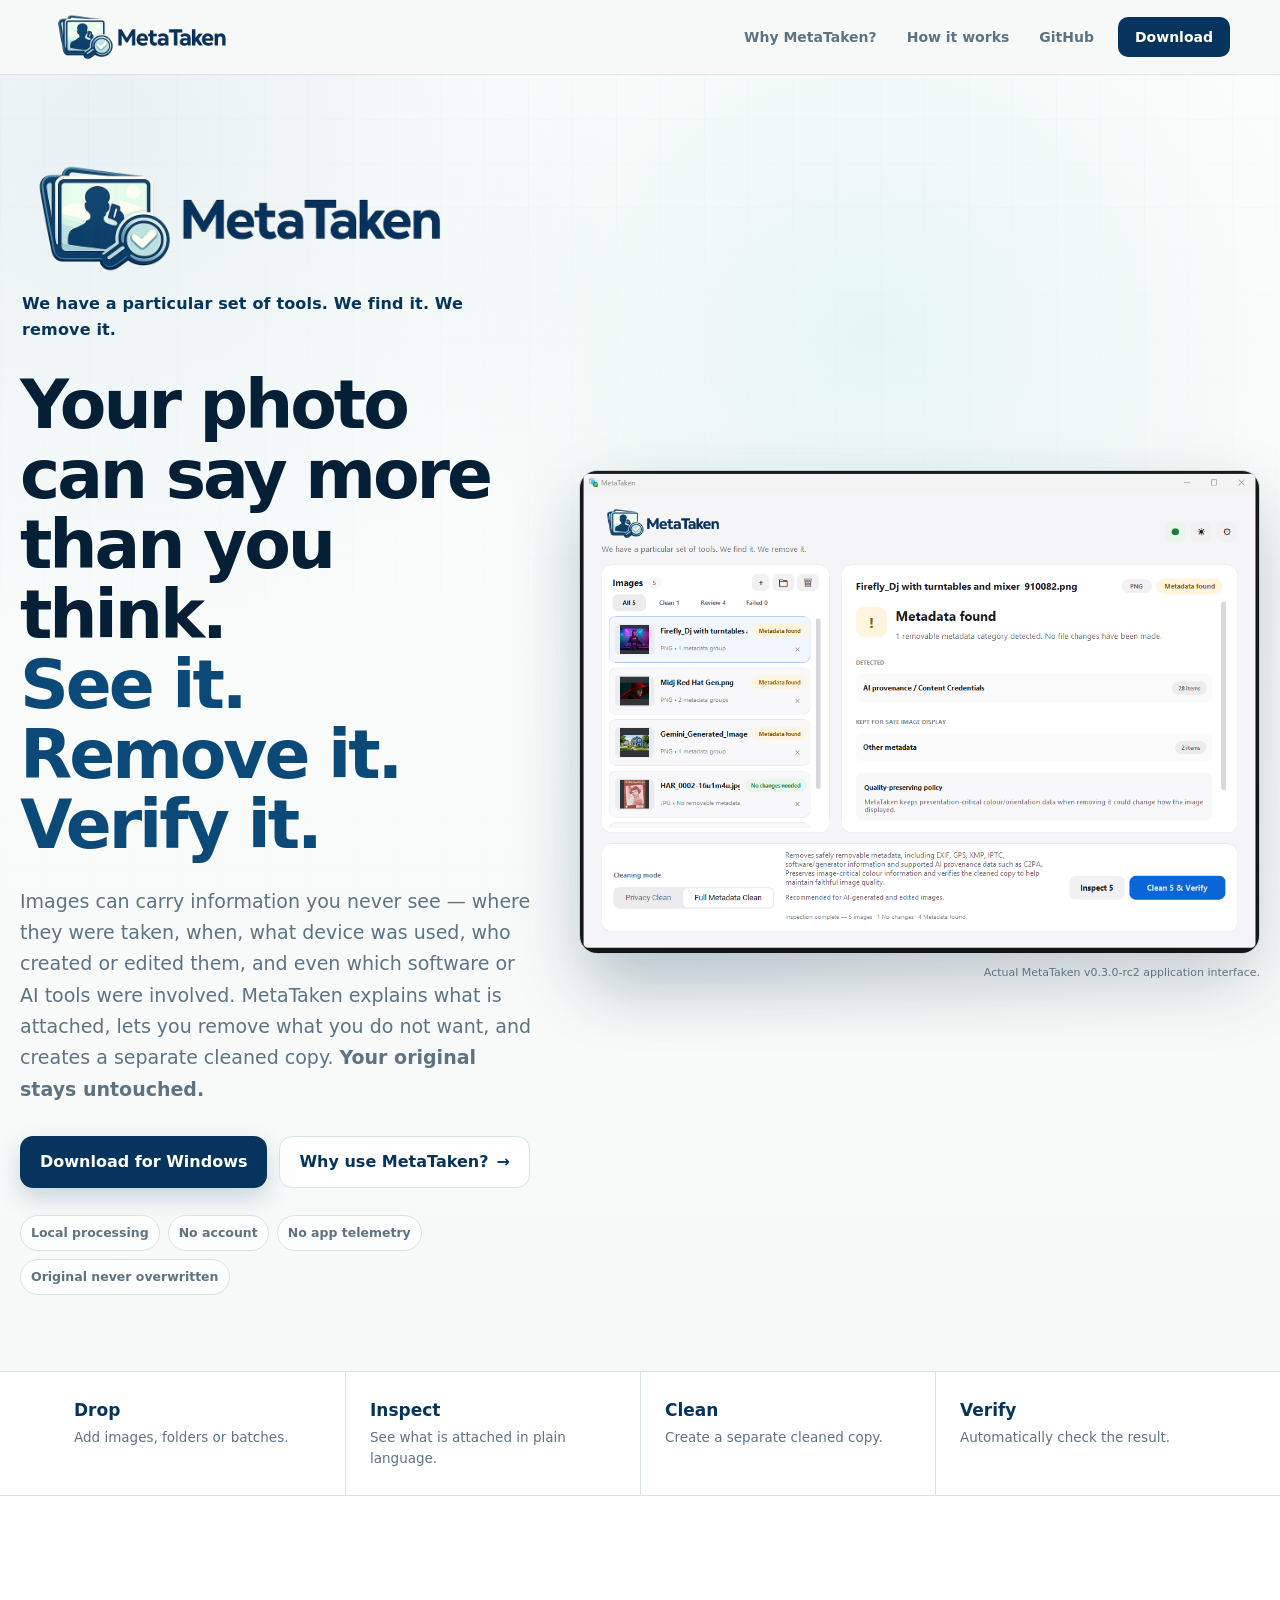
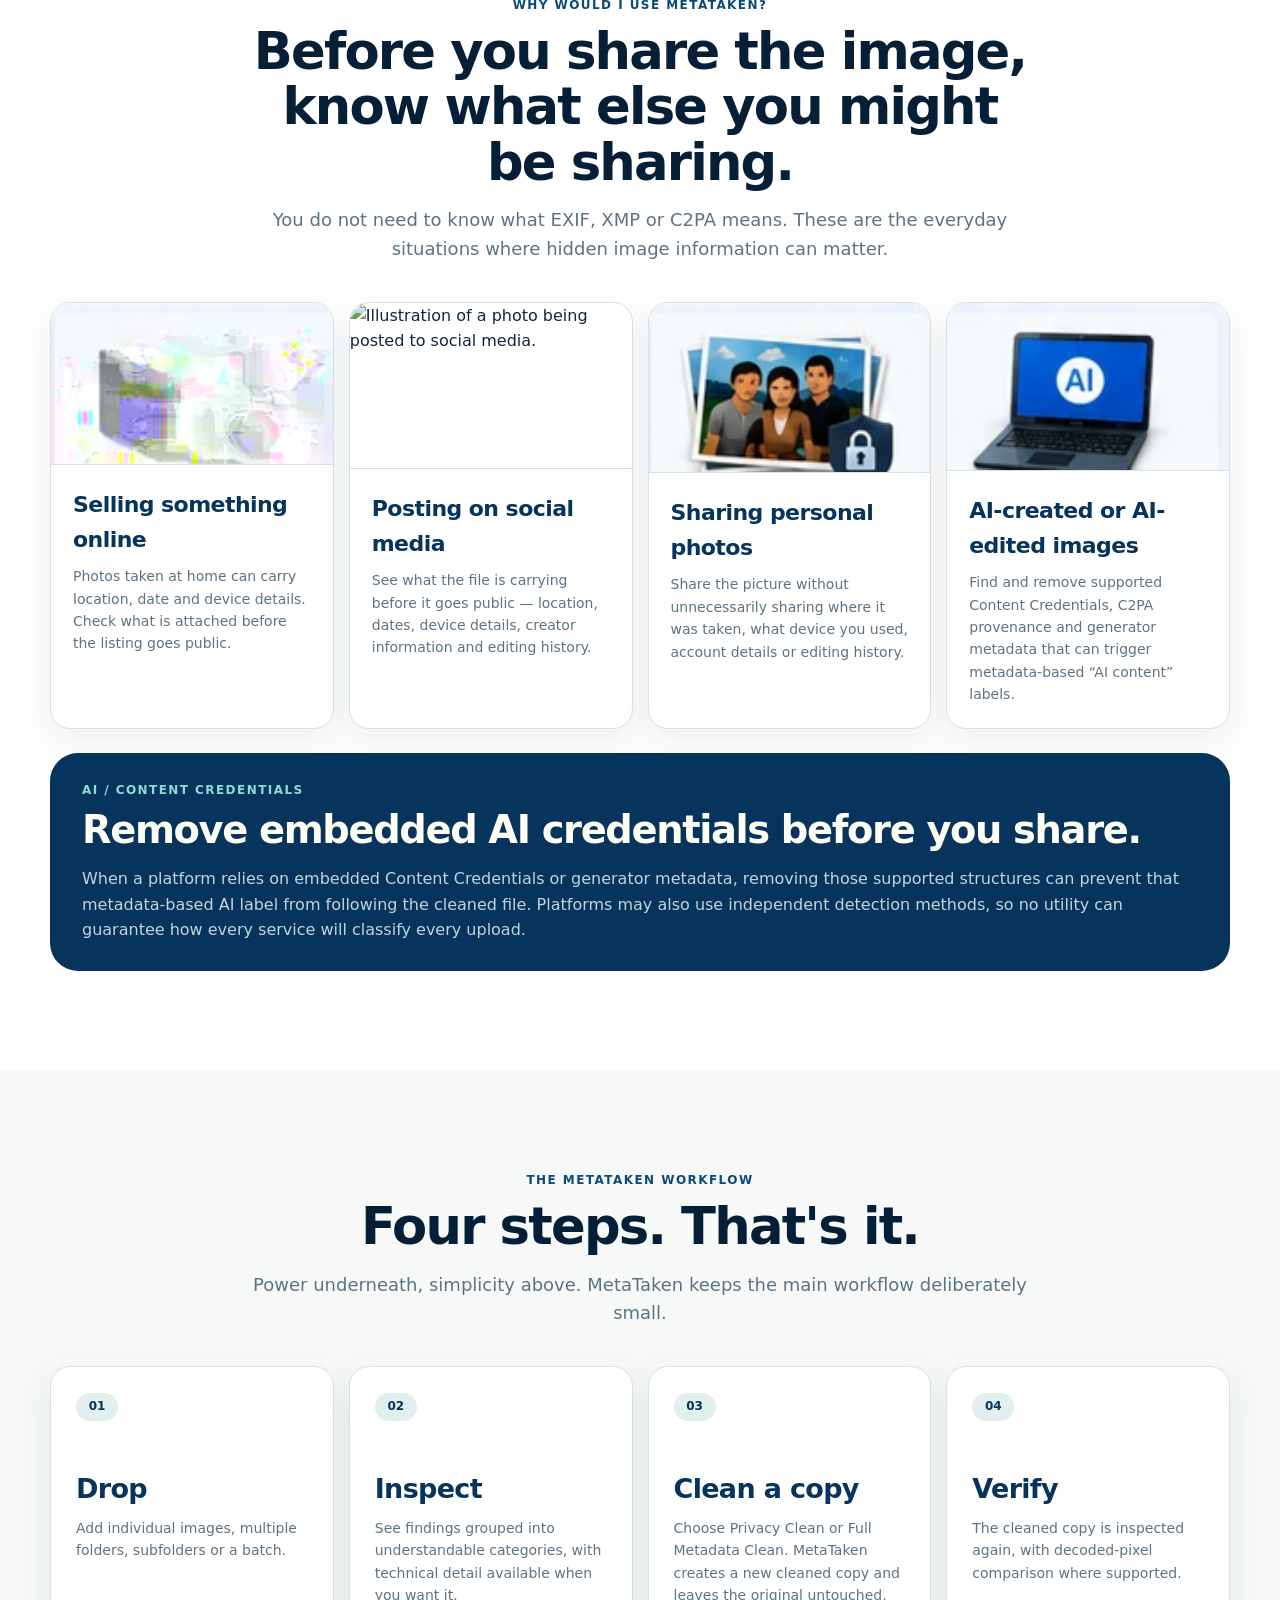
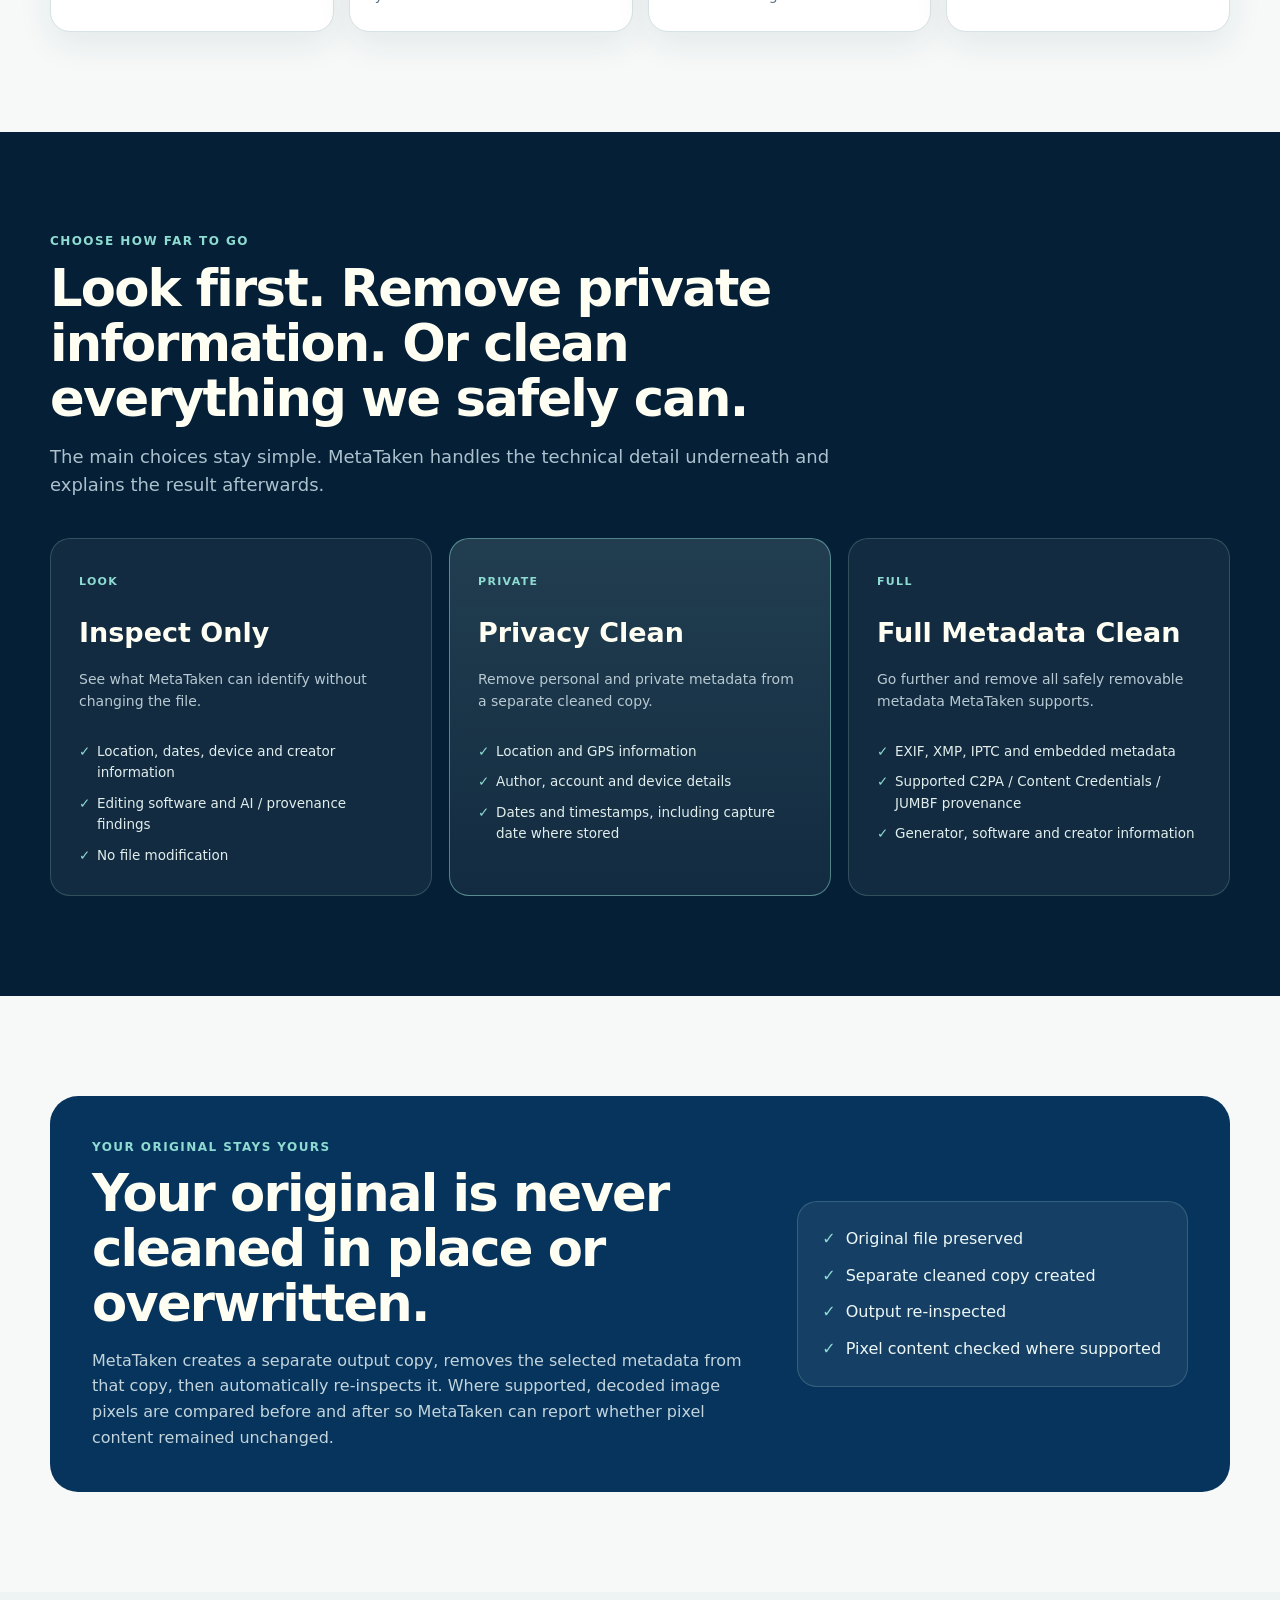
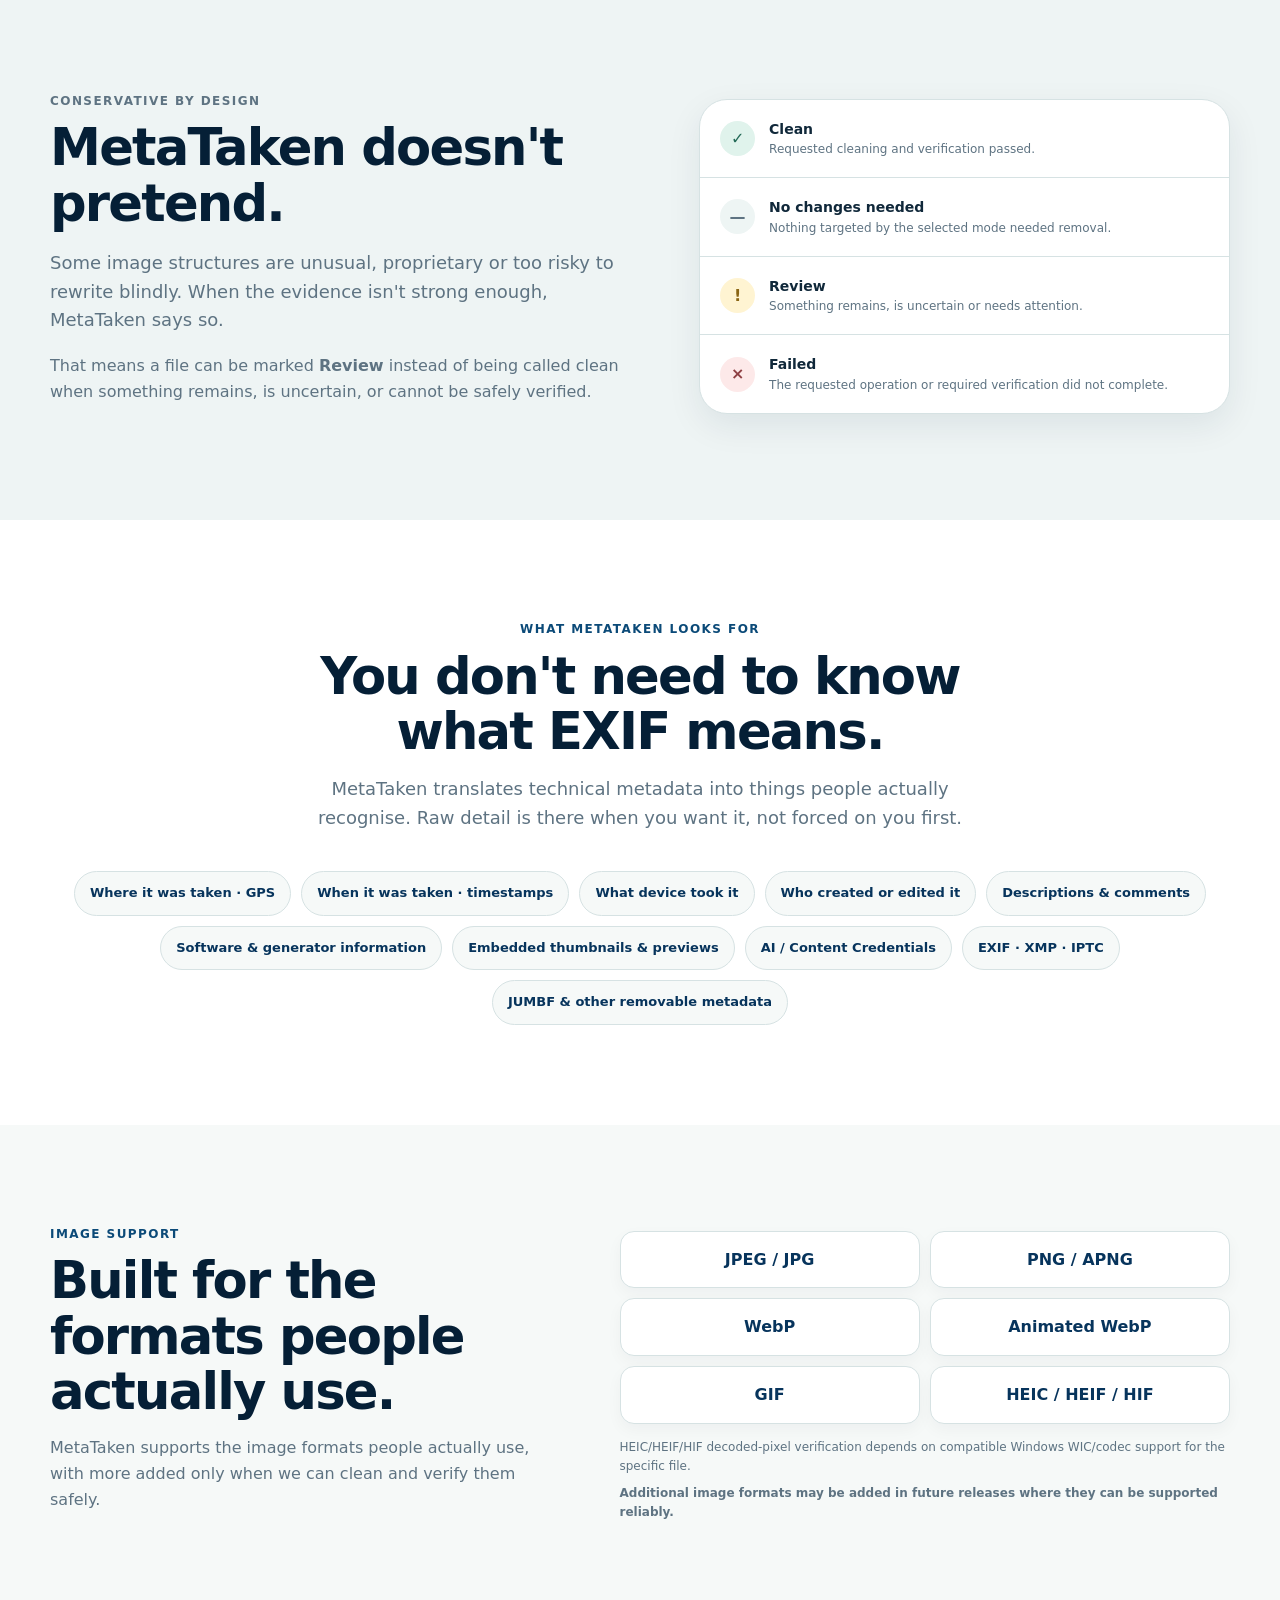
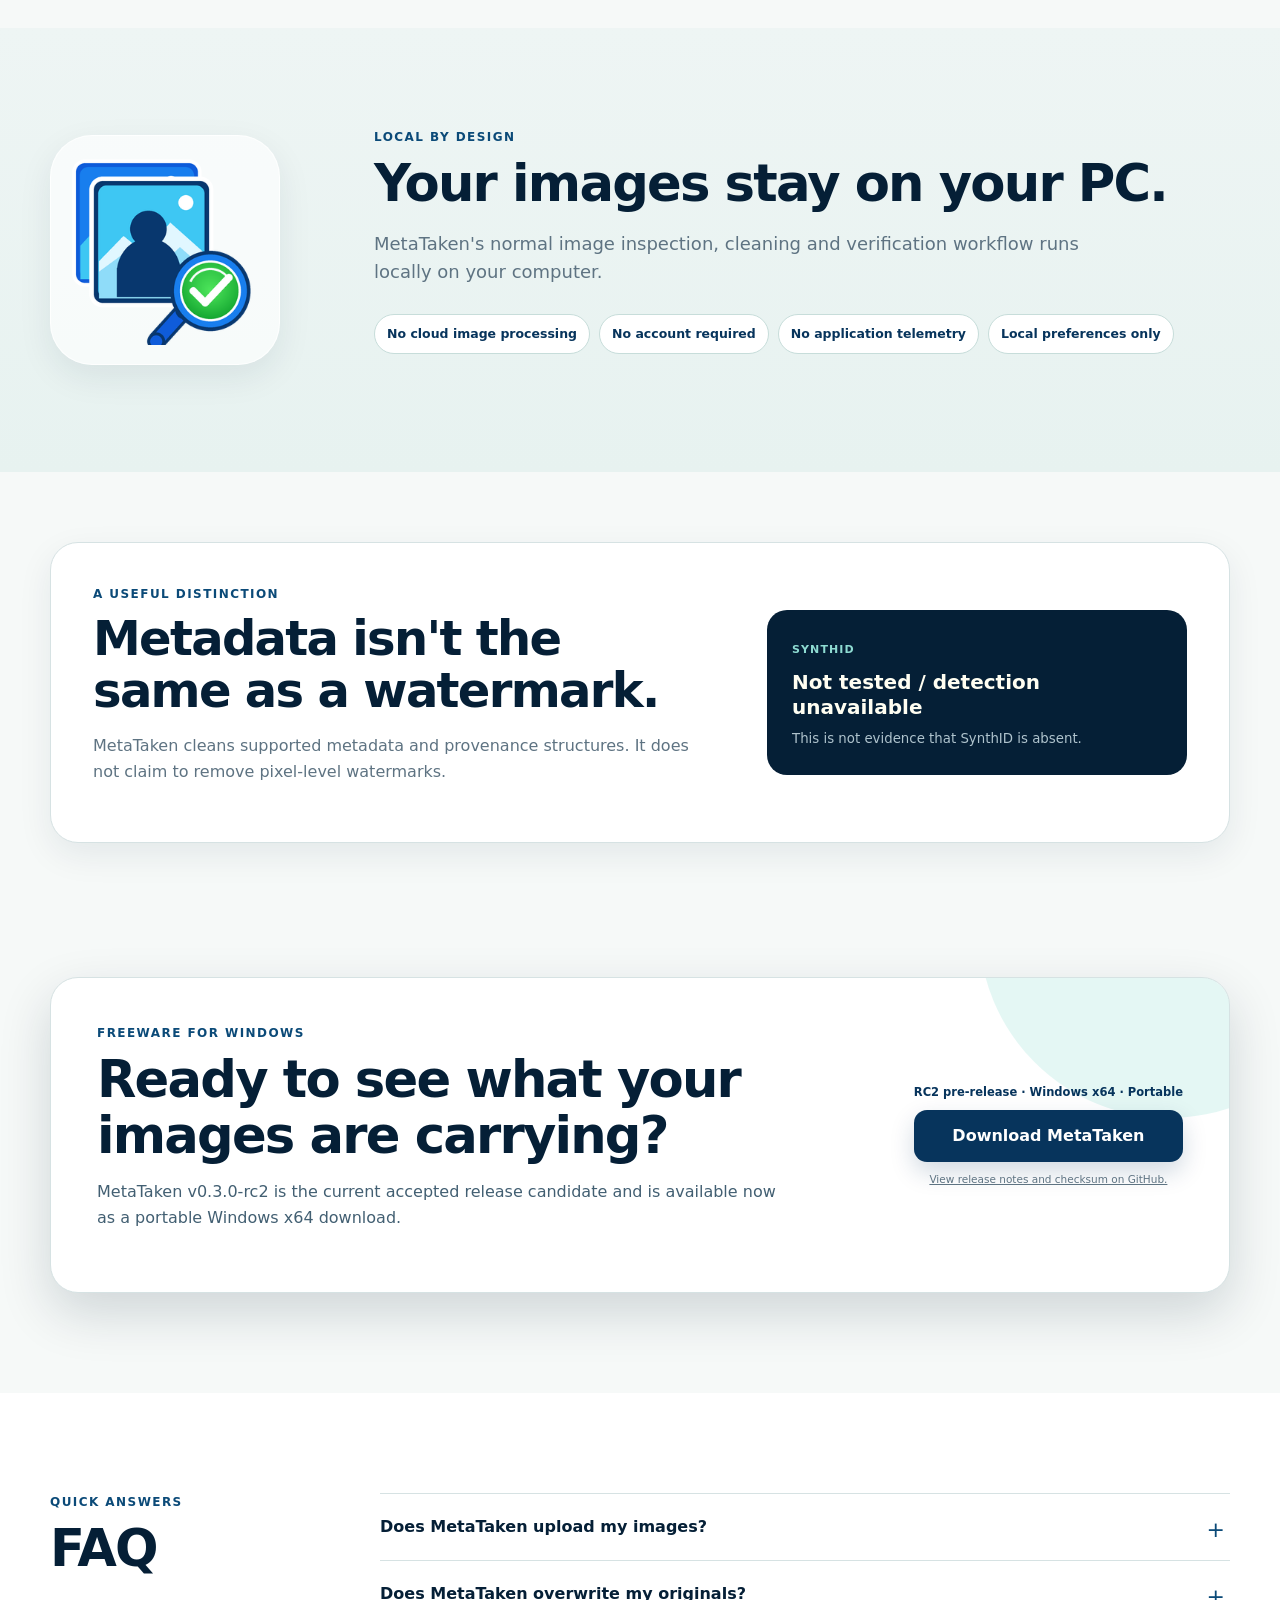
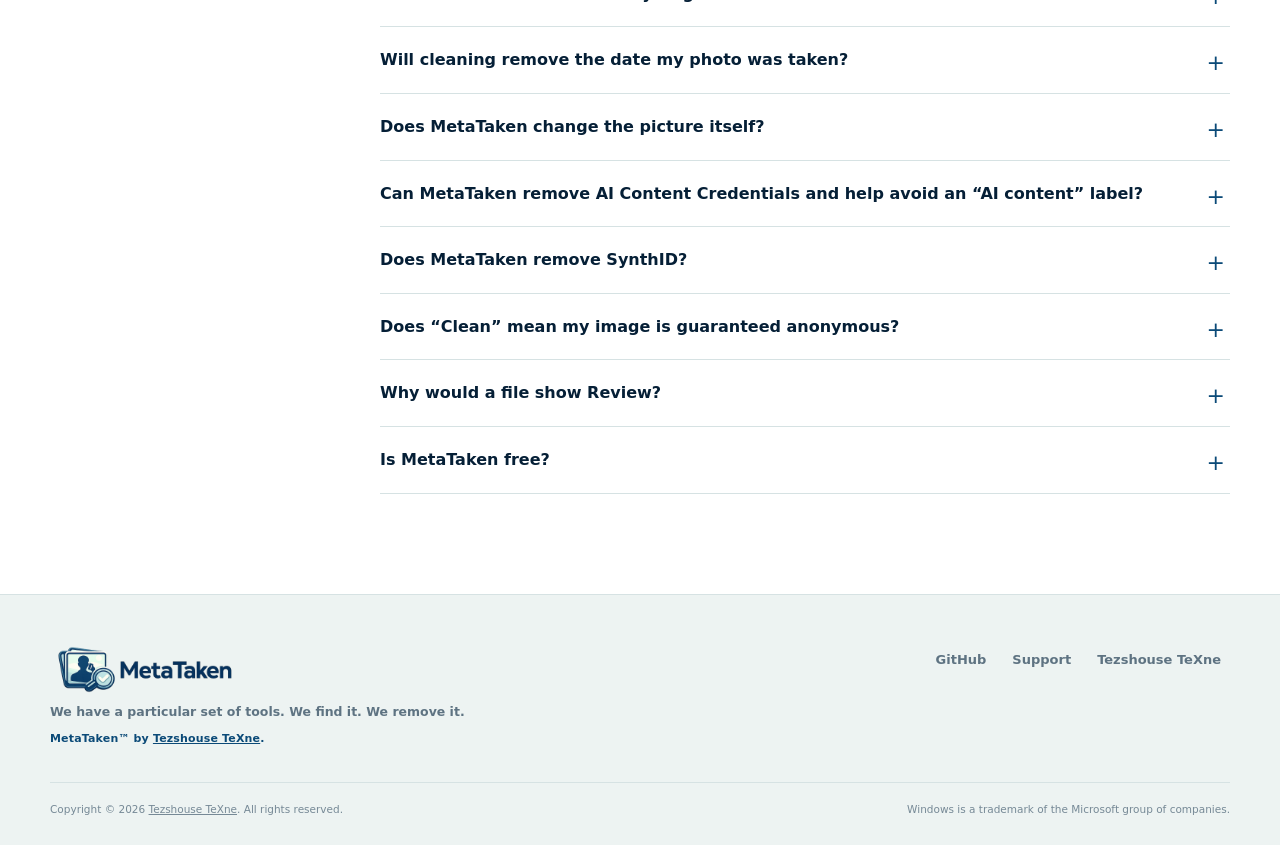
==== index.html @ fc0f4730 "Improve homepage messaging and real-world examples" ====
<!doctype html>
<html lang="en-AU">
<head>
  <meta charset="utf-8">
  <meta name="viewport" content="width=device-width, initial-scale=1">
  <meta name="color-scheme" content="light dark">
  <meta name="theme-color" media="(prefers-color-scheme: light)" content="#f7faf9">
  <meta name="theme-color" media="(prefers-color-scheme: dark)" content="#071827">
  <meta name="description" content="MetaTaken is a free local Windows utility that shows you what information is attached to an image, removes supported metadata from a separate cleaned copy, and verifies the result.">
  <meta name="robots" content="index,follow,max-image-preview:large">
  <meta name="application-name" content="MetaTaken">
  <meta name="author" content="Tezshouse TeXne">
  <title>MetaTaken™ — Image Metadata Cleaner &amp; Inspector for Windows</title>

  <link rel="canonical" href="https://metataken.com/">
  <link rel="icon" type="image/png" href="assets/metataken-icon.png">
  <link rel="apple-touch-icon" href="assets/metataken-icon.png">

  <meta property="og:type" content="website">
  <meta property="og:site_name" content="MetaTaken">
  <meta property="og:locale" content="en_AU">
  <meta property="og:url" content="https://metataken.com/">
  <meta property="og:title" content="MetaTaken™ — Image Metadata Cleaner for Windows">
  <meta property="og:description" content="Before you share an image, see what else you might be sharing. Inspect, clean and verify metadata locally on Windows while keeping your original untouched.">
  <meta property="og:image" content="https://metataken.com/assets/metataken-app-light.png">
  <meta property="og:image:width" content="1140">
  <meta property="og:image:height" content="810">
  <meta property="og:image:alt" content="MetaTaken for Windows showing image inspection results and metadata cleaning controls.">

  <meta name="twitter:card" content="summary_large_image">
  <meta name="twitter:title" content="MetaTaken™ — Image Metadata Cleaner for Windows">
  <meta name="twitter:description" content="Before you share an image, see what else you might be sharing. MetaTaken explains hidden metadata, creates a separate cleaned copy and verifies the result.">
  <meta name="twitter:image" content="https://metataken.com/assets/metataken-app-light.png">
  <meta name="twitter:image:alt" content="MetaTaken for Windows showing image inspection results and metadata cleaning controls.">

  <script type="application/ld+json">
  {
    "@context": "https://schema.org",
    "@graph": [
      {
        "@type": "WebSite",
        "@id": "https://metataken.com/#website",
        "url": "https://metataken.com/",
        "name": "MetaTaken",
        "alternateName": "MetaTaken Image Metadata Cleaner",
        "publisher": {
          "@type": "Organization",
          "name": "Tezshouse TeXne",
          "url": "https://tezshousetexne.com/",
          "sameAs": "https://github.com/Tezshouse-TeXne"
        }
      },
      {
        "@type": "SoftwareApplication",
        "@id": "https://metataken.com/#software",
        "name": "MetaTaken",
        "url": "https://metataken.com/",
        "sameAs": "https://github.com/Tezshouse-TeXne/MetaTaken",
        "downloadUrl": "https://github.com/Tezshouse-TeXne/MetaTaken/releases/download/v0.3.0-rc2/MetaTaken-v0.3.0-rc2-portable.zip",
        "softwareVersion": "0.3.0-rc2",
        "operatingSystem": "Windows x64",
        "applicationCategory": "UtilitiesApplication",
        "description": "A local Windows utility that inspects image metadata, removes supported metadata from a separate cleaned copy and verifies the result without intentionally altering image pixels.",
        "image": "https://metataken.com/assets/metataken-icon.png",
        "screenshot": "https://metataken.com/assets/metataken-app-light.png",
        "isAccessibleForFree": true,
        "offers": {
          "@type": "Offer",
          "price": 0,
          "priceCurrency": "AUD"
        },
        "publisher": {
          "@type": "Organization",
          "name": "Tezshouse TeXne",
          "url": "https://tezshousetexne.com/",
          "sameAs": "https://github.com/Tezshouse-TeXne"
        }
      }
    ]
  }
  </script>

  <link rel="stylesheet" href="styles.css">
</head>
<body>
  <a class="skip-link" href="#main">Skip to content</a>

  <header class="site-header">
    <div class="shell header-inner">
      <a class="brand" href="#top" aria-label="MetaTaken home">
        <picture>
          <source media="(prefers-color-scheme: dark)" srcset="assets/metataken-wordmark-dark.png">
          <img src="assets/metataken-wordmark-light.png" alt="MetaTaken" width="1000" height="280">
        </picture>
      </a>
      <nav class="nav" aria-label="Main navigation">
        <a href="#why">Why MetaTaken?</a>
        <a href="#how-it-works">How it works</a>
        <a class="github-link" href="https://github.com/Tezshouse-TeXne/MetaTaken/releases/tag/v0.3.0-rc2">GitHub</a>
        <a class="nav-cta" href="https://github.com/Tezshouse-TeXne/MetaTaken/releases/download/v0.3.0-rc2/MetaTaken-v0.3.0-rc2-portable.zip">Download</a>
      </nav>
    </div>
  </header>

  <main id="main">
    <section class="hero" id="top">
      <div class="shell hero-grid">
        <div class="hero-copy">
          <div class="hero-brand-lockup">
            <picture>
              <source media="(prefers-color-scheme: dark)" srcset="assets/metataken-wordmark-dark.png">
              <img class="hero-logo" src="assets/metataken-wordmark-light.png" alt="MetaTaken" width="1000" height="280">
            </picture>
            <p class="tagline">We have a particular set of tools. We find it. We remove it.</p>
          </div>

          <h1>Your photo can say more than you think.<br><span>See it. Remove it. Verify it.</span></h1>
          <p class="hero-intro">Images can carry information you never see — where they were taken, when, what device was used, who created or edited them, and even which software or AI tools were involved. MetaTaken explains what is attached, lets you remove what you do not want, and creates a separate cleaned copy. <strong>Your original stays untouched.</strong></p>

          <div class="hero-actions">
            <a class="button button-primary" href="https://github.com/Tezshouse-TeXne/MetaTaken/releases/download/v0.3.0-rc2/MetaTaken-v0.3.0-rc2-portable.zip">Download for Windows</a>
            <a class="button button-secondary" href="#why">Why use MetaTaken? <span aria-hidden="true">→</span></a>
          </div>

          <div class="trust-row" aria-label="MetaTaken privacy and workflow highlights">
            <span>Local processing</span>
            <span>No account</span>
            <span>No app telemetry</span>
            <span>Original never overwritten</span>
          </div>
        </div>

        <figure class="app-screenshot">
          <picture>
            <source media="(prefers-color-scheme: dark)" srcset="assets/metataken-app-dark.png">
            <img src="assets/metataken-app-light.png" alt="MetaTaken application showing image inspection results and Full Metadata Clean controls." width="1140" height="810" fetchpriority="high" decoding="async">
          </picture>
          <figcaption>Actual MetaTaken v0.3.0-rc2 application interface.</figcaption>
        </figure>
      </div>
    </section>

    <section class="quick-proof" aria-label="Core product principles">
      <div class="shell proof-grid">
        <div><strong>Drop</strong><span>Add images, folders or batches.</span></div>
        <div><strong>Inspect</strong><span>See what is attached in plain language.</span></div>
        <div><strong>Clean</strong><span>Create a separate cleaned copy.</span></div>
        <div><strong>Verify</strong><span>Automatically check the result.</span></div>
      </div>
    </section>

    <section class="section metadata-section" id="why">
      <div class="shell">
        <div class="section-heading centered">
          <p class="eyebrow">Why would I use MetaTaken?</p>
          <h2>Before you share the image, know what else you might be sharing.</h2>
          <p>You do not need to know what EXIF, XMP or C2PA means. These are the everyday situations where hidden image information can matter.</p>
        </div>

        <div class="steps">
          <article class="step-card" style="padding:0; overflow:hidden; min-height:0;">
            <img src="[data-uri]" alt="Illustration of an online-sale product photo with a location marker." width="165" height="95" loading="lazy" decoding="async" style="width:100%; height:auto; aspect-ratio:165/95; object-fit:cover; border-bottom:1px solid var(--line);">
            <div style="padding:22px;">
              <h3 style="margin:0 0 8px; font-size:22px;">Selling something online</h3>
              <p>Photos taken at home can carry location, date and device details. Check what is attached before the listing goes public.</p>
            </div>
          </article>
          <article class="step-card" style="padding:0; overflow:hidden; min-height:0;">
            <img src="[data-uri]" alt="Illustration of a photo being posted to social media." width="161" height="95" loading="lazy" decoding="async" style="width:100%; height:auto; aspect-ratio:161/95; object-fit:cover; border-bottom:1px solid var(--line);">
            <div style="padding:22px;">
              <h3 style="margin:0 0 8px; font-size:22px;">Posting on social media</h3>
              <p>See what the file is carrying before it goes public — location, dates, device details, creator information and editing history.</p>
            </div>
          </article>
          <article class="step-card" style="padding:0; overflow:hidden; min-height:0;">
            <img src="[data-uri]" alt="Illustration representing personal and family photo sharing." width="157" height="95" loading="lazy" decoding="async" style="width:100%; height:auto; aspect-ratio:157/95; object-fit:cover; border-bottom:1px solid var(--line);">
            <div style="padding:22px;">
              <h3 style="margin:0 0 8px; font-size:22px;">Sharing personal photos</h3>
              <p>Share the picture without unnecessarily sharing where it was taken, what device you used, account details or editing history.</p>
            </div>
          </article>
          <article class="step-card" style="padding:0; overflow:hidden; min-height:0;">
            <img src="[data-uri]" alt="Illustration of an AI-created image on a computer." width="159" height="95" loading="lazy" decoding="async" style="width:100%; height:auto; aspect-ratio:159/95; object-fit:cover; border-bottom:1px solid var(--line);">
            <div style="padding:22px;">
              <h3 style="margin:0 0 8px; font-size:22px;">AI-created or AI-edited images</h3>
              <p>Find and remove supported Content Credentials, C2PA provenance and generator metadata that can trigger metadata-based “AI content” labels.</p>
            </div>
          </article>
        </div>

        <div class="verification-card" style="margin-top:24px; padding:28px 32px;">
          <div class="verification-copy">
            <p class="eyebrow">AI / Content Credentials</p>
            <h2 style="font-size:clamp(28px, 3vw, 40px);">Remove embedded AI credentials before you share.</h2>
            <p>When a platform relies on embedded Content Credentials or generator metadata, removing those supported structures can prevent that metadata-based AI label from following the cleaned file. Platforms may also use independent detection methods, so no utility can guarantee how every service will classify every upload.</p>
          </div>
        </div>
      </div>
    </section>

    <section class="section" id="how-it-works">
      <div class="shell">
        <div class="section-heading centered">
          <p class="eyebrow">The MetaTaken workflow</p>
          <h2>Four steps. That's it.</h2>
          <p>Power underneath, simplicity above. MetaTaken keeps the main workflow deliberately small.</p>
        </div>

        <div class="steps">
          <article class="step-card">
            <span class="step-number">01</span>
            <h3>Drop</h3>
            <p>Add individual images, multiple folders, subfolders or a batch.</p>
          </article>
          <article class="step-card">
            <span class="step-number">02</span>
            <h3>Inspect</h3>
            <p>See findings grouped into understandable categories, with technical detail available when you want it.</p>
          </article>
          <article class="step-card">
            <span class="step-number">03</span>
            <h3>Clean a copy</h3>
            <p>Choose Privacy Clean or Full Metadata Clean. MetaTaken creates a new cleaned copy and leaves the original untouched.</p>
          </article>
          <article class="step-card">
            <span class="step-number">04</span>
            <h3>Verify</h3>
            <p>The cleaned copy is inspected again, with decoded-pixel comparison where supported.</p>
          </article>
        </div>
      </div>
    </section>

    <section class="section modes-section">
      <div class="shell">
        <div class="section-heading">
          <p class="eyebrow">Choose how far to go</p>
          <h2>Look first. Remove private information. Or clean everything we safely can.</h2>
          <p>The main choices stay simple. MetaTaken handles the technical detail underneath and explains the result afterwards.</p>
        </div>

        <div class="mode-cards">
          <article class="mode-card">
            <span class="mode-kicker">LOOK</span>
            <h3>Inspect Only</h3>
            <p>See what MetaTaken can identify without changing the file.</p>
            <ul>
              <li>Location, dates, device and creator information</li>
              <li>Editing software and AI / provenance findings</li>
              <li>No file modification</li>
            </ul>
          </article>
          <article class="mode-card featured">
            <span class="mode-kicker">PRIVATE</span>
            <h3>Privacy Clean</h3>
            <p>Remove personal and private metadata from a separate cleaned copy.</p>
            <ul>
              <li>Location and GPS information</li>
              <li>Author, account and device details</li>
              <li>Dates and timestamps, including capture date where stored</li>
            </ul>
          </article>
          <article class="mode-card">
            <span class="mode-kicker">FULL</span>
            <h3>Full Metadata Clean</h3>
            <p>Go further and remove all safely removable metadata MetaTaken supports.</p>
            <ul>
              <li>EXIF, XMP, IPTC and embedded metadata</li>
              <li>Supported C2PA / Content Credentials / JUMBF provenance</li>
              <li>Generator, software and creator information</li>
            </ul>
          </article>
        </div>
      </div>
    </section>

    <section class="section verification-section">
      <div class="shell">
        <div class="verification-card verification-card-wide">
          <div class="verification-copy">
            <p class="eyebrow">Your original stays yours</p>
            <h2>Your original is never cleaned in place or overwritten.</h2>
            <p>MetaTaken creates a separate output copy, removes the selected metadata from that copy, then automatically re-inspects it. Where supported, decoded image pixels are compared before and after so MetaTaken can report whether pixel content remained unchanged.</p>
          </div>
          <div class="verify-points" aria-label="Cleaning and verification guarantees">
            <span><b>✓</b> Original file preserved</span>
            <span><b>✓</b> Separate cleaned copy created</span>
            <span><b>✓</b> Output re-inspected</span>
            <span><b>✓</b> Pixel content checked where supported</span>
          </div>
        </div>
      </div>
    </section>

    <section class="section honesty-section">
      <div class="shell honesty-grid">
        <div>
          <p class="eyebrow">Conservative by design</p>
          <h2>MetaTaken doesn't pretend.</h2>
          <p class="lead">Some image structures are unusual, proprietary or too risky to rewrite blindly. When the evidence isn't strong enough, MetaTaken says so.</p>
          <p>That means a file can be marked <strong>Review</strong> instead of being called clean when something remains, is uncertain, or cannot be safely verified.</p>
        </div>
        <div class="status-board">
          <div class="status-line status-clean"><span>✓</span><div><strong>Clean</strong><small>Requested cleaning and verification passed.</small></div></div>
          <div class="status-line status-none"><span>—</span><div><strong>No changes needed</strong><small>Nothing targeted by the selected mode needed removal.</small></div></div>
          <div class="status-line status-review-line"><span>!</span><div><strong>Review</strong><small>Something remains, is uncertain or needs attention.</small></div></div>
          <div class="status-line status-failed"><span>×</span><div><strong>Failed</strong><small>The requested operation or required verification did not complete.</small></div></div>
        </div>
      </div>
    </section>

    <section class="section metadata-section">
      <div class="shell">
        <div class="section-heading centered narrow">
          <p class="eyebrow">What MetaTaken looks for</p>
          <h2>You don't need to know what EXIF means.</h2>
          <p>MetaTaken translates technical metadata into things people actually recognise. Raw detail is there when you want it, not forced on you first.</p>
        </div>
        <div class="chip-grid" aria-label="Metadata categories">
          <span>Where it was taken · GPS</span>
          <span>When it was taken · timestamps</span>
          <span>What device took it</span>
          <span>Who created or edited it</span>
          <span>Descriptions & comments</span>
          <span>Software & generator information</span>
          <span>Embedded thumbnails & previews</span>
          <span>AI / Content Credentials</span>
          <span>EXIF · XMP · IPTC</span>
          <span>JUMBF & other removable metadata</span>
        </div>
      </div>
    </section>

    <section class="section formats-section">
      <div class="shell formats-grid">
        <div>
          <p class="eyebrow">Image support</p>
          <h2>Built for the formats people actually use.</h2>
          <p>MetaTaken supports the image formats people actually use, with more added only when we can clean and verify them safely.</p>
        </div>
        <div>
          <div class="format-chips">
            <span>JPEG / JPG</span>
            <span>PNG / APNG</span>
            <span>WebP</span>
            <span>Animated WebP</span>
            <span>GIF</span>
            <span>HEIC / HEIF / HIF</span>
          </div>
          <p class="format-note">HEIC/HEIF/HIF decoded-pixel verification depends on compatible Windows WIC/codec support for the specific file.</p>
          <p class="format-note format-note-future">Additional image formats may be added in future releases where they can be supported reliably.</p>
        </div>
      </div>
    </section>

    <section class="section privacy-section" id="privacy">
      <div class="shell privacy-grid">
        <div class="privacy-icon" aria-hidden="true">
          <img src="assets/metataken-icon.png" alt="" width="256" height="256" loading="lazy" decoding="async">
        </div>
        <div>
          <p class="eyebrow">Local by design</p>
          <h2>Your images stay on your PC.</h2>
          <p class="lead">MetaTaken's normal image inspection, cleaning and verification workflow runs locally on your computer.</p>
          <div class="privacy-points">
            <span>No cloud image processing</span>
            <span>No account required</span>
            <span>No application telemetry</span>
            <span>Local preferences only</span>
          </div>
        </div>
      </div>
    </section>

    <section class="section watermark-section">
      <div class="shell watermark-card">
        <div>
          <p class="eyebrow">A useful distinction</p>
          <h2>Metadata isn't the same as a watermark.</h2>
          <p>MetaTaken cleans supported metadata and provenance structures. It does not claim to remove pixel-level watermarks.</p>
        </div>
        <div class="synthid-card">
          <span>SynthID</span>
          <strong>Not tested / detection unavailable</strong>
          <small>This is not evidence that SynthID is absent.</small>
        </div>
      </div>
    </section>

    <section class="section download-section" id="download">
      <div class="shell download-card">
        <div>
          <p class="eyebrow">Freeware for Windows</p>
          <h2>Ready to see what your images are carrying?</h2>
          <p>MetaTaken v0.3.0-rc2 is the current accepted release candidate and is available now as a portable Windows x64 download.</p>
        </div>
        <div class="download-actions">
          <span class="release-badge">RC2 pre-release · Windows x64 · Portable</span>
          <a class="button button-primary" href="https://github.com/Tezshouse-TeXne/MetaTaken/releases/download/v0.3.0-rc2/MetaTaken-v0.3.0-rc2-portable.zip">Download MetaTaken</a>
          <small><a href="https://github.com/Tezshouse-TeXne/MetaTaken/releases/tag/v0.3.0-rc2">View release notes and checksum on GitHub.</a></small>
        </div>
      </div>
    </section>

    <section class="section faq-section">
      <div class="shell faq-grid">
        <div class="section-heading">
          <p class="eyebrow">Quick answers</p>
          <h2>FAQ</h2>
        </div>
        <div class="faq-list">
          <details>
            <summary>Does MetaTaken upload my images?</summary>
            <p>No. The desktop image-processing workflow is designed to inspect, clean and verify supported images locally on your computer, with no cloud image-processing path.</p>
          </details>
          <details>
            <summary>Does MetaTaken overwrite my originals?</summary>
            <p>No. MetaTaken never cleans an image in place or overwrites your original. Cleaning creates a separate output copy, and an existing cleaned output is not silently overwritten.</p>
          </details>
          <details>
            <summary>Will cleaning remove the date my photo was taken?</summary>
            <p>It can. Privacy Clean targets timestamps, and Full Metadata Clean removes supported metadata more broadly. That can include the photo's capture date where it is stored as removable metadata. Your original is never overwritten, so the original file keeps its original metadata.</p>
          </details>
          <details>
            <summary>Does MetaTaken change the picture itself?</summary>
            <p>MetaTaken changes metadata structures in the cleaned copy, but it does not intentionally alter image pixels. After cleaning, decoded pixel content is compared where supported and the result is reported rather than assumed.</p>
          </details>
          <details>
            <summary>Can MetaTaken remove AI Content Credentials and help avoid an “AI content” label?</summary>
            <p>Yes, Full Metadata Clean targets supported C2PA / Content Credentials / JUMBF provenance and generator metadata. When a platform applies a label from those embedded credentials, removing them can prevent that metadata-based label from following the cleaned file. Platforms may also use independent detection methods, so MetaTaken cannot guarantee how every service will classify every upload.</p>
          </details>
          <details>
            <summary>Does MetaTaken remove SynthID?</summary>
            <p>No claim is made about removing pixel-level watermarking such as SynthID. Current SynthID status is: Not tested / detection unavailable.</p>
          </details>
          <details>
            <summary>Does “Clean” mean my image is guaranteed anonymous?</summary>
            <p>No. MetaTaken reports what it can detect, remove and verify. It deliberately uses Review, Failed, Unsupported or uncertain outcomes when stronger claims are not justified.</p>
          </details>
          <details>
            <summary>Why would a file show Review?</summary>
            <p>Review means something remains, is uncertain, is structurally protected, or could not be safely handled or verified. MetaTaken prefers that over a false Clean result.</p>
          </details>
          <details>
            <summary>Is MetaTaken free?</summary>
            <p>Yes. MetaTaken for Windows is proprietary freeware: free to download and use.</p>
          </details>
        </div>
      </div>
    </section>
  </main>

  <footer class="site-footer">
    <div class="shell footer-main">
      <div class="footer-brand">
        <picture>
          <source media="(prefers-color-scheme: dark)" srcset="assets/metataken-wordmark-dark.png">
          <img src="assets/metataken-wordmark-light.png" alt="MetaTaken" width="1000" height="280" loading="lazy" decoding="async">
        </picture>
        <p>We have a particular set of tools. We find it. We remove it.</p>
        <p class="footer-parent-brand">MetaTaken™ by <a href="https://tezshousetexne.com/">Tezshouse TeXne</a>.</p>
      </div>
      <div class="footer-links">
        <a href="https://github.com/Tezshouse-TeXne/MetaTaken/releases/tag/v0.3.0-rc2">GitHub</a>
        <a href="mailto:support@metataken.com">Support</a>
        <a href="https://tezshousetexne.com/">Tezshouse TeXne</a>
      </div>
    </div>
    <div class="shell footer-legal">
      <p>Copyright © 2026 <a href="https://tezshousetexne.com/">Tezshouse TeXne</a>. All rights reserved.</p>
      <p>Windows is a trademark of the Microsoft group of companies.</p>
    </div>
    <span id="github" class="anchor-target" aria-hidden="true"></span>
  </footer>
</body>
</html>
---- styles.css ----
:root {
  --bg: #f6f9f8;
  --surface: #ffffff;
  --surface-soft: #eef5f4;
  --surface-strong: #e1efed;
  --navy: #07345c;
  --navy-deep: #051f36;
  --navy-mid: #0b4a78;
  --mint: #c9f0e9;
  --mint-strong: #8edbd2;
  --cream: #fffef2;
  --text: #10283a;
  --muted: #5e7382;
  --line: #d6e2e3;
  --success: #236a57;
  --success-soft: #e0f3ec;
  --warning: #8a6515;
  --warning-soft: #fff4d2;
  --danger: #8e3f43;
  --danger-soft: #fde9e9;
  --shadow: 0 28px 70px rgba(8, 38, 60, 0.12);
  --shadow-soft: 0 12px 34px rgba(8, 38, 60, 0.08);
  --radius-xl: 28px;
  --radius-lg: 20px;
  --radius-md: 14px;
  --shell: 1180px;
}

* { box-sizing: border-box; }
html { scroll-behavior: smooth; }
body {
  margin: 0;
  background: var(--bg);
  color: var(--text);
  font-family: Inter, ui-sans-serif, system-ui, -apple-system, BlinkMacSystemFont, "Segoe UI", sans-serif;
  font-size: 16px;
  line-height: 1.6;
  -webkit-font-smoothing: antialiased;
}
img { max-width: 100%; display: block; }
a { color: inherit; }
button, input, summary { font: inherit; }

.skip-link {
  position: fixed;
  left: 16px;
  top: -80px;
  z-index: 100;
  background: var(--navy);
  color: white;
  padding: 10px 14px;
  border-radius: 10px;
  text-decoration: none;
}
.skip-link:focus { top: 16px; }

.shell {
  width: min(calc(100% - 40px), var(--shell));
  margin: 0 auto;
}

.site-header {
  position: sticky;
  top: 0;
  z-index: 50;
  border-bottom: 1px solid rgba(214, 226, 227, 0.82);
  background: color-mix(in srgb, var(--bg) 88%, transparent);
  backdrop-filter: blur(18px);
}
.header-inner {
  min-height: 74px;
  display: flex;
  align-items: center;
  justify-content: space-between;
  gap: 28px;
}
.brand { display: inline-flex; align-items: center; flex: 0 0 auto; }
.brand img { width: 184px; height: auto; }
.nav { display: flex; align-items: center; gap: 6px; }
.nav a {
  padding: 9px 12px;
  border-radius: 10px;
  text-decoration: none;
  color: var(--muted);
  font-weight: 650;
  font-size: 14px;
}
.nav a:hover { color: var(--navy); background: var(--surface-soft); }
.nav .nav-cta {
  margin-left: 6px;
  color: var(--cream);
  background: var(--navy);
  padding-inline: 17px;
}
.nav .nav-cta:hover { color: white; background: var(--navy-mid); }
.hero {
  position: relative;
  overflow: hidden;
  padding: 82px 0 76px;
  background:
    radial-gradient(circle at 68% 20%, rgba(142, 219, 210, .18), transparent 34%),
    radial-gradient(circle at 8% 4%, rgba(71, 139, 178, .10), transparent 31%),
    linear-gradient(180deg, #fbfdfc 0%, var(--bg) 100%);
}
.hero::after {
  content: "";
  position: absolute;
  inset: 0;
  pointer-events: none;
  background-image:
    linear-gradient(rgba(7, 52, 92, .027) 1px, transparent 1px),
    linear-gradient(90deg, rgba(7, 52, 92, .027) 1px, transparent 1px);
  background-size: 44px 44px;
  mask-image: linear-gradient(to bottom, rgba(0,0,0,.42), transparent 82%);
}
.hero .shell { width: min(calc(100% - 40px), 1320px); }
.hero-grid {
  position: relative;
  z-index: 2;
  display: grid;
  grid-template-columns: minmax(0, .86fr) minmax(0, 1.14fr);
  gap: 46px;
  align-items: center;
}
.hero-brand-lockup { margin-bottom: 28px; }
.hero-logo { width: min(440px, 90%); height: auto; margin-bottom: 11px; }
.tagline {
  margin: 0 0 0 2px;
  font-weight: 700;
  color: var(--navy);
  letter-spacing: .01em;
}
.hero h1 {
  margin: 0;
  max-width: 760px;
  color: var(--navy-deep);
  font-size: clamp(46px, 5.3vw, 74px);
  line-height: 1.03;
  letter-spacing: -.045em;
  font-weight: 830;
}
.hero h1 span { color: var(--navy-mid); }
.hero-intro {
  margin: 26px 0 0;
  max-width: 690px;
  color: var(--muted);
  font-size: 19px;
  line-height: 1.65;
}
.hero-actions { display: flex; flex-wrap: wrap; gap: 12px; margin-top: 31px; }
.button {
  min-height: 48px;
  display: inline-flex;
  align-items: center;
  justify-content: center;
  gap: 8px;
  padding: 12px 19px;
  border: 1px solid transparent;
  border-radius: 13px;
  font-weight: 750;
  text-decoration: none;
  transition: transform .18s ease, box-shadow .18s ease, background .18s ease;
}
.button:hover { transform: translateY(-1px); }
.button-primary { background: var(--navy); color: white; box-shadow: 0 10px 25px rgba(7, 52, 92, .18); }
.button-primary:hover { background: var(--navy-mid); box-shadow: 0 14px 32px rgba(7, 52, 92, .23); }
.button-secondary { border-color: var(--line); background: rgba(255,255,255,.78); color: var(--navy); }
.button-secondary:hover { border-color: #b9ced0; background: var(--surface); }
.trust-row {
  margin-top: 27px;
  display: flex;
  flex-wrap: wrap;
  gap: 8px;
}
.trust-row span {
  color: var(--muted);
  background: rgba(255,255,255,.72);
  border: 1px solid var(--line);
  border-radius: 999px;
  padding: 7px 10px;
  font-size: 12.5px;
  font-weight: 700;
}

.app-screenshot {
  position: relative;
  margin: 0;
  min-width: 0;
}
.app-screenshot::before {
  content: "";
  position: absolute;
  inset: 7% 2% -2%;
  z-index: -1;
  border-radius: 34px;
  background: linear-gradient(145deg, rgba(142,219,210,.45), rgba(7,52,92,.14) 58%, transparent);
  filter: blur(30px);
  opacity: .72;
}
.app-screenshot picture { display: block; }
.app-screenshot img {
  width: 100%;
  height: auto;
  border: 1px solid rgba(122, 153, 166, .38);
  border-radius: 18px;
  box-shadow: 0 30px 70px rgba(8, 38, 60, .18);
}
.app-screenshot figcaption {
  margin-top: 10px;
  color: var(--muted);
  font-size: 11px;
  text-align: right;
}

.quick-proof { border-block: 1px solid var(--line); background: var(--surface); }
.proof-grid { display: grid; grid-template-columns: repeat(4, 1fr); }
.proof-grid div { position: relative; padding: 25px 24px; }
.proof-grid div + div { border-left: 1px solid var(--line); }
.proof-grid strong { display: block; color: var(--navy); font-size: 17px; }
.proof-grid span { display: block; margin-top: 3px; color: var(--muted); font-size: 13.5px; }

.section { padding: 100px 0; }
.section-heading { max-width: 780px; margin-bottom: 38px; }
.section-heading.centered { text-align: center; margin-inline: auto; }
.section-heading.narrow { max-width: 700px; }
.eyebrow { margin: 0 0 9px; color: var(--navy-mid); font-size: 12px; font-weight: 850; text-transform: uppercase; letter-spacing: .12em; }
h2 { margin: 0; color: var(--navy-deep); font-size: clamp(36px, 4vw, 54px); line-height: 1.08; letter-spacing: -.035em; }
.section-heading > p:last-child, .lead { color: var(--muted); font-size: 18px; }
.section-heading > p:last-child { margin: 16px 0 0; }

.steps { display: grid; grid-template-columns: repeat(4, 1fr); gap: 15px; }
.step-card { min-height: 250px; padding: 25px; border: 1px solid var(--line); border-radius: var(--radius-lg); background: var(--surface); box-shadow: var(--shadow-soft); }
.step-number { display: inline-flex; align-items: center; justify-content: center; min-width: 42px; height: 28px; border-radius: 999px; background: var(--surface-strong); color: var(--navy); font-weight: 850; font-size: 12px; }
.step-card h3 { margin: 46px 0 7px; color: var(--navy); font-size: 27px; letter-spacing: -.025em; }
.step-card p { margin: 0; color: var(--muted); font-size: 14px; }

.modes-section { background: var(--navy-deep); color: #eaf6f3; }
.modes-section .eyebrow { color: var(--mint-strong); }
.modes-section h2 { color: var(--cream); }
.modes-section .section-heading > p:last-child { color: #adc1cd; }
.mode-cards { display: grid; grid-template-columns: repeat(3, 1fr); gap: 17px; }
.mode-card { position: relative; min-height: 330px; padding: 28px; border: 1px solid rgba(201, 240, 233, .18); border-radius: var(--radius-lg); background: rgba(255,255,255,.055); }
.mode-card.featured { background: linear-gradient(180deg, rgba(201,240,233,.15), rgba(255,255,255,.055)); border-color: rgba(142,219,210,.5); }
.mode-kicker { color: var(--mint-strong); font-size: 11px; font-weight: 850; letter-spacing: .12em; }
.mode-card h3 { margin: 18px 0 8px; color: var(--cream); font-size: 27px; }
.mode-card p { color: #b7c9d2; font-size: 14px; }
.mode-card ul { margin: 28px 0 0; padding: 0; list-style: none; display: grid; gap: 9px; }
.mode-card li { position: relative; padding-left: 18px; color: #e1eeec; font-size: 13.5px; }
.mode-card li::before { content: "✓"; position: absolute; left: 0; color: var(--mint-strong); font-weight: 850; }

.honesty-section { background: #eef4f4; }
.honesty-grid { display: grid; grid-template-columns: 1fr .92fr; gap: 72px; align-items: center; }
.honesty-grid h2 { margin-bottom: 18px; }
.honesty-grid p { color: var(--muted); }
.status-board { overflow: hidden; border: 1px solid var(--line); border-radius: var(--radius-xl); background: var(--surface); box-shadow: var(--shadow-soft); }
.status-line { display: flex; align-items: center; gap: 14px; padding: 18px 20px; }
.status-line + .status-line { border-top: 1px solid var(--line); }
.status-line > span { width: 35px; height: 35px; display: grid; place-items: center; border-radius: 50%; font-weight: 900; }
.status-line div { display: flex; flex-direction: column; }
.status-line strong { font-size: 14px; }
.status-line small { color: var(--muted); font-size: 12px; }
.status-clean > span { background: var(--success-soft); color: var(--success); }
.status-none > span { background: var(--surface-soft); color: var(--muted); }
.status-review-line > span { background: var(--warning-soft); color: var(--warning); }
.status-failed > span { background: var(--danger-soft); color: var(--danger); }

.verification-card { padding: 42px; border-radius: var(--radius-xl); background: var(--navy); color: white; }
.verification-card-wide { display: grid; grid-template-columns: minmax(0, 1.25fr) minmax(300px, .75fr); gap: 54px; align-items: center; }
.verification-card .eyebrow { color: var(--mint-strong); }
.verification-card h2 { color: var(--cream); }
.verification-copy > p:not(.eyebrow) { margin-bottom: 0; color: #c2d4dc; }
.verify-points { margin: 0; display: grid; gap: 11px; padding: 24px; border: 1px solid rgba(201,240,233,.18); border-radius: var(--radius-lg); background: rgba(255,255,255,.06); }
.verify-points span { display: flex; gap: 10px; align-items: center; color: #edf7f5; }
.verify-points b { color: var(--mint-strong); }

.metadata-section { background: var(--surface); }
.chip-grid { display: flex; flex-wrap: wrap; justify-content: center; gap: 10px; }
.chip-grid span { padding: 11px 15px; border: 1px solid var(--line); border-radius: 999px; background: var(--bg); color: var(--navy); font-weight: 700; font-size: 13px; }

.formats-grid { display: grid; grid-template-columns: .9fr 1.1fr; gap: 70px; align-items: center; }
.formats-grid h2 { margin-top: 6px; }
.formats-grid > div:first-child > p:last-child { color: var(--muted); }
.format-chips { display: grid; grid-template-columns: repeat(2, 1fr); gap: 10px; }
.format-chips span { padding: 15px 17px; border: 1px solid var(--line); border-radius: 14px; background: var(--surface); color: var(--navy); font-weight: 800; text-align: center; box-shadow: 0 6px 16px rgba(8,38,60,.04); }
.format-note { margin: 14px 0 0; color: var(--muted); font-size: 12px; }
.format-note-future { margin-top: 8px; font-weight: 650; }

.privacy-section { background: linear-gradient(180deg, var(--surface-soft), #e7f2f0); }
.privacy-grid { display: grid; grid-template-columns: 260px 1fr; gap: 64px; align-items: center; }
.privacy-icon { width: 230px; height: 230px; display: grid; place-items: center; overflow: hidden; border-radius: 42px; background: rgba(255,255,255,.65); border: 1px solid rgba(255,255,255,.8); box-shadow: var(--shadow-soft); }
.privacy-icon img { width: 190px; height: auto; object-fit: contain; }
.privacy-grid h2 { margin-bottom: 17px; }
.privacy-grid .lead { max-width: 750px; }
.privacy-points { display: flex; flex-wrap: wrap; gap: 9px; margin: 27px 0 18px; }
.privacy-points span { padding: 9px 12px; border-radius: 999px; background: var(--surface); border: 1px solid #c7ddda; color: var(--navy); font-weight: 750; font-size: 12.5px; }
.privacy-note { max-width: 780px; color: var(--muted); font-size: 12.5px; }

.watermark-section { padding-top: 70px; }
.watermark-card { display: grid; grid-template-columns: 1fr 420px; gap: 55px; align-items: center; padding: 42px; border: 1px solid var(--line); border-radius: var(--radius-xl); background: var(--surface); box-shadow: var(--shadow-soft); }
.watermark-card h2 { font-size: clamp(34px, 3.8vw, 48px); }
.watermark-card p:not(.eyebrow) { color: var(--muted); }
.synthid-card { padding: 25px; border-radius: var(--radius-lg); background: var(--navy-deep); color: white; }
.synthid-card span { color: var(--mint-strong); font-size: 11px; font-weight: 850; text-transform: uppercase; letter-spacing: .1em; }
.synthid-card strong { display: block; margin: 9px 0 5px; color: var(--cream); font-size: 20px; line-height: 1.25; }
.synthid-card small { color: #afc3cd; }

.download-section { padding-top: 34px; }
.download-card { position: relative; overflow: hidden; display: grid; grid-template-columns: 1fr auto; gap: 40px; align-items: center; padding: 46px; border: 1px solid #d6e2e3; border-radius: var(--radius-xl); background: #ffffff; color: #10283a; box-shadow: 0 20px 52px rgba(4, 28, 47, .16); }
.download-card::before { content: ""; position: absolute; width: 380px; height: 380px; right: -130px; top: -240px; border-radius: 50%; background: rgba(142,219,210,.24); }
.download-card h2 { color: #051f36; }
.download-card p:not(.eyebrow) { max-width: 690px; color: #425f72; }
.download-card .eyebrow { color: #0b4a78; }
.download-actions { position: relative; min-width: 240px; display: flex; flex-direction: column; align-items: stretch; gap: 9px; text-align: center; }
.release-badge { color: #07345c; font-size: 11.5px; font-weight: 850; }
.download-actions small { color: #5e7382; font-size: 10.5px; }
.download-card .button-primary,
.download-card .button-primary:hover { background: #07345c; color: #ffffff; box-shadow: 0 10px 25px rgba(7, 52, 92, .18); }
.faq-section { background: var(--surface); }
.faq-grid { display: grid; grid-template-columns: 260px 1fr; gap: 70px; align-items: start; }
.faq-list { border-top: 1px solid var(--line); }
details { border-bottom: 1px solid var(--line); }
summary { position: relative; cursor: pointer; list-style: none; padding: 20px 42px 20px 0; color: var(--navy-deep); font-weight: 780; }
summary::-webkit-details-marker { display: none; }
summary::after { content: "+"; position: absolute; right: 5px; top: 18px; color: var(--navy-mid); font-size: 22px; font-weight: 500; }
details[open] summary::after { content: "–"; }
details p { margin: -3px 42px 20px 0; color: var(--muted); font-size: 14px; }

.site-footer { padding: 48px 0 26px; border-top: 1px solid var(--line); background: #edf3f2; }
.footer-main { display: flex; justify-content: space-between; gap: 42px; align-items: flex-start; }
.footer-brand img { width: 190px; height: auto; }
.footer-brand p { margin: 6px 0 0; color: var(--muted); font-size: 12.5px; font-weight: 650; }
.footer-brand .footer-parent-brand { margin-top: 8px; color: var(--navy-mid); font-size: 11px; font-weight: 750; letter-spacing: .015em; }
.footer-links { display: flex; flex-wrap: wrap; gap: 8px; }
.footer-links a { padding: 7px 9px; color: var(--muted); text-decoration: none; font-size: 13px; font-weight: 700; }
.footer-links a:hover { color: var(--navy); }
.footer-legal { margin-top: 35px; padding-top: 18px; border-top: 1px solid var(--line); display: flex; justify-content: space-between; gap: 24px; color: #768996; font-size: 10.5px; }
.footer-legal p { margin: 0; }
.anchor-target { display: block; height: 1px; }

@media (prefers-color-scheme: dark) {
  :root {
    --bg: #071827;
    --surface: #0b2234;
    --surface-soft: #0e293d;
    --surface-strong: #12364d;
    --navy: #dff7f0;
    --navy-deep: #fffef2;
    --navy-mid: #9de0d7;
    --text: #e9f2f3;
    --muted: #a7bac5;
    --line: #1f3d50;
    --success: #8ed9bf;
    --success-soft: #113c34;
    --warning: #f0ca6d;
    --warning-soft: #473815;
    --danger: #f0a5a8;
    --danger-soft: #4a252b;
    --shadow: 0 30px 80px rgba(0,0,0,.28);
    --shadow-soft: 0 12px 34px rgba(0,0,0,.20);
  }
  .site-header { background: color-mix(in srgb, #071827 88%, transparent); border-color: var(--line); }
  .nav a:hover { color: var(--cream); }
  .nav .nav-cta { color: #06253a; background: var(--mint-strong); }
  .nav .nav-cta:hover { color: #06253a; background: var(--mint); }
  .hero { background: radial-gradient(circle at 70% 20%, rgba(142,219,210,.12), transparent 33%), linear-gradient(180deg, #071827 0%, #081b2b 100%); }
  .hero::after { background-image: linear-gradient(rgba(201,240,233,.03) 1px, transparent 1px), linear-gradient(90deg, rgba(201,240,233,.03) 1px, transparent 1px); }
  .tagline { color: var(--mint); }
  .hero-intro { color: #afc3ce; }
  .button-primary { background: var(--mint-strong); color: #06253a; }
  .button-primary:hover { background: var(--mint); }
  .button-secondary { background: rgba(255,255,255,.035); border-color: var(--line); color: var(--cream); }
  .button-secondary:hover { background: rgba(255,255,255,.07); }
  .trust-row span { background: rgba(255,255,255,.035); border-color: var(--line); }
  .app-screenshot img { border-color: rgba(142,219,210,.20); box-shadow: 0 30px 76px rgba(0,0,0,.34); }
  .quick-proof { background: #091e2f; }
  .modes-section { background: #041421; }
  .honesty-section { background: #091e2f; }
  .verification-card { background: #0a3554; }
  .metadata-section { background: #081b2b; }
  .format-chips span { box-shadow: none; }
  .privacy-section { background: linear-gradient(180deg, #0b2435, #0b2937); }
  .privacy-icon { background: rgba(255,255,255,.035); border-color: #214356; }
  .chip-grid span { background: #0b2234; }
  .watermark-card { background: #0b2234; }
  .synthid-card { background: #041421; }
  .faq-section { background: #081b2b; }
  .site-footer { background: #061522; }
}

@media (max-width: 980px) {
  .nav a:not(.nav-cta) { display: none; }
  .hero { padding-top: 66px; }
  .hero-grid { grid-template-columns: 1fr; gap: 48px; }
  .app-screenshot { max-width: 820px; margin-inline: auto; }
  .proof-grid { grid-template-columns: repeat(2, 1fr); }
  .proof-grid div:nth-child(3) { border-left: 0; border-top: 1px solid var(--line); }
  .proof-grid div:nth-child(4) { border-top: 1px solid var(--line); }
  .steps { grid-template-columns: repeat(2, 1fr); }
  .mode-cards { grid-template-columns: 1fr; }
  .mode-card { min-height: 0; }
  .honesty-grid, .formats-grid { grid-template-columns: 1fr; gap: 36px; }
  .verification-card-wide { grid-template-columns: 1fr; gap: 30px; }
  .privacy-grid { grid-template-columns: 190px 1fr; gap: 38px; }
  .privacy-icon { width: 180px; height: 180px; border-radius: 32px; }
  .privacy-icon img { width: 150px; }
  .watermark-card { grid-template-columns: 1fr; }
  .download-card { grid-template-columns: 1fr; }
  .download-actions { align-items: flex-start; text-align: left; }
  .faq-grid { grid-template-columns: 1fr; gap: 14px; }
  .faq-grid .section-heading { margin-bottom: 10px; }
}

@media (max-width: 680px) {
  .shell { width: min(calc(100% - 28px), var(--shell)); }
  .hero .shell { width: min(calc(100% - 28px), 1320px); }
  .site-header { position: relative; }
  .header-inner { min-height: 68px; }
  .brand img { width: 158px; }
  .nav .nav-cta { padding: 8px 13px; font-size: 12px; }
  .hero { padding: 48px 0 50px; }
  .hero-logo { width: 325px; }
  .tagline { font-size: 13px; line-height: 1.45; }
  .hero h1 { margin-top: 28px; font-size: clamp(40px, 12vw, 58px); }
  .hero-intro { font-size: 16.5px; }
  .hero-actions { display: grid; grid-template-columns: 1fr; }
  .button { width: 100%; }
  .trust-row { gap: 6px; }
  .trust-row span { font-size: 11px; }
  .app-screenshot img { border-radius: 12px; }
  .app-screenshot figcaption { font-size: 10px; text-align: left; }
  .proof-grid { grid-template-columns: 1fr; }
  .proof-grid div + div { border-left: 0; border-top: 1px solid var(--line); }
  .section { padding: 72px 0; }
  .steps { grid-template-columns: 1fr; }
  .step-card { min-height: 210px; }
  .step-card h3 { margin-top: 34px; }
  .verification-card, .watermark-card, .download-card { padding: 28px; border-radius: 22px; }
  .format-chips { grid-template-columns: 1fr; }
  .privacy-grid { grid-template-columns: 1fr; gap: 28px; }
  .privacy-icon { width: 132px; height: 132px; margin-inline: auto; border-radius: 28px; }
  .privacy-icon img { width: 108px; height: 108px; object-fit: contain; position: static; transform: none; margin: 0; }
  .privacy-grid > div:last-child { min-width: 0; }
  .footer-main { flex-direction: column; }
  .footer-legal { flex-direction: column; gap: 6px; }
}

@media (prefers-reduced-motion: reduce) {
  html { scroll-behavior: auto; }
  *, *::before, *::after { transition-duration: .001ms !important; animation-duration: .001ms !important; animation-iteration-count: 1 !important; }
}
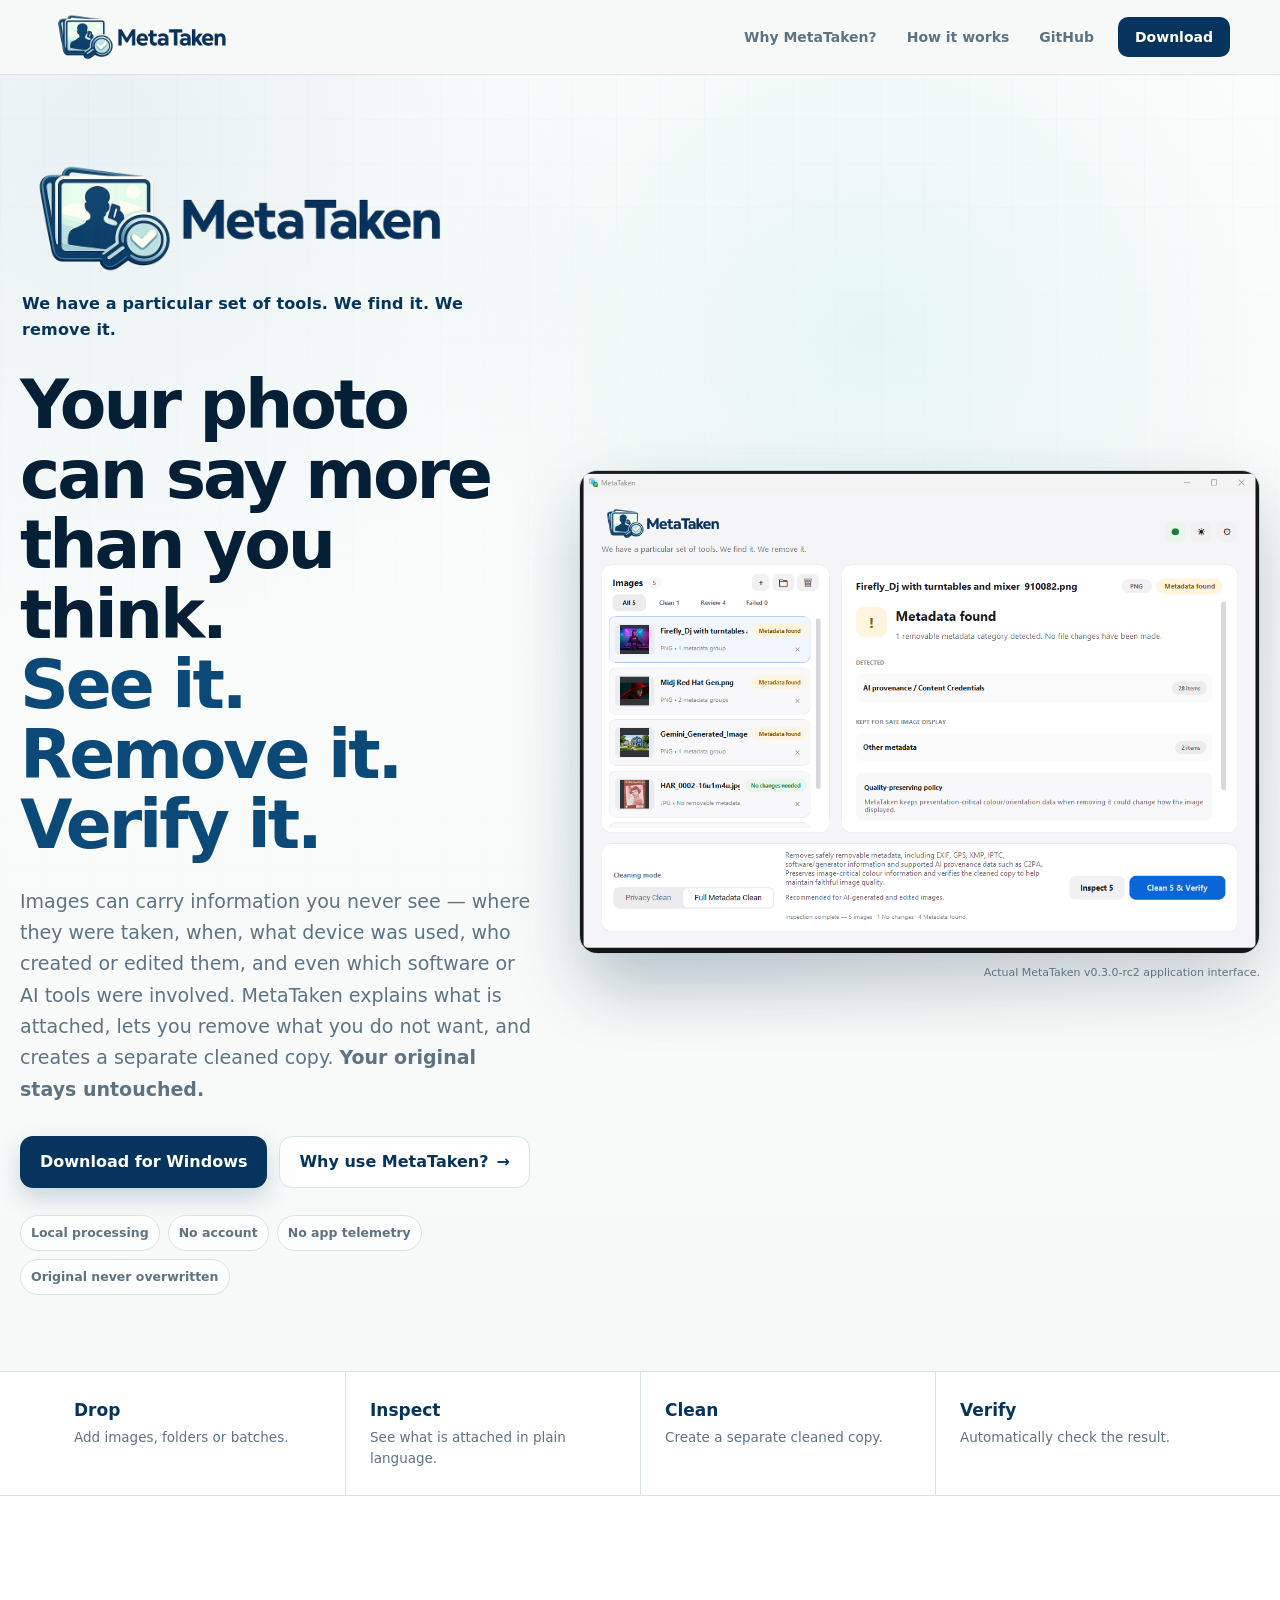
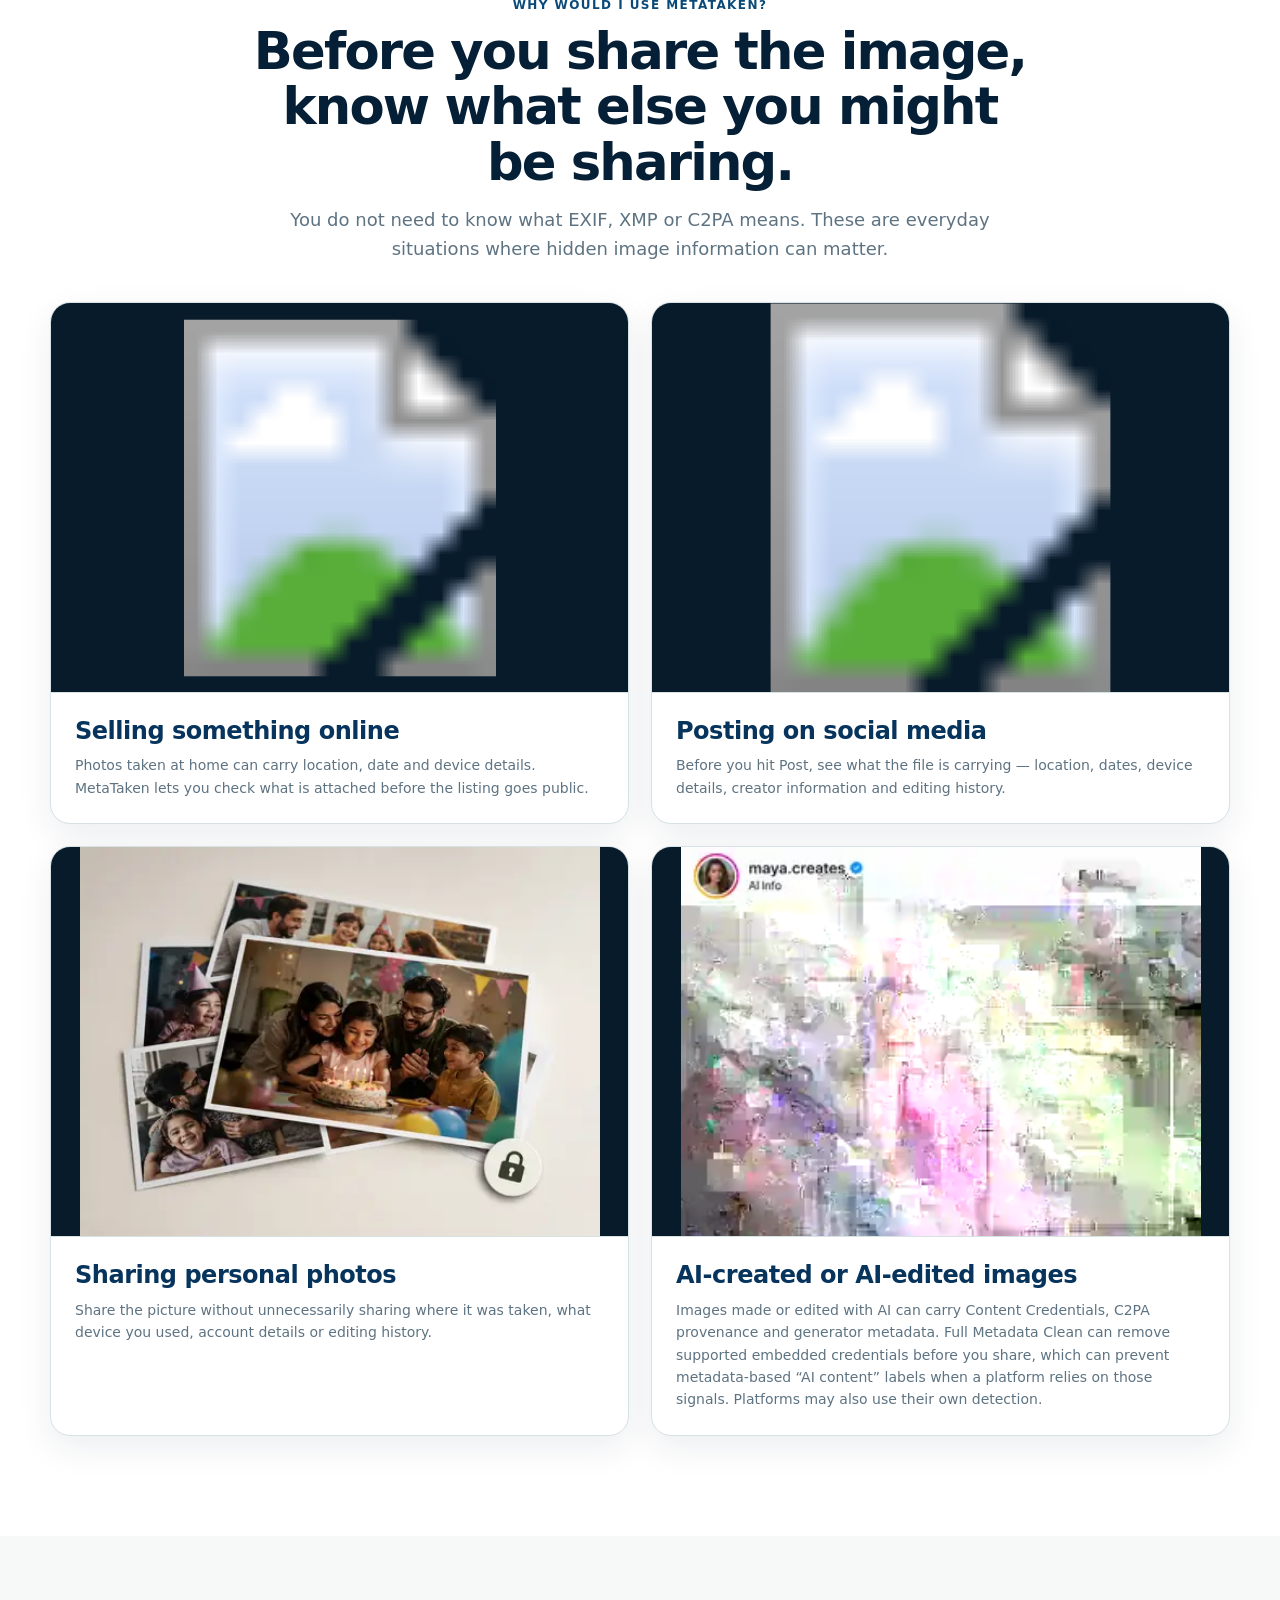
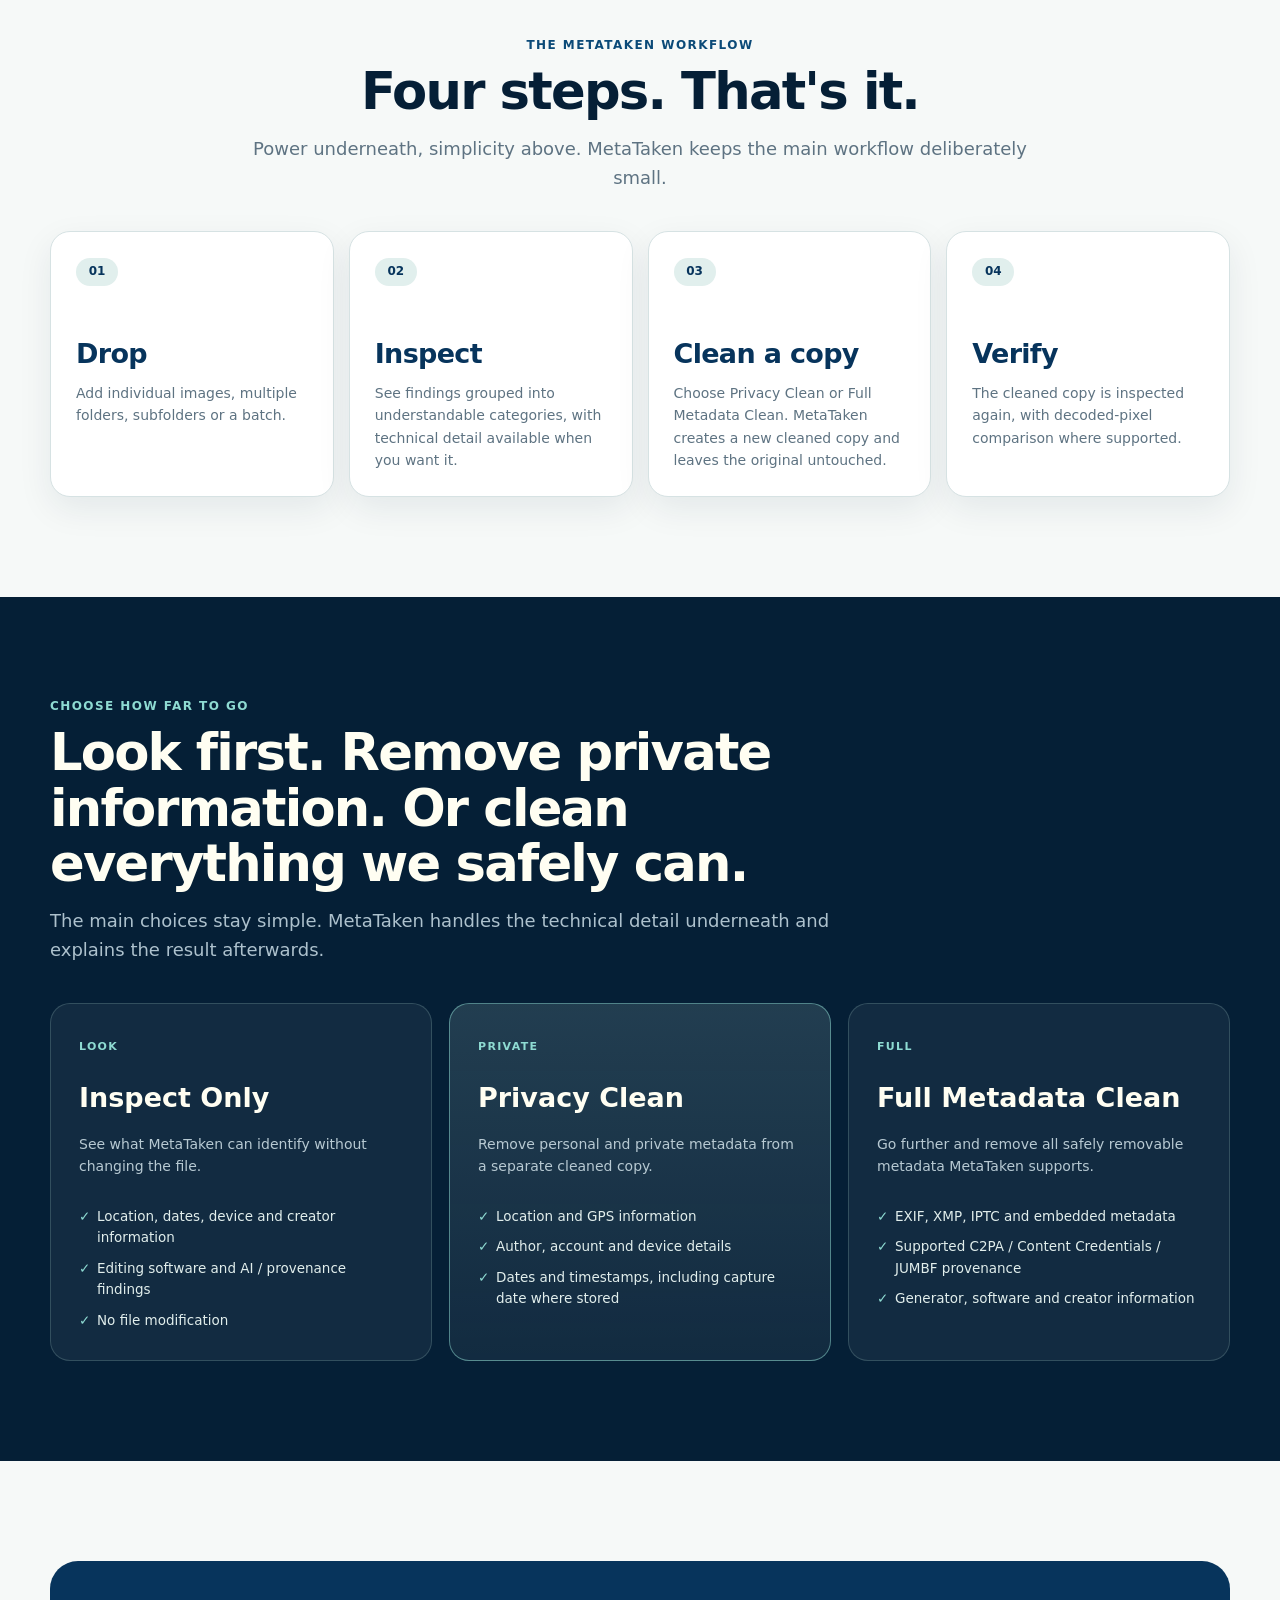
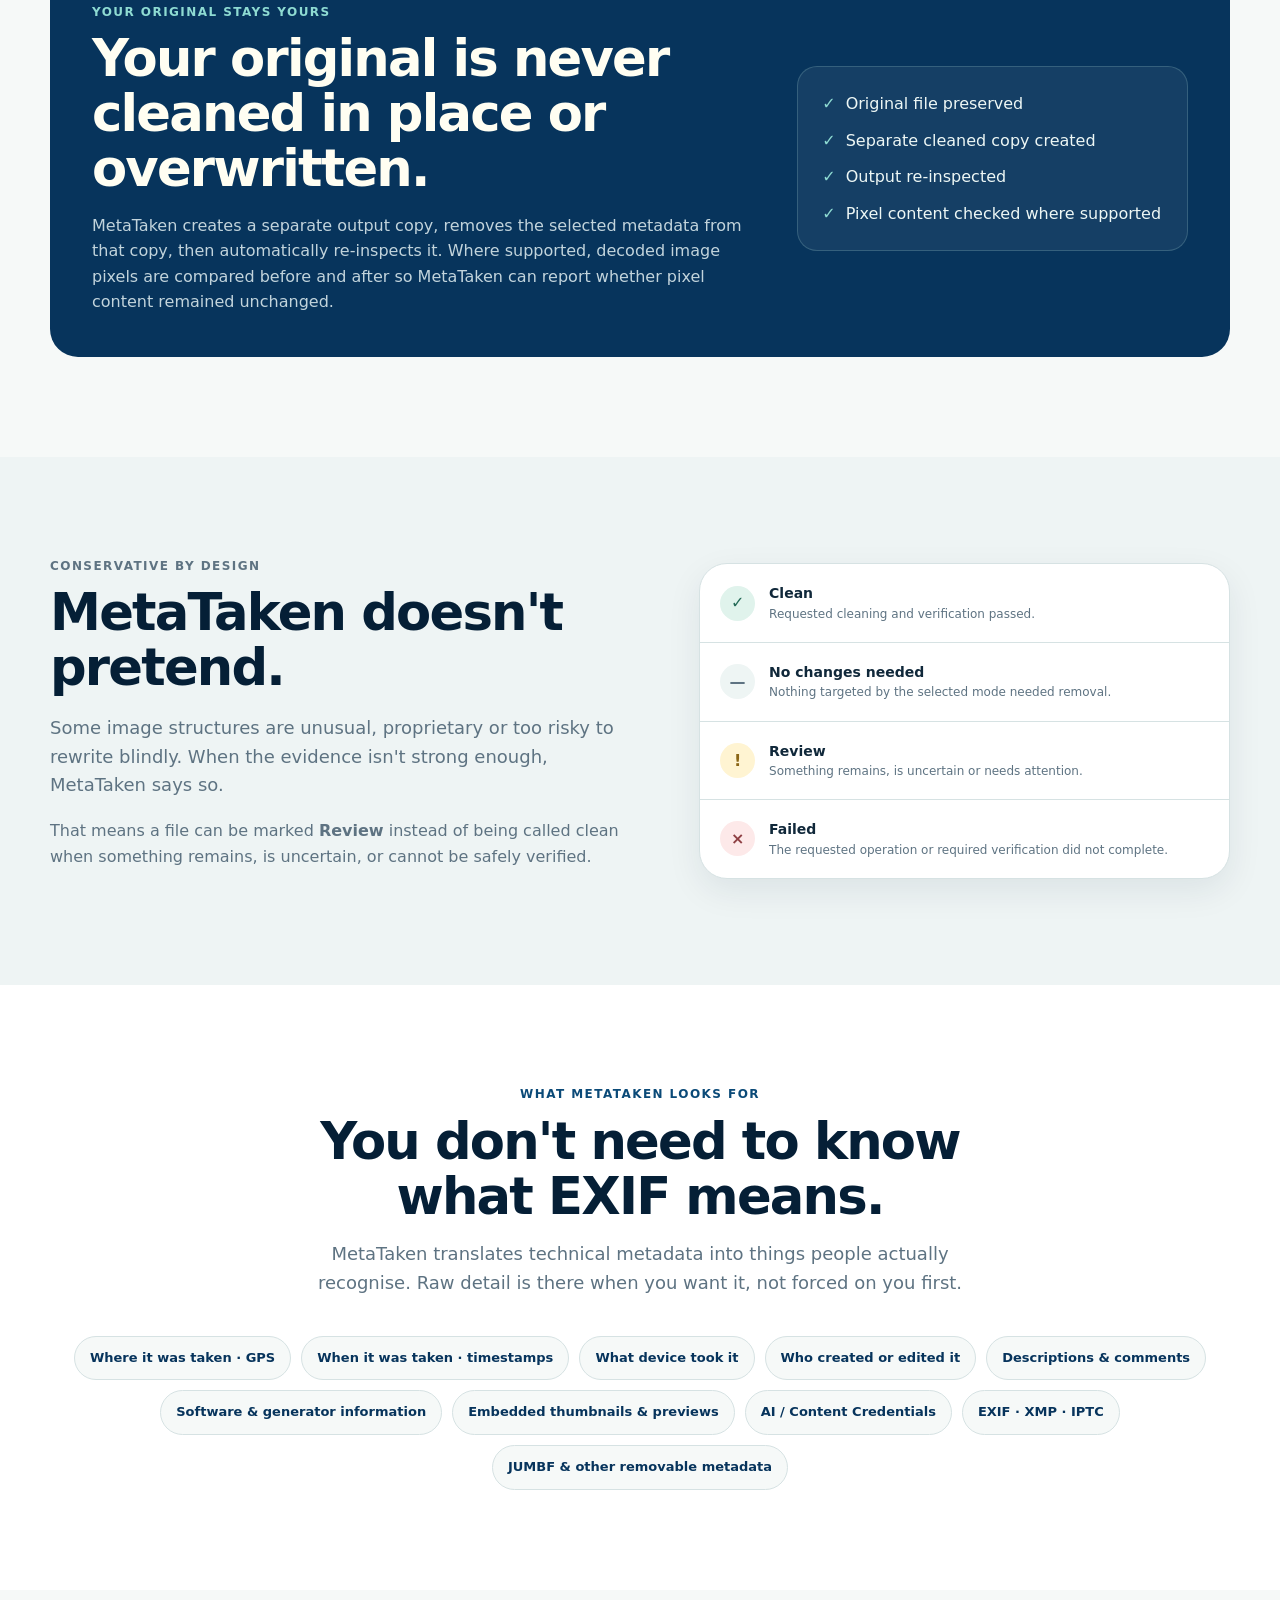
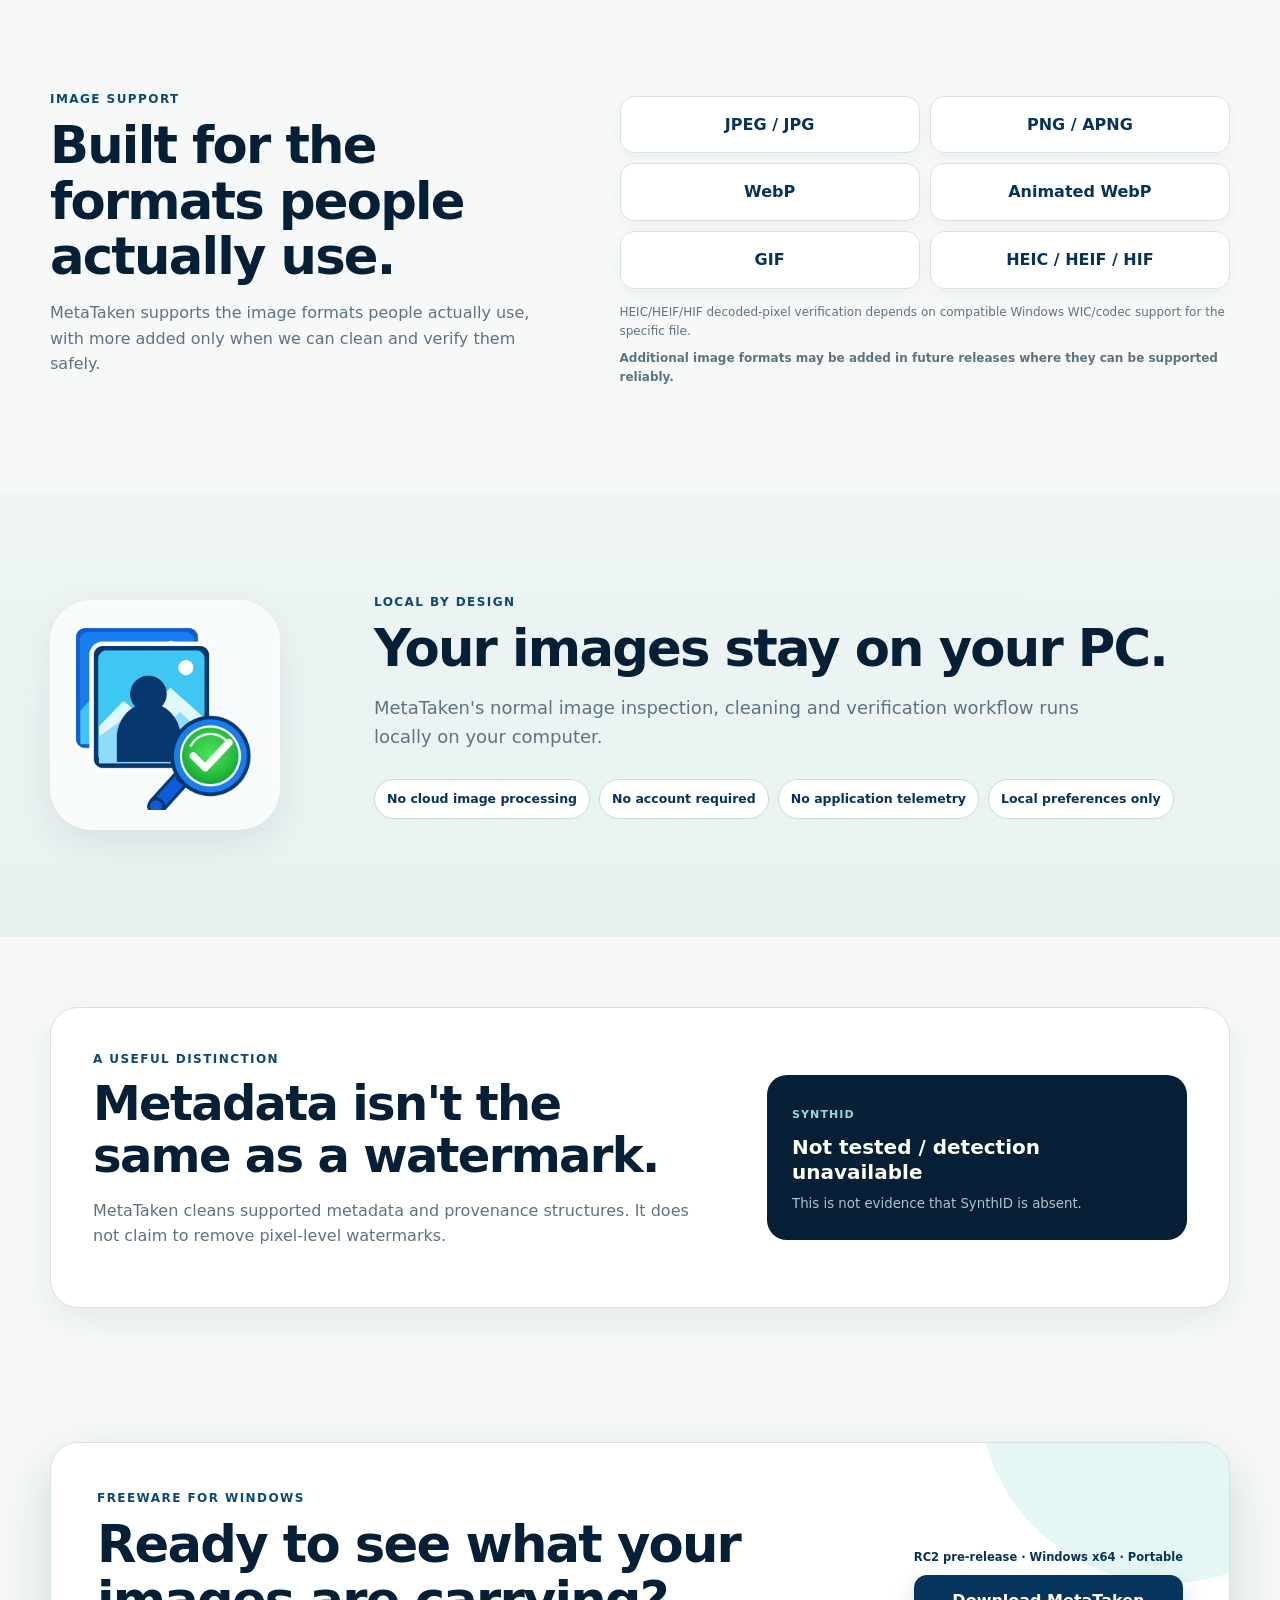
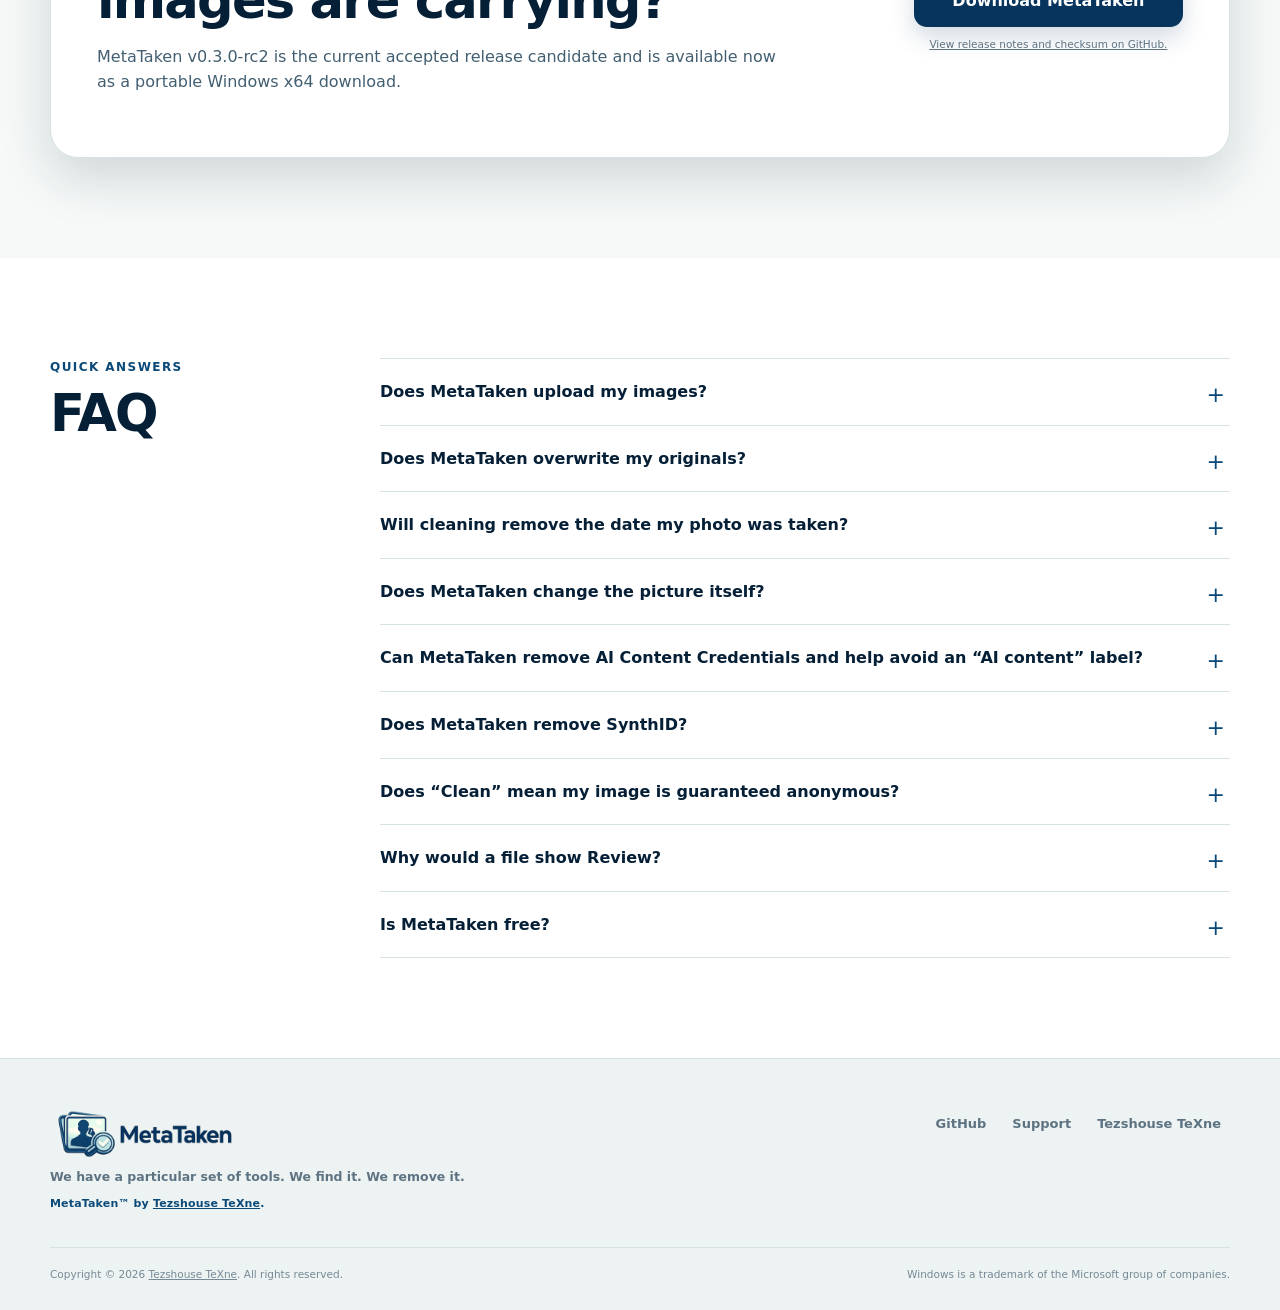
==== commit 014a8b97: "Use approved realistic examples with mobile-responsive layout" ====
--- a/index.html
+++ b/index.html
@@ -81,6 +81,55 @@
   </script>
 
   <link rel="stylesheet" href="styles.css">
+  <style>
+    .use-case-grid {
+      display: grid;
+      grid-template-columns: repeat(2, minmax(0, 1fr));
+      gap: 22px;
+    }
+    .use-case-card {
+      min-width: 0;
+      overflow: hidden;
+      border: 1px solid var(--line);
+      border-radius: var(--radius-lg);
+      background: var(--surface);
+      box-shadow: var(--shadow-soft);
+      display: flex;
+      flex-direction: column;
+    }
+    .use-case-media {
+      display: grid;
+      place-items: center;
+      min-height: 330px;
+      max-height: 390px;
+      overflow: hidden;
+      background: #081b2b;
+      border-bottom: 1px solid var(--line);
+    }
+    .use-case-media img {
+      width: 100%;
+      height: 100%;
+      max-height: 390px;
+      object-fit: contain;
+      display: block;
+    }
+    .use-case-copy { padding: 24px; }
+    .use-case-copy h3 {
+      margin: 0 0 9px;
+      color: var(--navy);
+      font-size: 24px;
+      line-height: 1.2;
+      letter-spacing: -.02em;
+    }
+    .use-case-copy p { margin: 0; color: var(--muted); font-size: 14px; }
+    @media (max-width: 760px) {
+      .use-case-grid { grid-template-columns: 1fr; gap: 18px; }
+      .use-case-media { min-height: 0; max-height: none; }
+      .use-case-media img { height: auto; max-height: 560px; }
+      .use-case-copy { padding: 20px; }
+      .use-case-copy h3 { font-size: 22px; }
+    }
+  </style>
 </head>
 <body>
   <a class="skip-link" href="#main">Skip to content</a>
@@ -154,46 +203,49 @@
         <div class="section-heading centered">
           <p class="eyebrow">Why would I use MetaTaken?</p>
           <h2>Before you share the image, know what else you might be sharing.</h2>
-          <p>You do not need to know what EXIF, XMP or C2PA means. These are the everyday situations where hidden image information can matter.</p>
-        </div>
-
-        <div class="steps">
-          <article class="step-card" style="padding:0; overflow:hidden; min-height:0;">
-            <img src="[data-uri]" alt="Illustration of an online-sale product photo with a location marker." width="165" height="95" loading="lazy" decoding="async" style="width:100%; height:auto; aspect-ratio:165/95; object-fit:cover; border-bottom:1px solid var(--line);">
-            <div style="padding:22px;">
-              <h3 style="margin:0 0 8px; font-size:22px;">Selling something online</h3>
-              <p>Photos taken at home can carry location, date and device details. Check what is attached before the listing goes public.</p>
-            </div>
-          </article>
-          <article class="step-card" style="padding:0; overflow:hidden; min-height:0;">
-            <img src="[data-uri]" alt="Illustration of a photo being posted to social media." width="161" height="95" loading="lazy" decoding="async" style="width:100%; height:auto; aspect-ratio:161/95; object-fit:cover; border-bottom:1px solid var(--line);">
-            <div style="padding:22px;">
-              <h3 style="margin:0 0 8px; font-size:22px;">Posting on social media</h3>
-              <p>See what the file is carrying before it goes public — location, dates, device details, creator information and editing history.</p>
-            </div>
-          </article>
-          <article class="step-card" style="padding:0; overflow:hidden; min-height:0;">
-            <img src="[data-uri]" alt="Illustration representing personal and family photo sharing." width="157" height="95" loading="lazy" decoding="async" style="width:100%; height:auto; aspect-ratio:157/95; object-fit:cover; border-bottom:1px solid var(--line);">
-            <div style="padding:22px;">
-              <h3 style="margin:0 0 8px; font-size:22px;">Sharing personal photos</h3>
+          <p>You do not need to know what EXIF, XMP or C2PA means. These are everyday situations where hidden image information can matter.</p>
+        </div>
+
+        <div class="use-case-grid">
+          <article class="use-case-card">
+            <div class="use-case-media">
+              <img src="assets/use-cases/selling-online.svg" alt="A generic marketplace listing for DJ equipment priced at $150." loading="lazy" decoding="async">
+            </div>
+            <div class="use-case-copy">
+              <h3>Selling something online</h3>
+              <p>Photos taken at home can carry location, date and device details. MetaTaken lets you check what is attached before the listing goes public.</p>
+            </div>
+          </article>
+
+          <article class="use-case-card">
+            <div class="use-case-media">
+              <img src="assets/use-cases/posting-social.svg" alt="A social post composer with a family beach photo ready to post." loading="lazy" decoding="async">
+            </div>
+            <div class="use-case-copy">
+              <h3>Posting on social media</h3>
+              <p>Before you hit Post, see what the file is carrying — location, dates, device details, creator information and editing history.</p>
+            </div>
+          </article>
+
+          <article class="use-case-card">
+            <div class="use-case-media">
+              <img src="assets/use-cases/sharing-personal.svg" alt="A stack of family birthday photos with a privacy lock icon." loading="lazy" decoding="async">
+            </div>
+            <div class="use-case-copy">
+              <h3>Sharing personal photos</h3>
               <p>Share the picture without unnecessarily sharing where it was taken, what device you used, account details or editing history.</p>
             </div>
           </article>
-          <article class="step-card" style="padding:0; overflow:hidden; min-height:0;">
-            <img src="[data-uri]" alt="Illustration of an AI-created image on a computer." width="159" height="95" loading="lazy" decoding="async" style="width:100%; height:auto; aspect-ratio:159/95; object-fit:cover; border-bottom:1px solid var(--line);">
-            <div style="padding:22px;">
-              <h3 style="margin:0 0 8px; font-size:22px;">AI-created or AI-edited images</h3>
-              <p>Find and remove supported Content Credentials, C2PA provenance and generator metadata that can trigger metadata-based “AI content” labels.</p>
-            </div>
-          </article>
-        </div>
-
-        <div class="verification-card" style="margin-top:24px; padding:28px 32px;">
-          <div class="verification-copy">
-            <p class="eyebrow">AI / Content Credentials</p>
-            <h2 style="font-size:clamp(28px, 3vw, 40px);">Remove embedded AI credentials before you share.</h2>
-            <p>When a platform relies on embedded Content Credentials or generator metadata, removing those supported structures can prevent that metadata-based AI label from following the cleaned file. Platforms may also use independent detection methods, so no utility can guarantee how every service will classify every upload.</p>
-          </div>
+
+          <article class="use-case-card">
+            <div class="use-case-media">
+              <img src="assets/use-cases/ai-credentials.svg" alt="An AI-generated fantasy image in a social-style post with Content Credentials information." loading="lazy" decoding="async">
+            </div>
+            <div class="use-case-copy">
+              <h3>AI-created or AI-edited images</h3>
+              <p>Images made or edited with AI can carry Content Credentials, C2PA provenance and generator metadata. Full Metadata Clean can remove supported embedded credentials before you share, which can prevent metadata-based “AI content” labels when a platform relies on those signals. Platforms may also use their own detection.</p>
+            </div>
+          </article>
         </div>
       </div>
     </section>
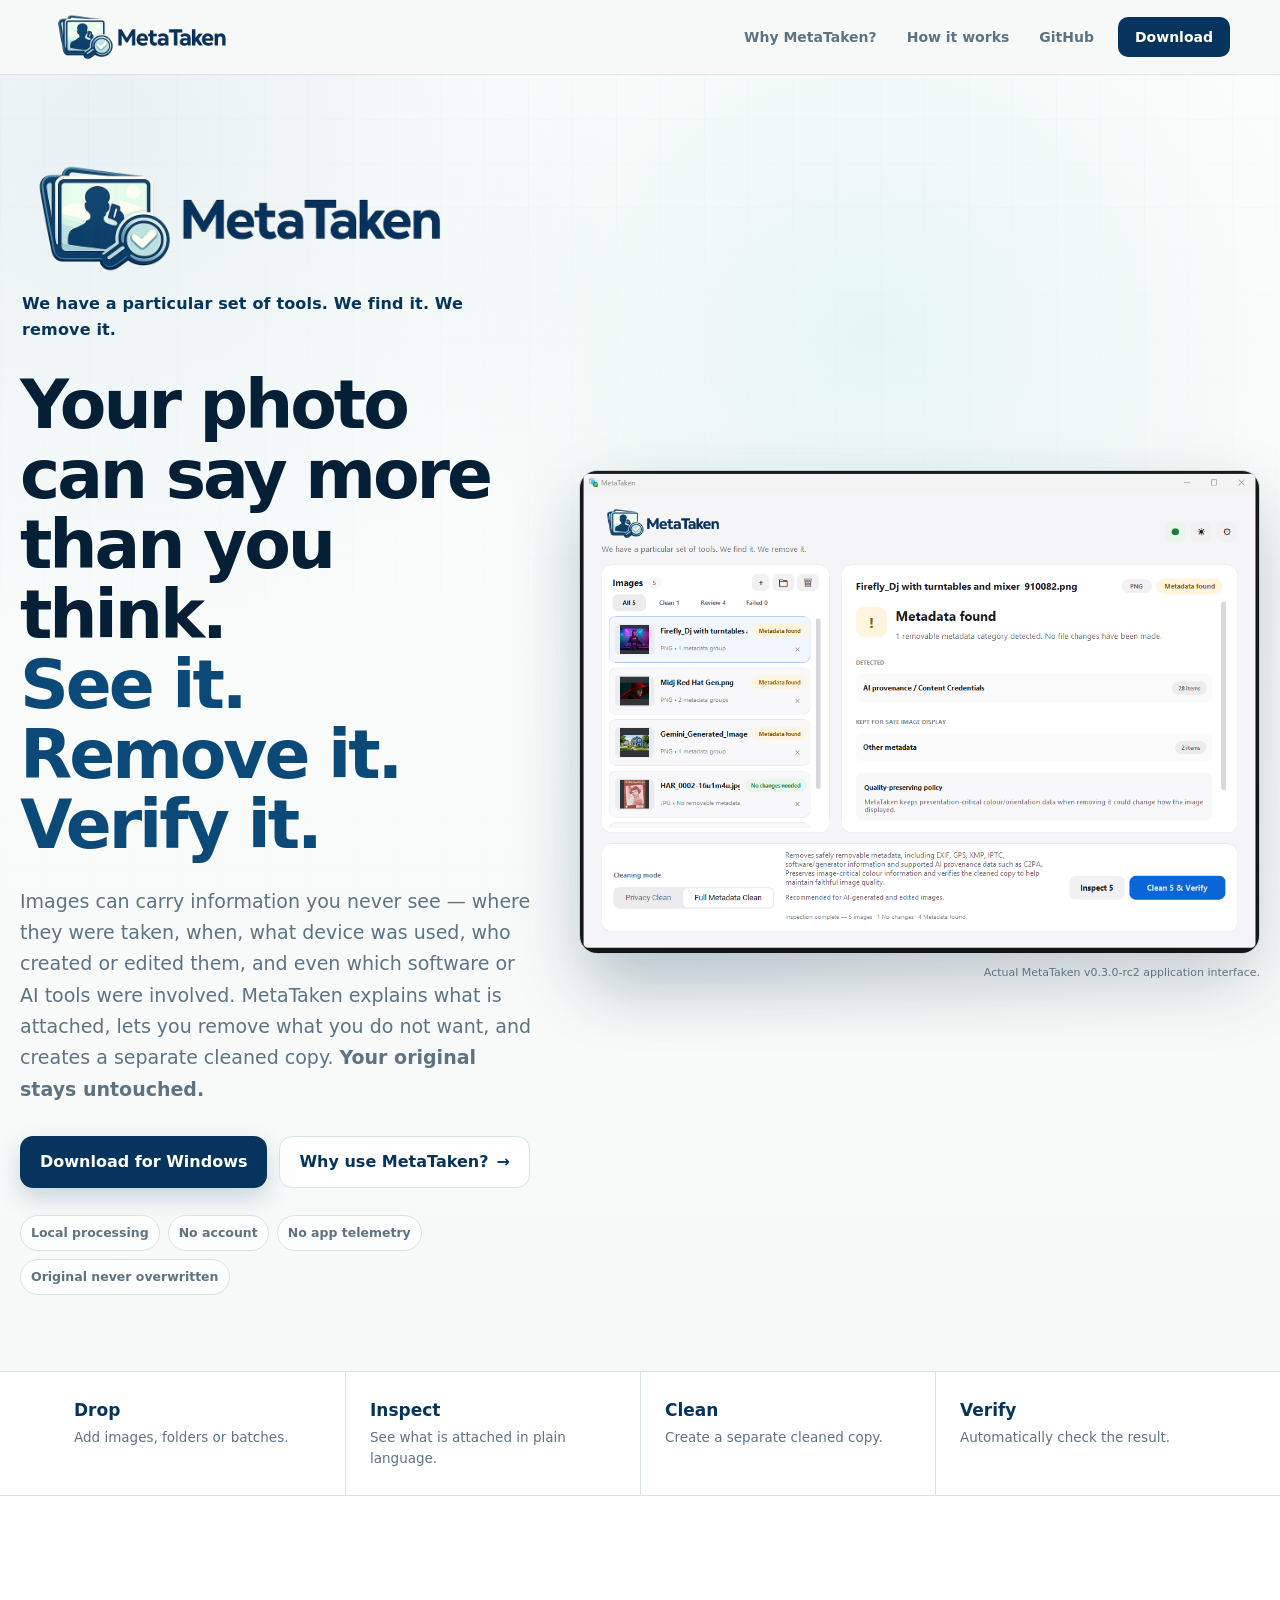
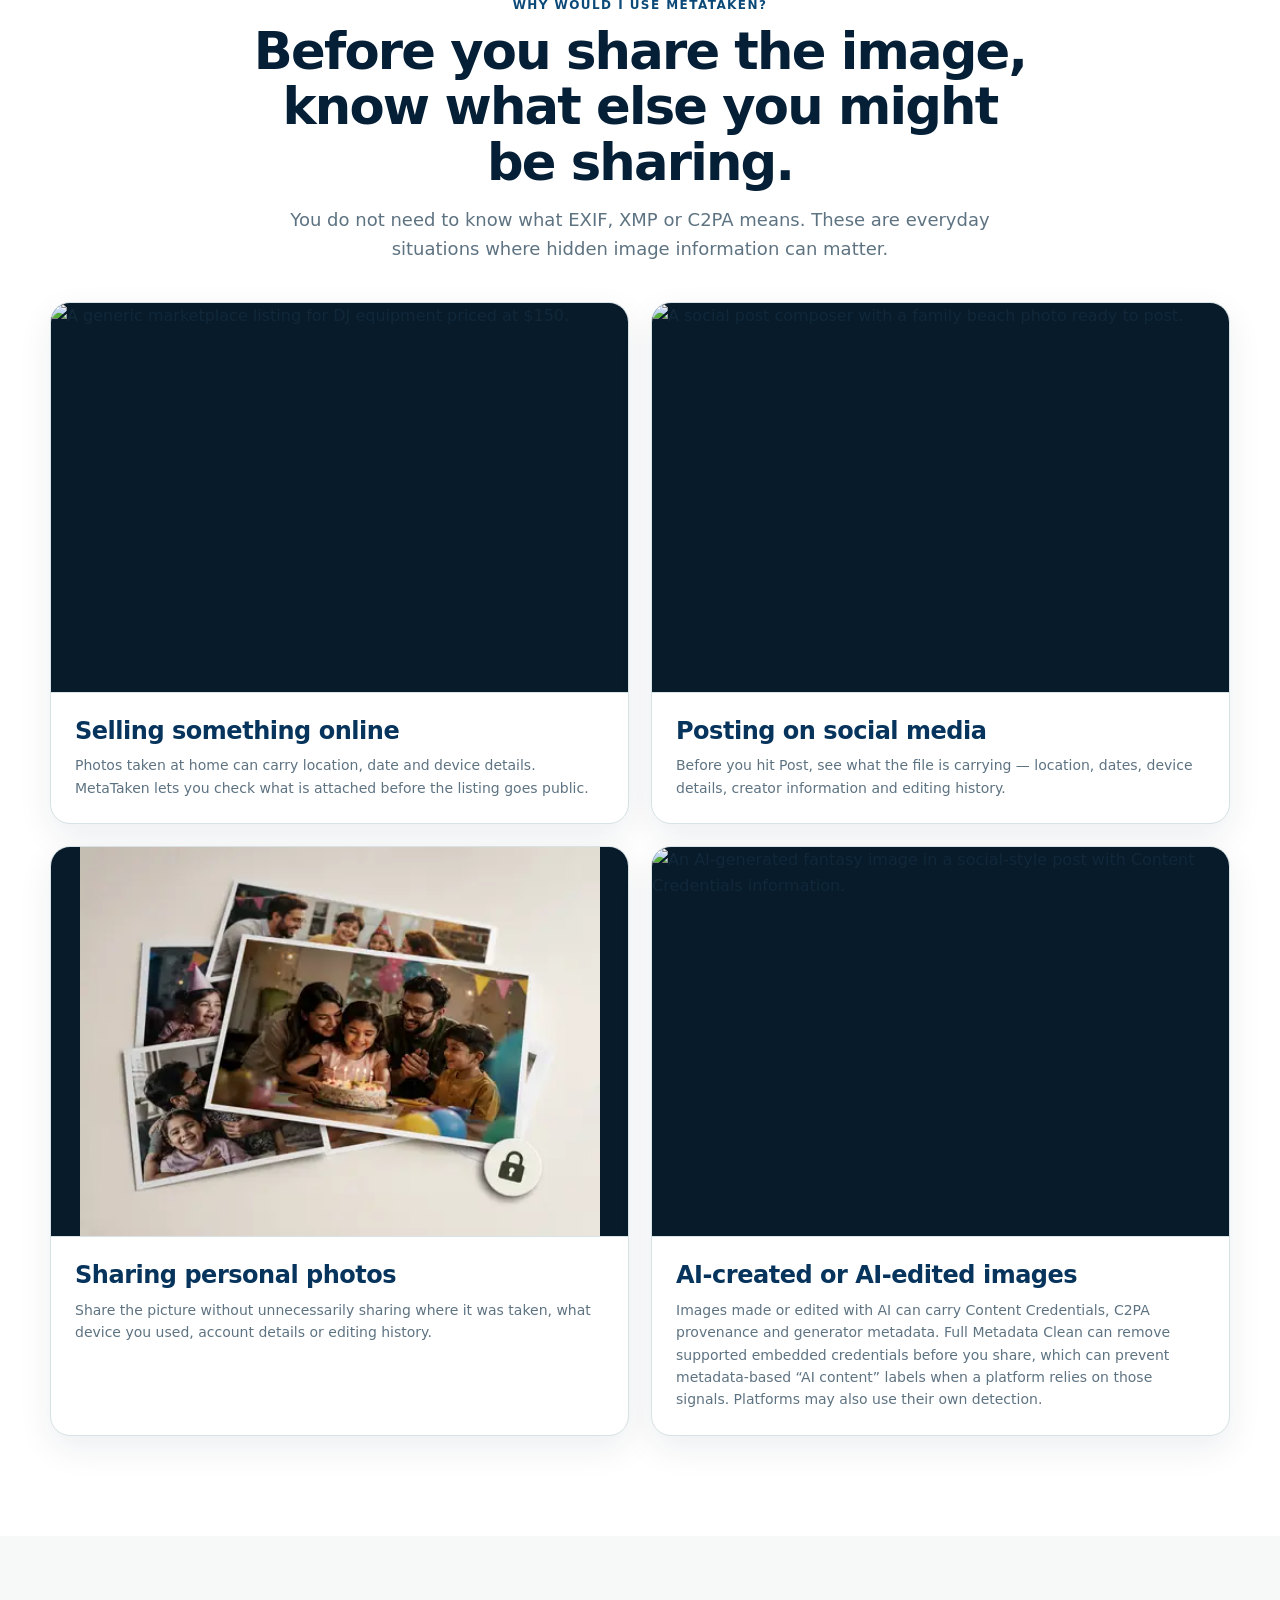
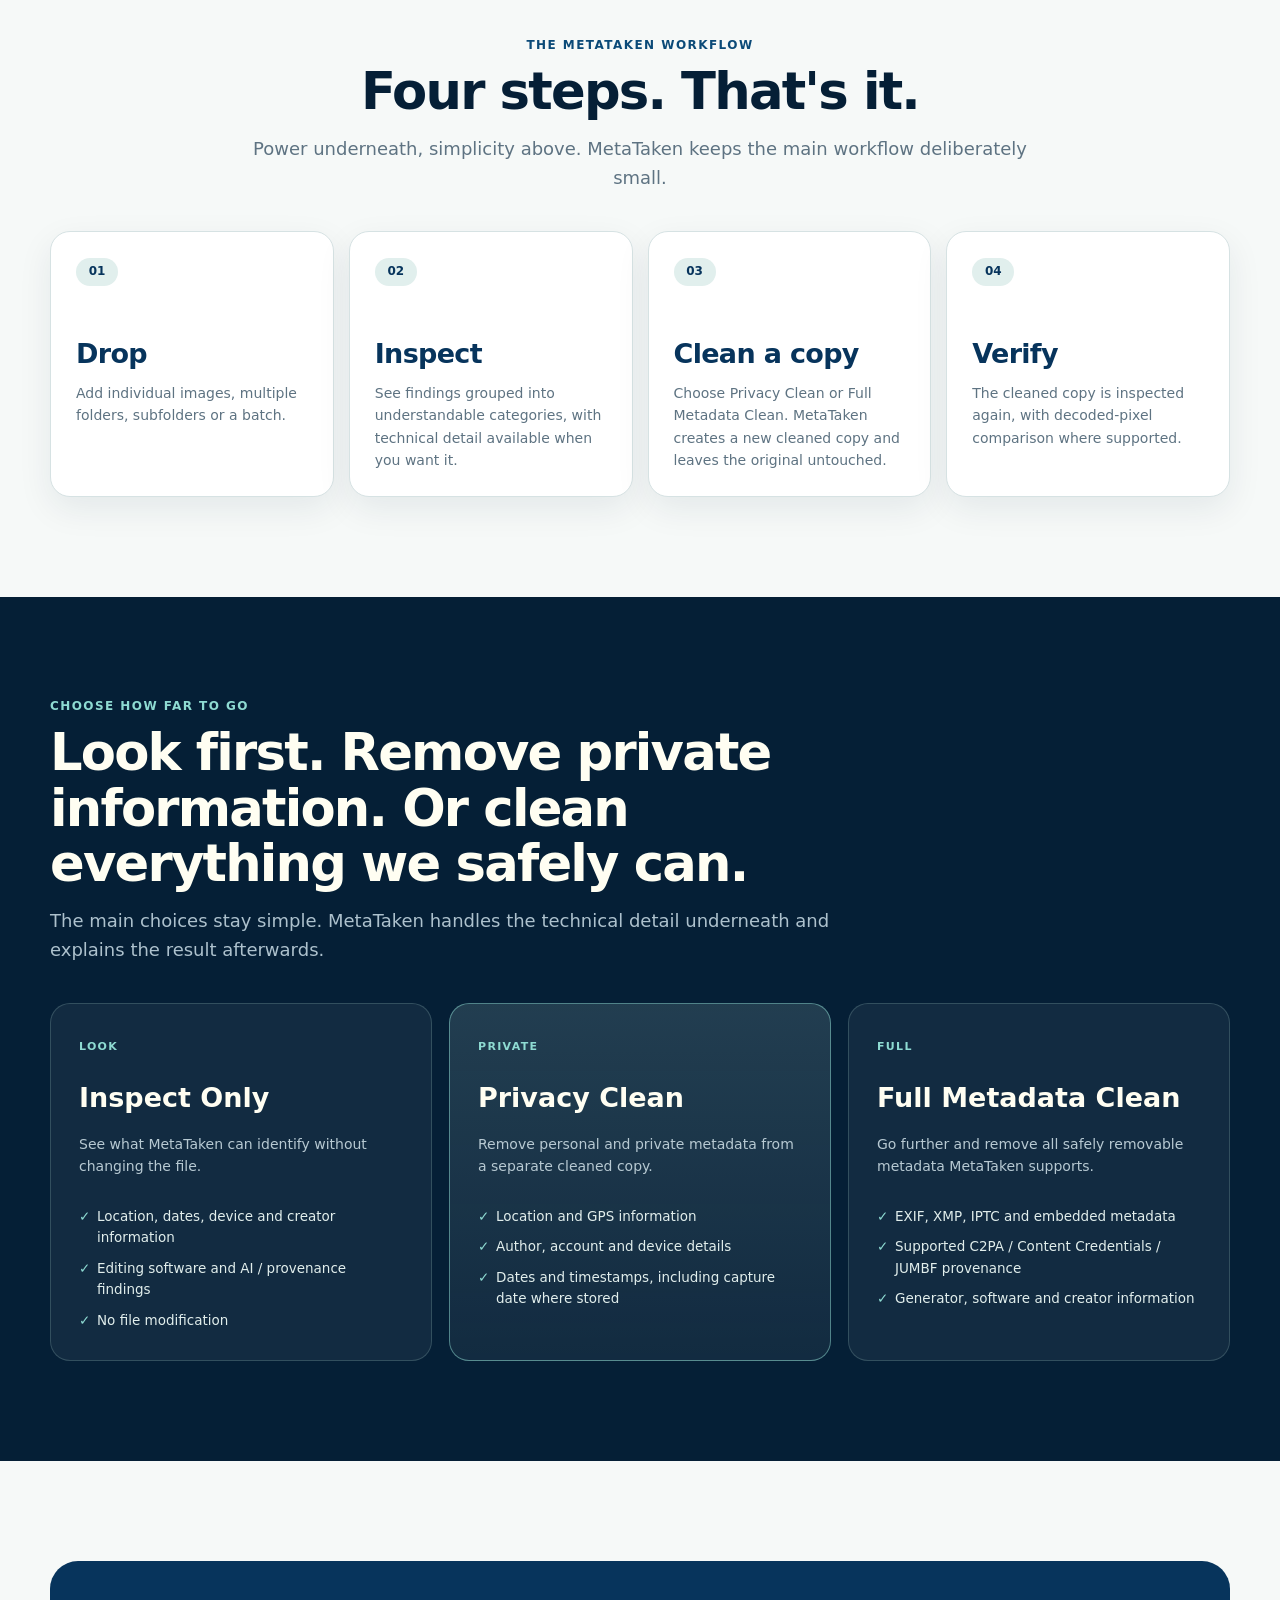
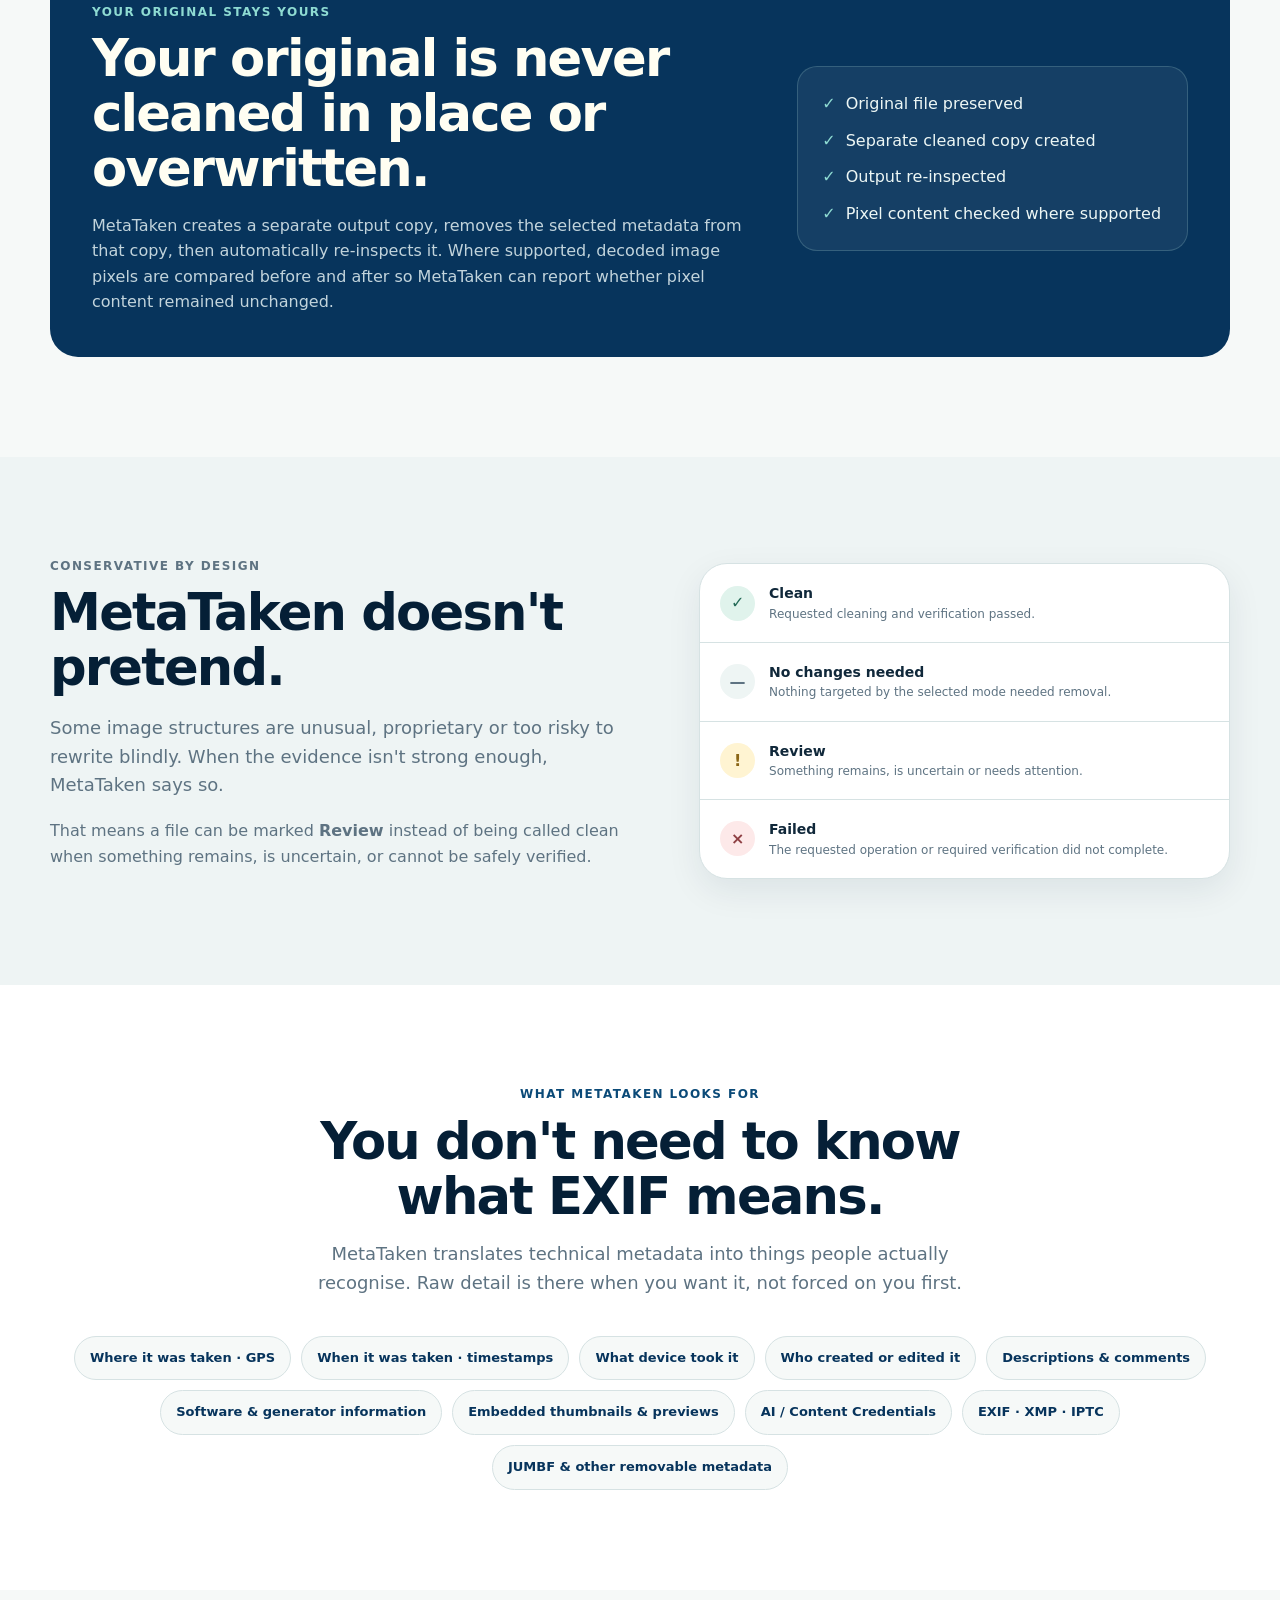
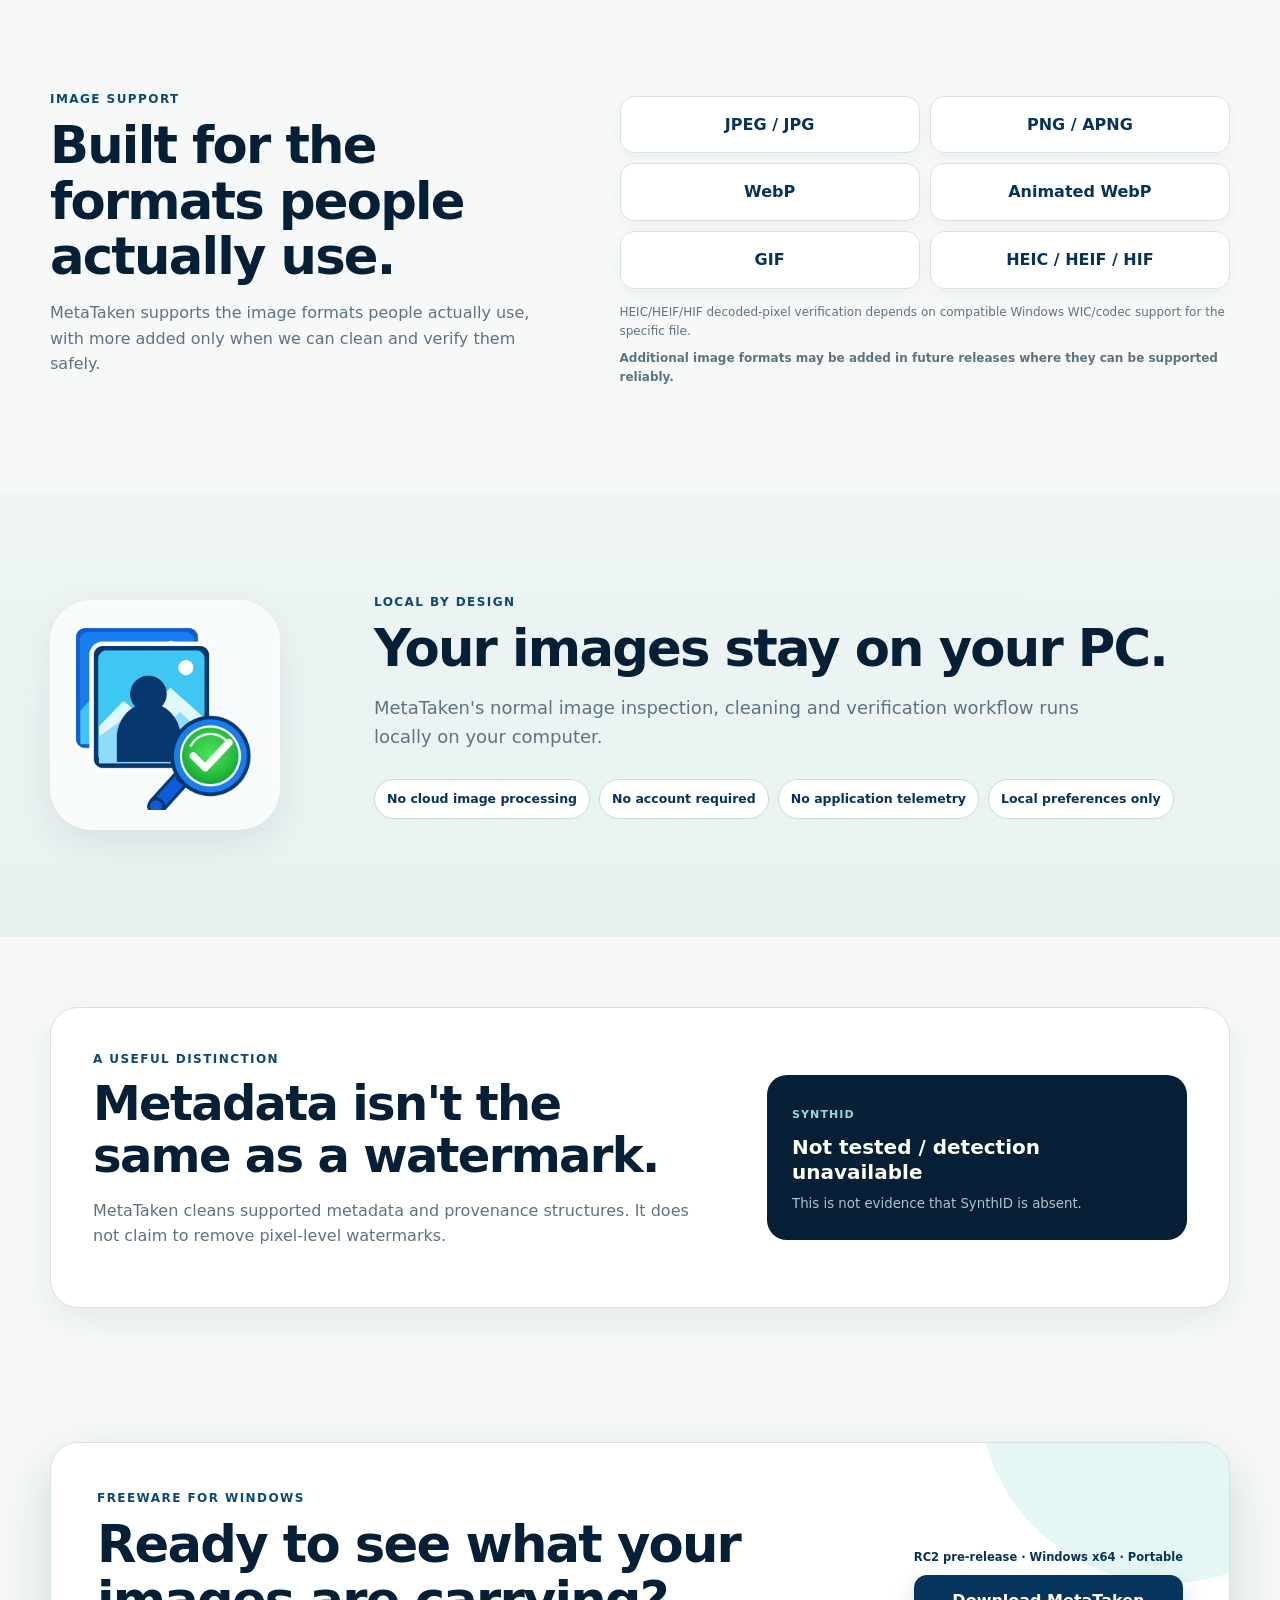
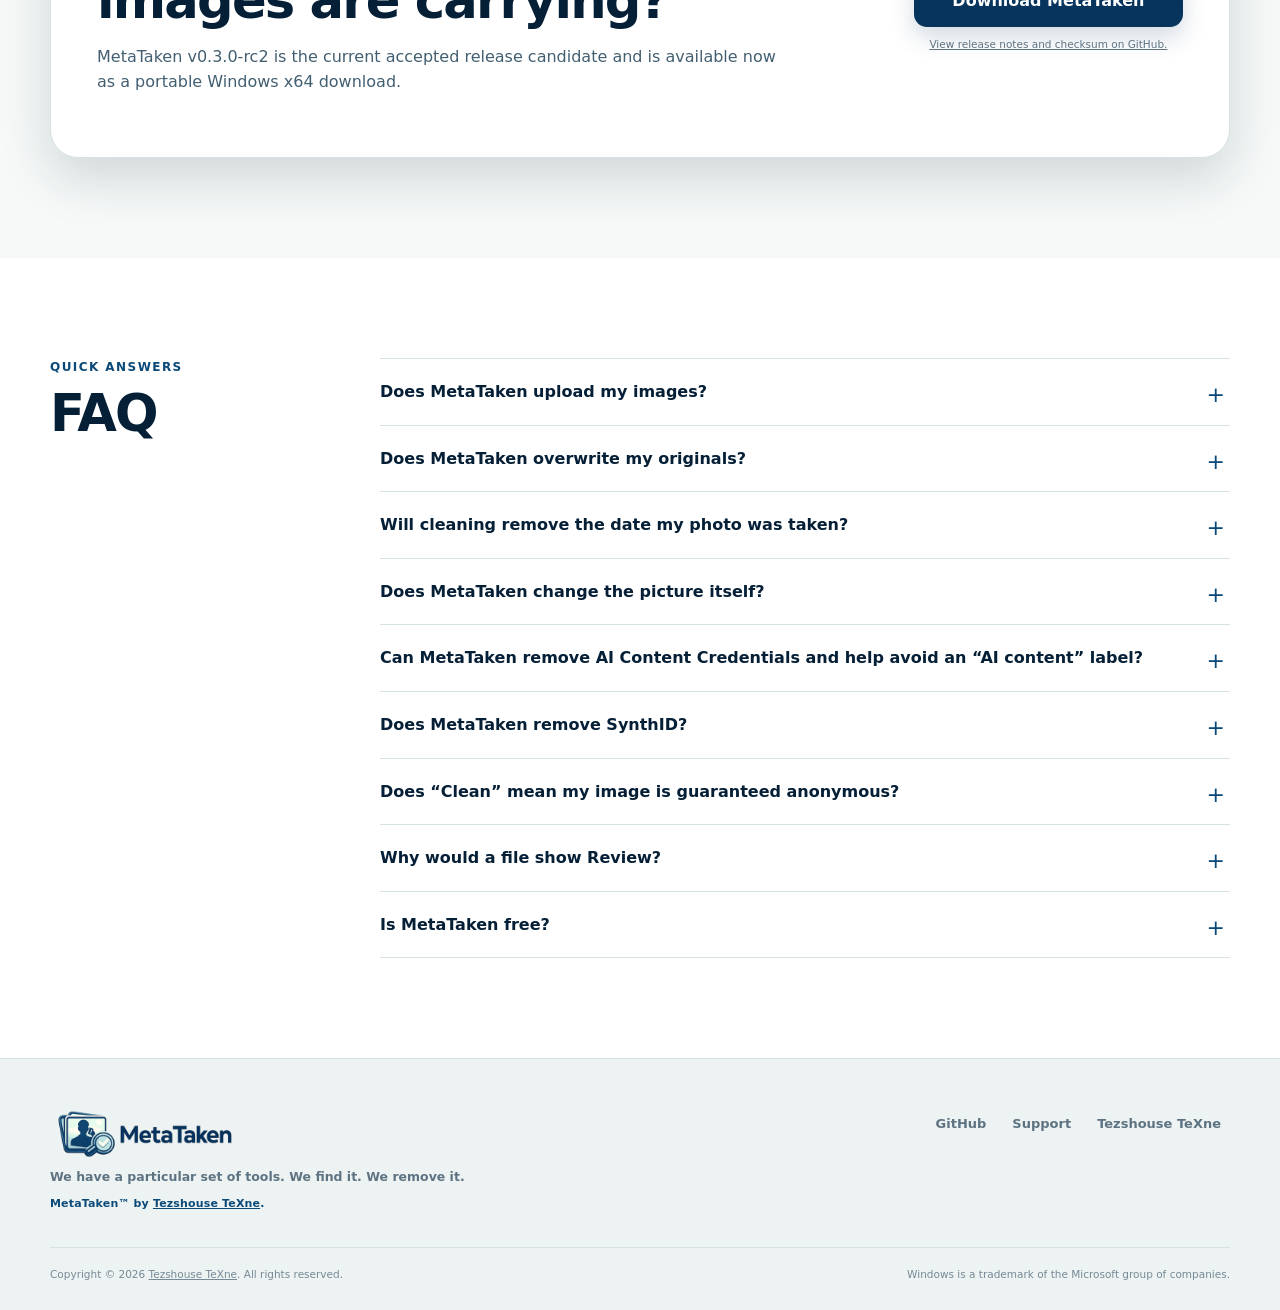
==== commit 8bae8fb5: "Use direct high-resolution images for mobile use cases" ====
--- a/index.html
+++ b/index.html
@@ -125,7 +125,7 @@
     @media (max-width: 760px) {
       .use-case-grid { grid-template-columns: 1fr; gap: 18px; }
       .use-case-media { min-height: 0; max-height: none; }
-      .use-case-media img { height: auto; max-height: 560px; }
+      .use-case-media img { height: auto; max-height: none; }
       .use-case-copy { padding: 20px; }
       .use-case-copy h3 { font-size: 22px; }
     }
@@ -209,7 +209,7 @@
         <div class="use-case-grid">
           <article class="use-case-card">
             <div class="use-case-media">
-              <img src="assets/use-cases/selling-online.svg" alt="A generic marketplace listing for DJ equipment priced at $150." loading="lazy" decoding="async">
+              <img src="assets/use-cases/selling-online.jpg" alt="A generic marketplace listing for DJ equipment priced at $150." width="1122" height="1402" loading="lazy" decoding="async">
             </div>
             <div class="use-case-copy">
               <h3>Selling something online</h3>
@@ -219,7 +219,7 @@
 
           <article class="use-case-card">
             <div class="use-case-media">
-              <img src="assets/use-cases/posting-social.svg" alt="A social post composer with a family beach photo ready to post." loading="lazy" decoding="async">
+              <img src="assets/use-cases/posting-social.jpg" alt="A social post composer with a family beach photo ready to post." width="1122" height="1402" loading="lazy" decoding="async">
             </div>
             <div class="use-case-copy">
               <h3>Posting on social media</h3>
@@ -239,7 +239,7 @@
 
           <article class="use-case-card">
             <div class="use-case-media">
-              <img src="assets/use-cases/ai-credentials.svg" alt="An AI-generated fantasy image in a social-style post with Content Credentials information." loading="lazy" decoding="async">
+              <img src="assets/use-cases/ai-credentials.jpg" alt="An AI-generated fantasy image in a social-style post with Content Credentials information." width="1122" height="1402" loading="lazy" decoding="async">
             </div>
             <div class="use-case-copy">
               <h3>AI-created or AI-edited images</h3>
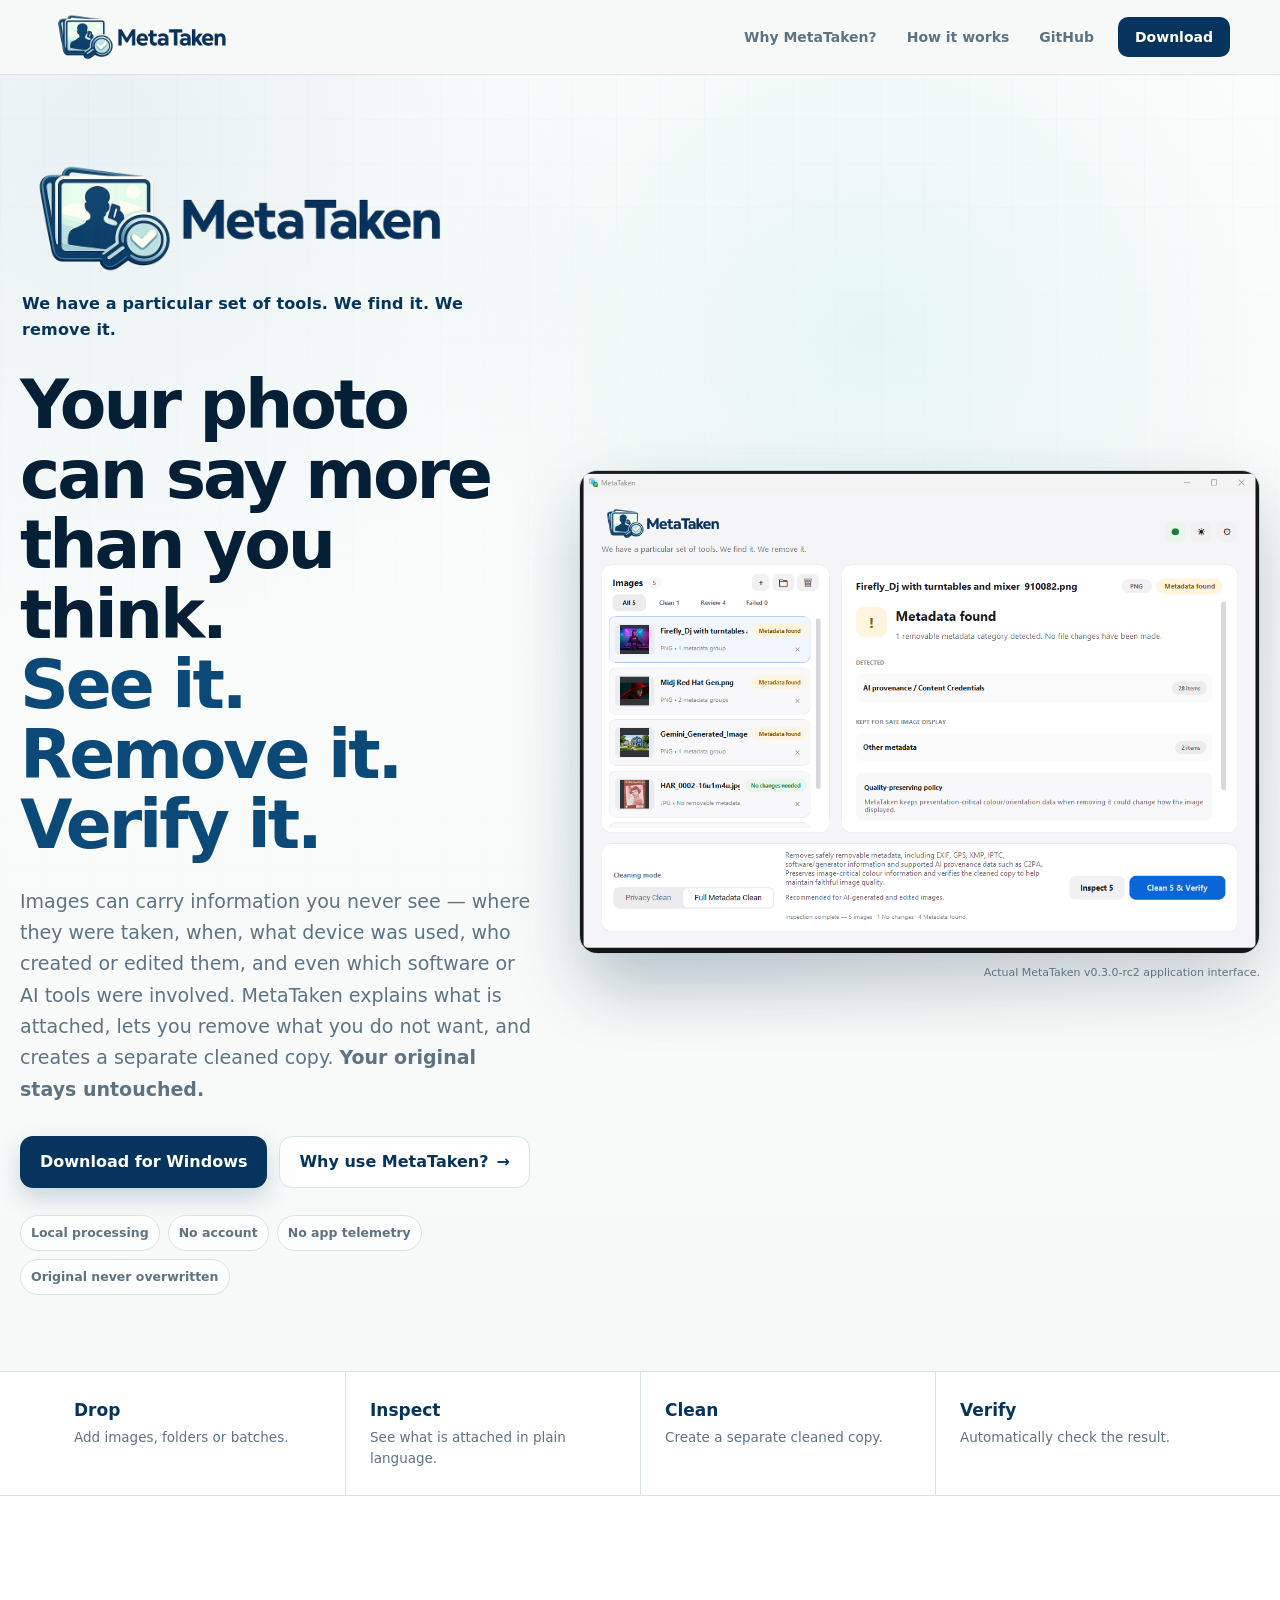
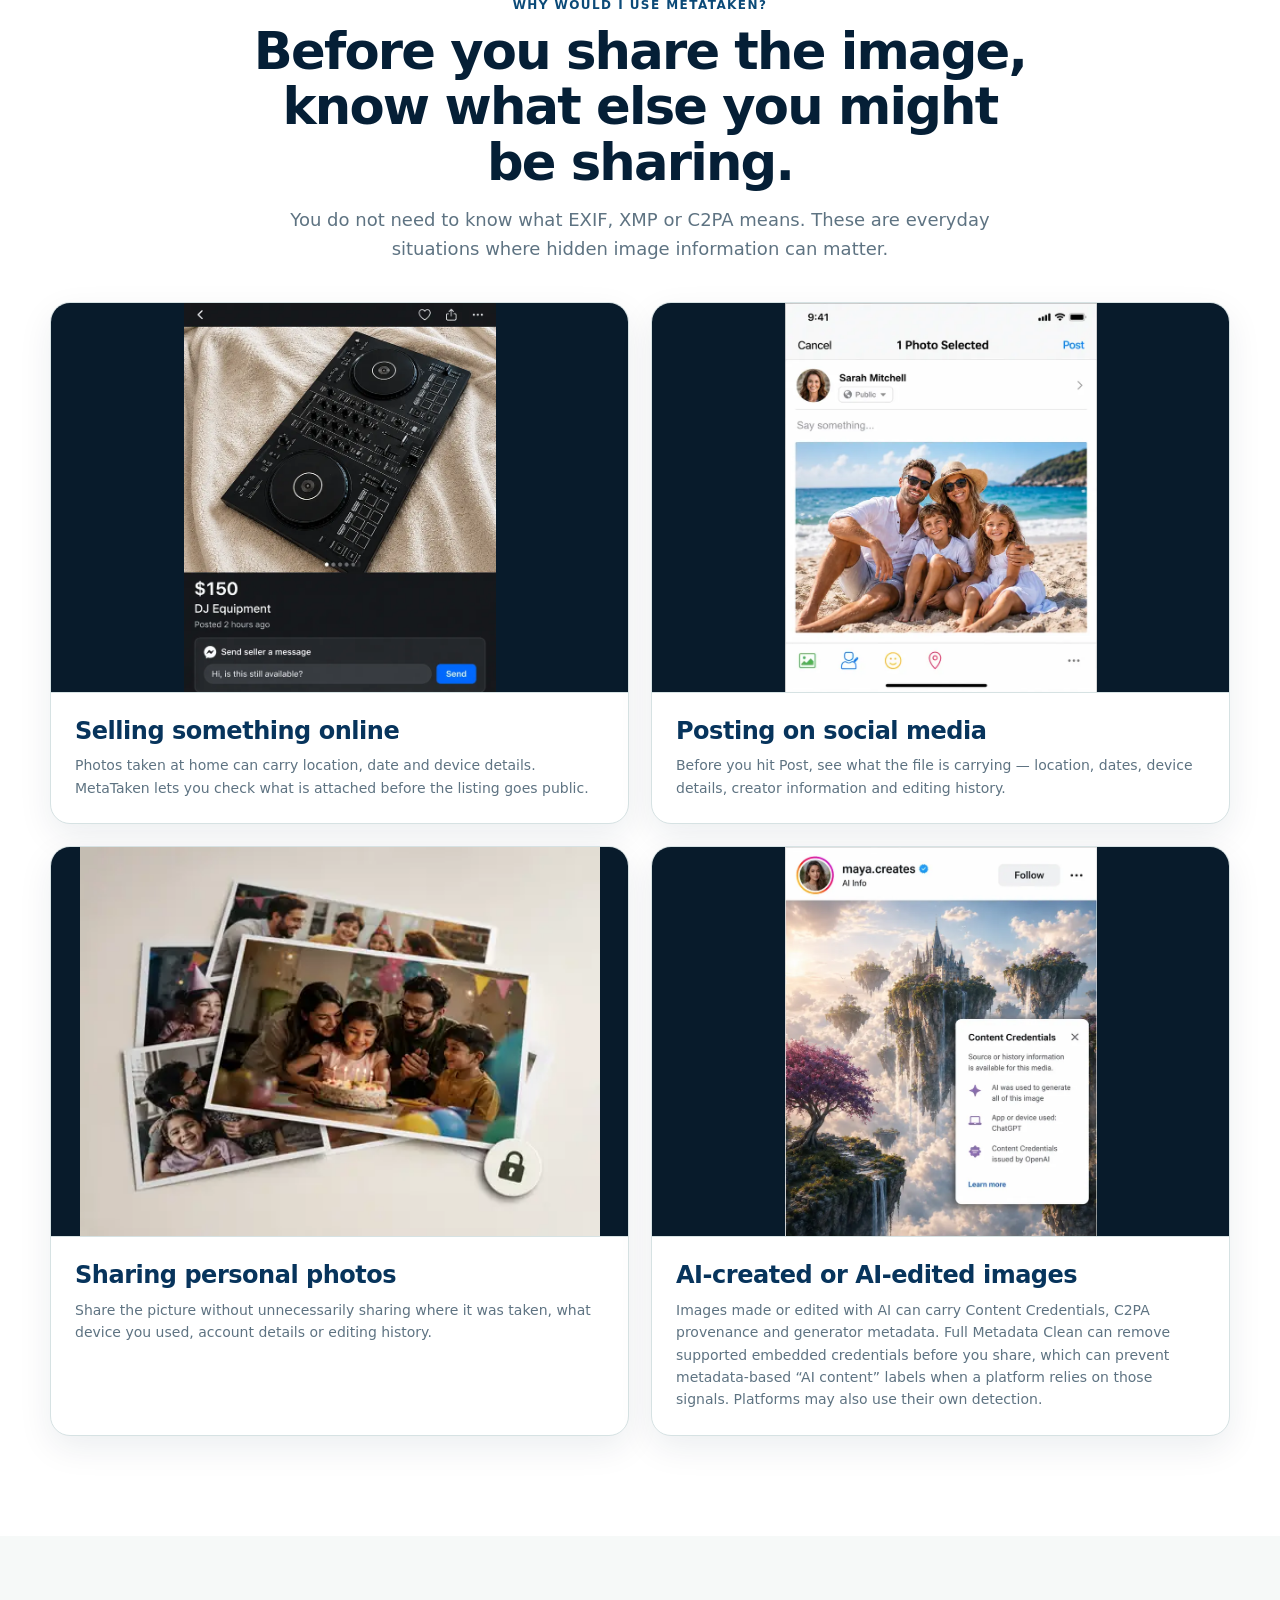
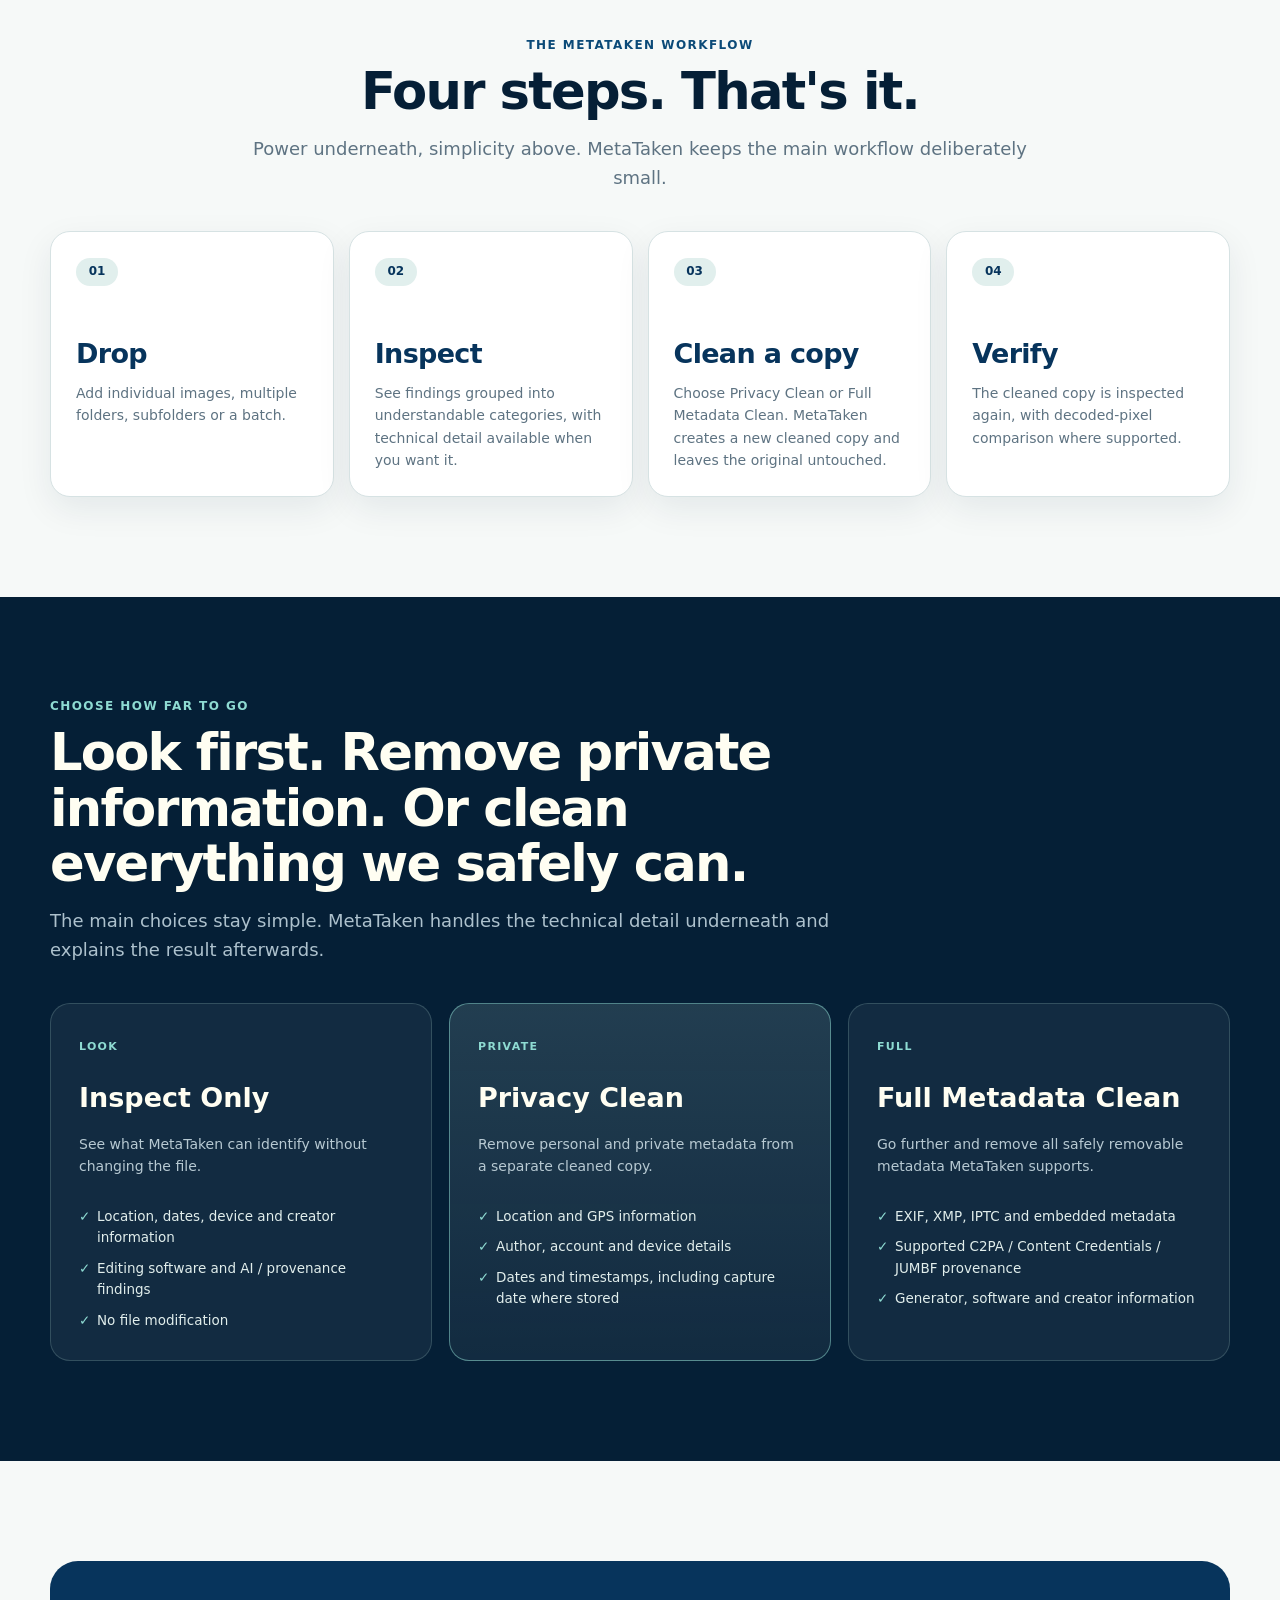
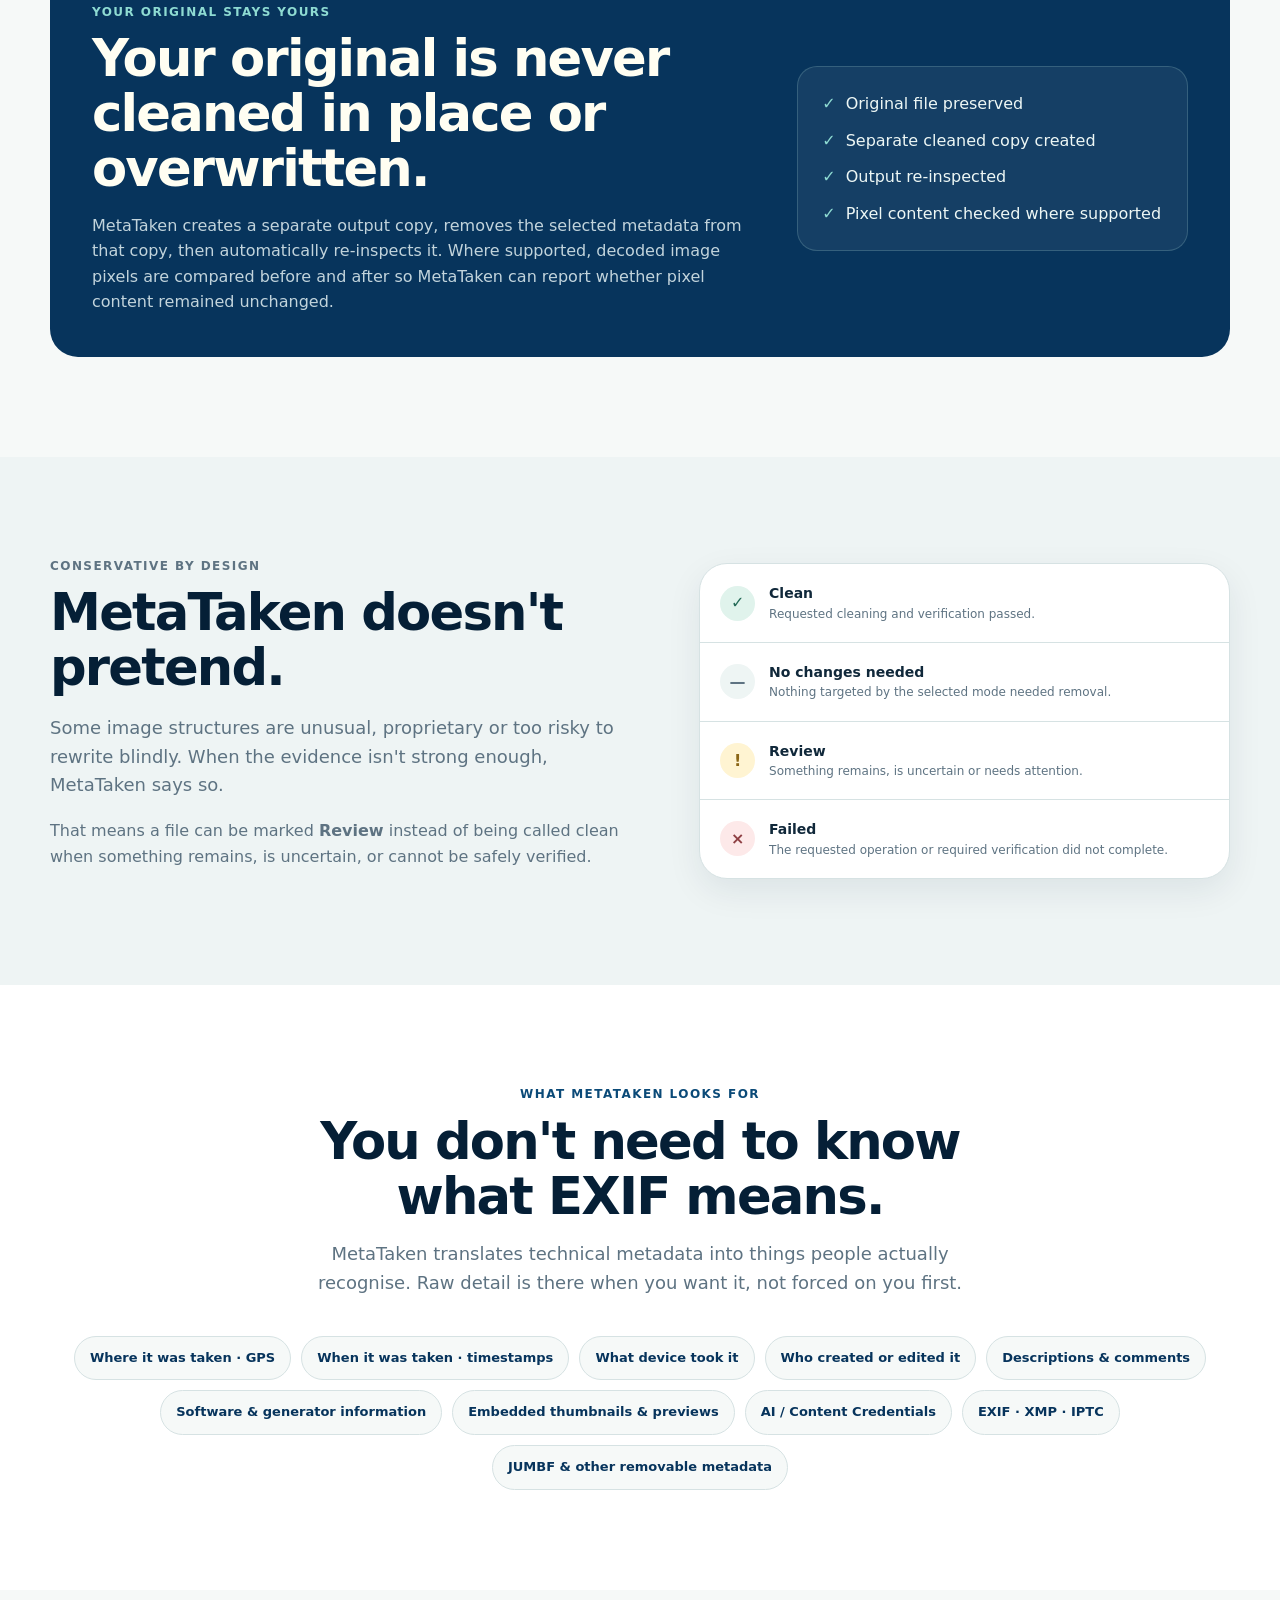
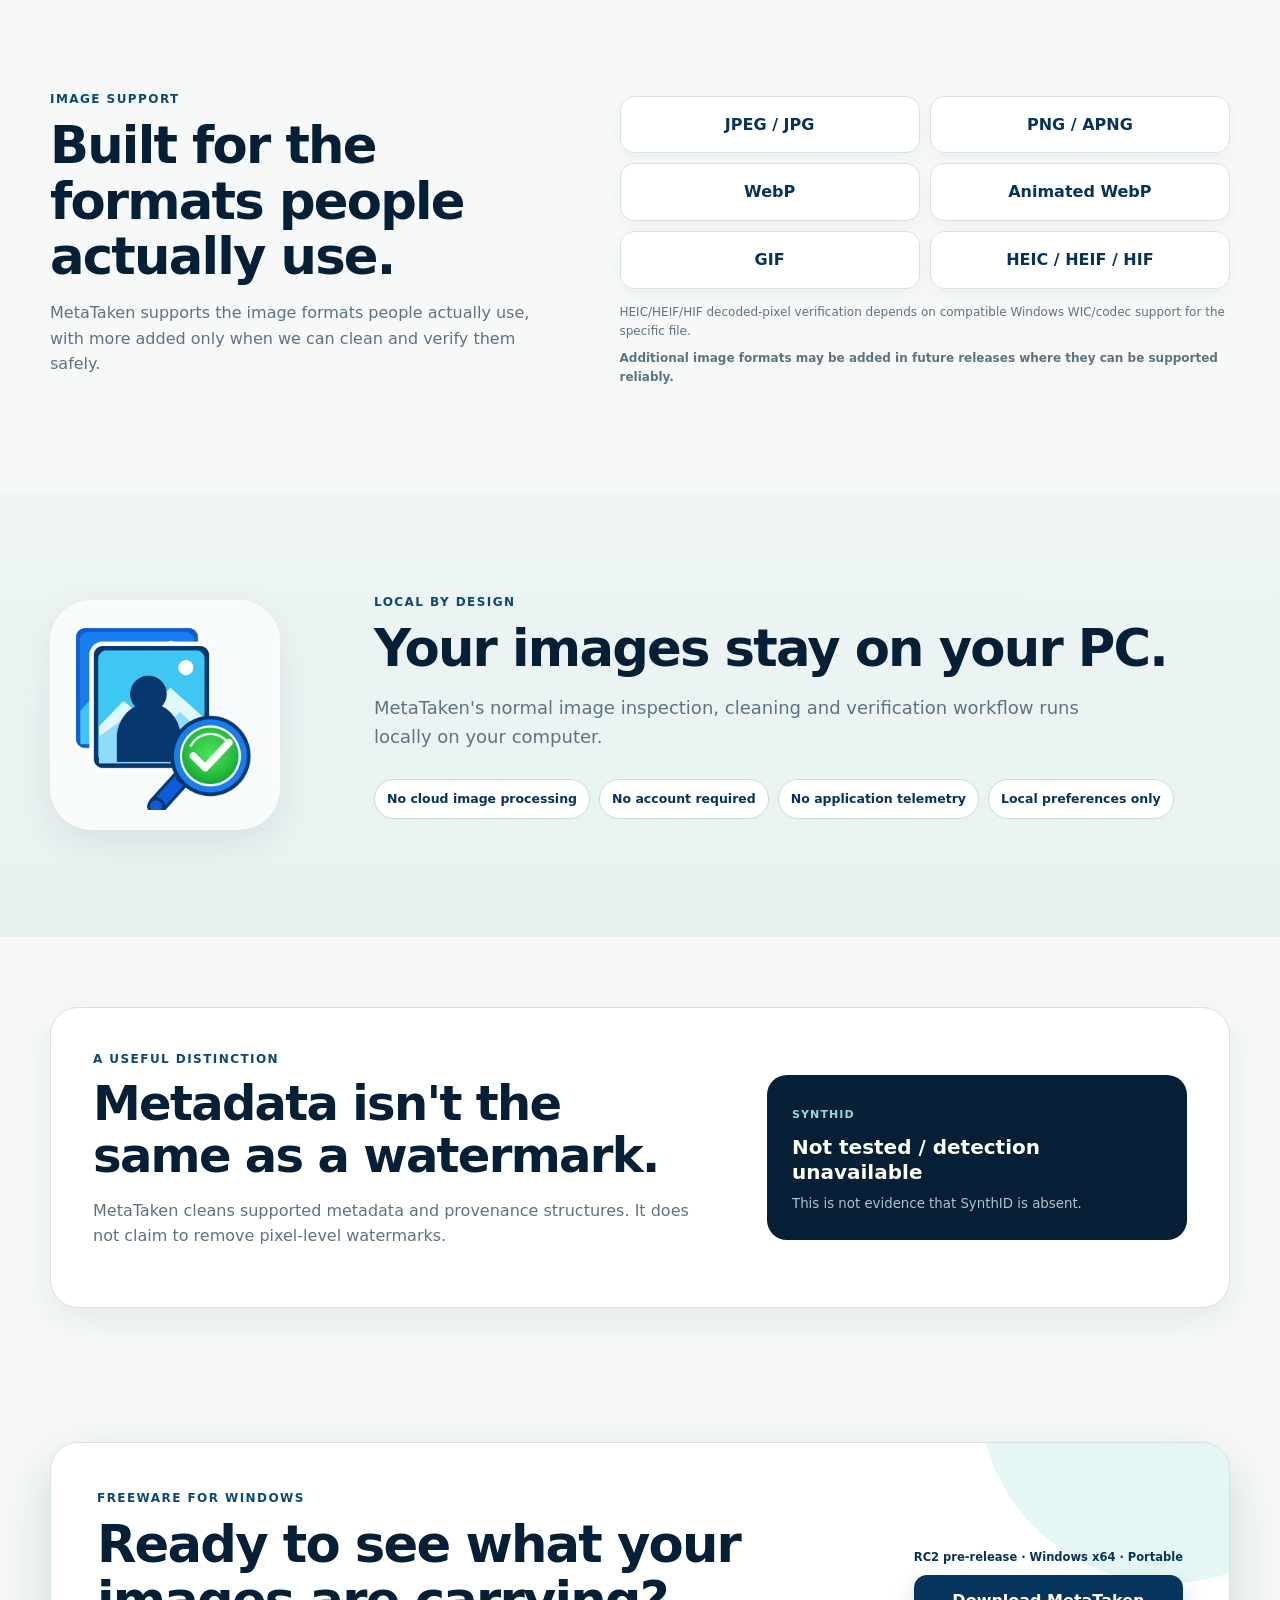
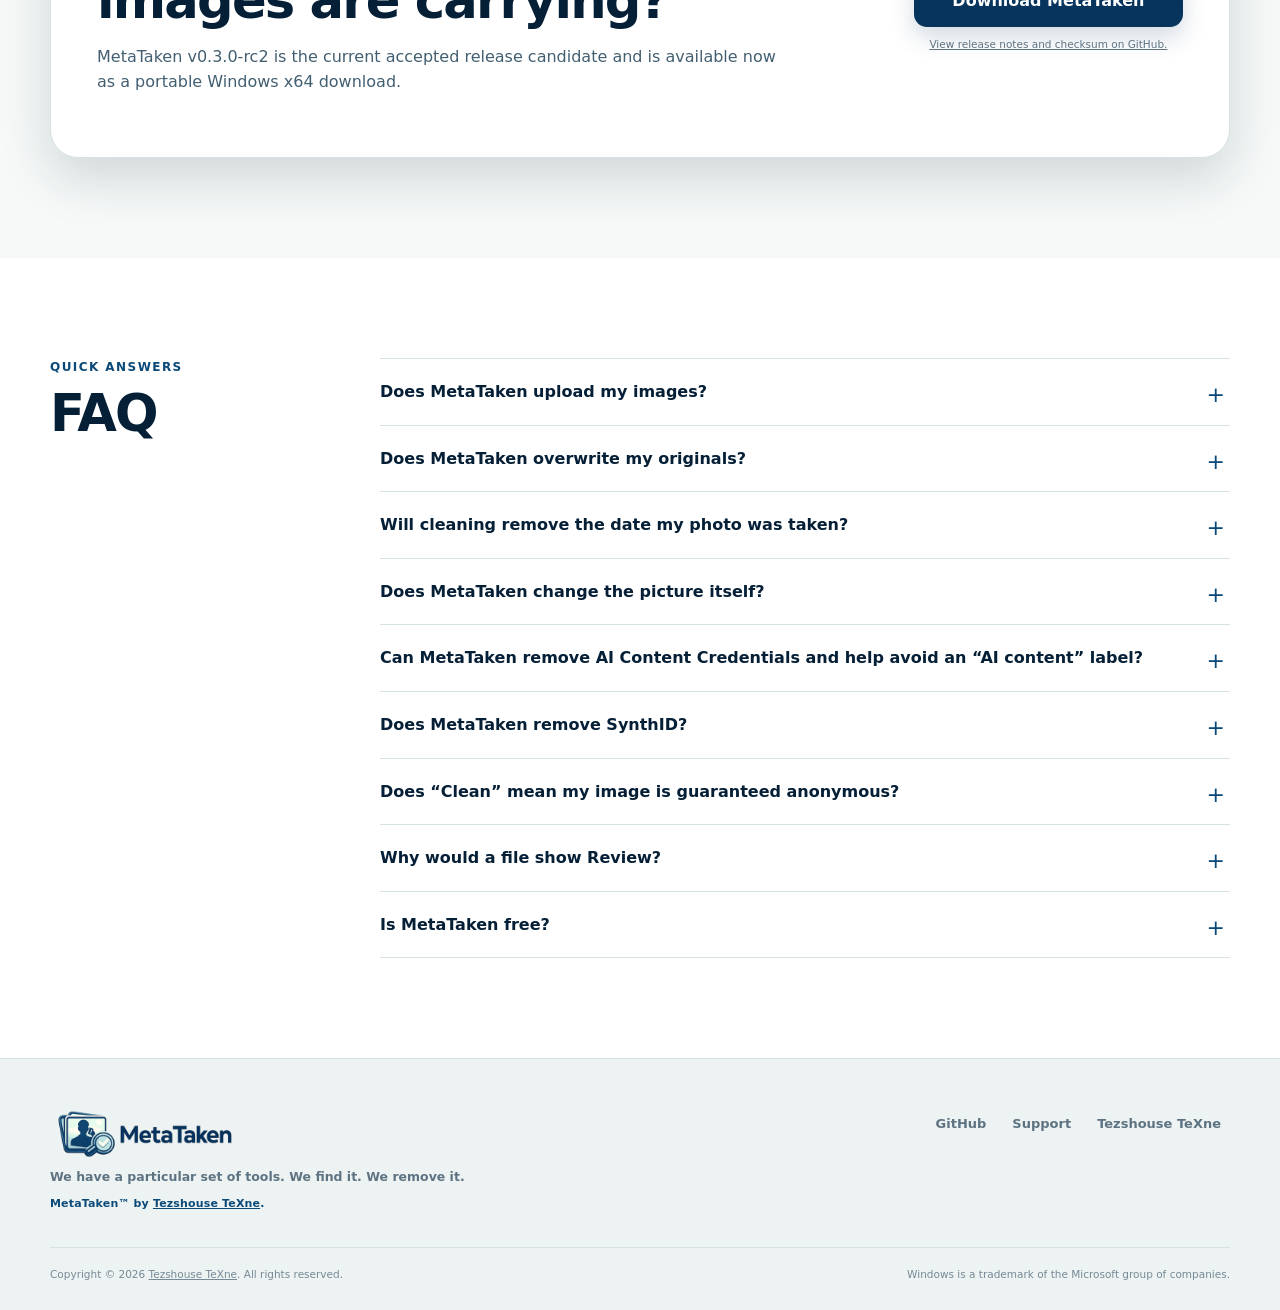
==== commit 0a7542dc: "Use uploaded WebP use-case images" ====
--- a/index.html
+++ b/index.html
@@ -209,7 +209,7 @@
         <div class="use-case-grid">
           <article class="use-case-card">
             <div class="use-case-media">
-              <img src="assets/use-cases/selling-online.jpg" alt="A generic marketplace listing for DJ equipment priced at $150." width="1122" height="1402" loading="lazy" decoding="async">
+              <img src="assets/use-cases/selling-online.webp" alt="A generic marketplace listing for DJ equipment priced at $150." width="700" height="875" loading="lazy" decoding="async">
             </div>
             <div class="use-case-copy">
               <h3>Selling something online</h3>
@@ -219,7 +219,7 @@
 
           <article class="use-case-card">
             <div class="use-case-media">
-              <img src="assets/use-cases/posting-social.jpg" alt="A social post composer with a family beach photo ready to post." width="1122" height="1402" loading="lazy" decoding="async">
+              <img src="assets/use-cases/posting-social.webp" alt="A social post composer with a family beach photo ready to post." width="700" height="875" loading="lazy" decoding="async">
             </div>
             <div class="use-case-copy">
               <h3>Posting on social media</h3>
@@ -239,7 +239,7 @@
 
           <article class="use-case-card">
             <div class="use-case-media">
-              <img src="assets/use-cases/ai-credentials.jpg" alt="An AI-generated fantasy image in a social-style post with Content Credentials information." width="1122" height="1402" loading="lazy" decoding="async">
+              <img src="assets/use-cases/ai-credentials.webp" alt="An AI-generated fantasy image in a social-style post with Content Credentials information." width="700" height="875" loading="lazy" decoding="async">
             </div>
             <div class="use-case-copy">
               <h3>AI-created or AI-edited images</h3>
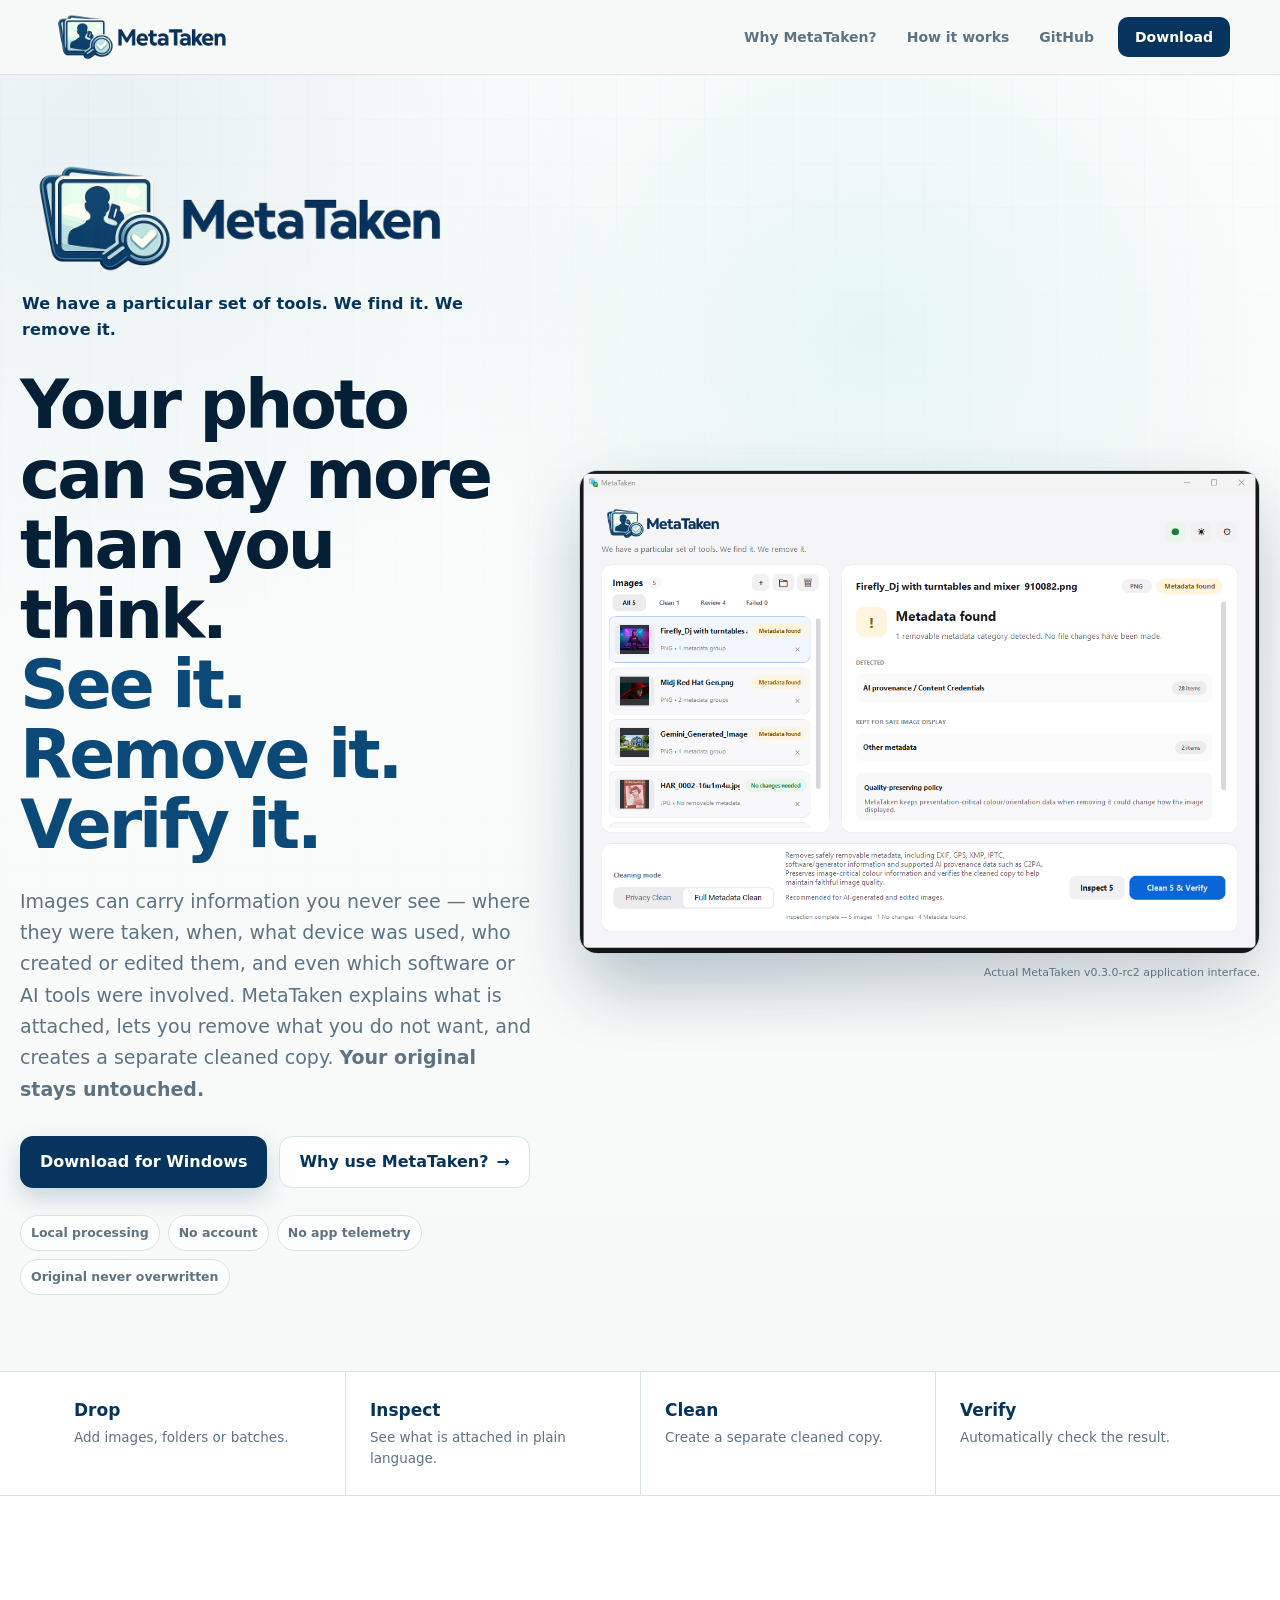
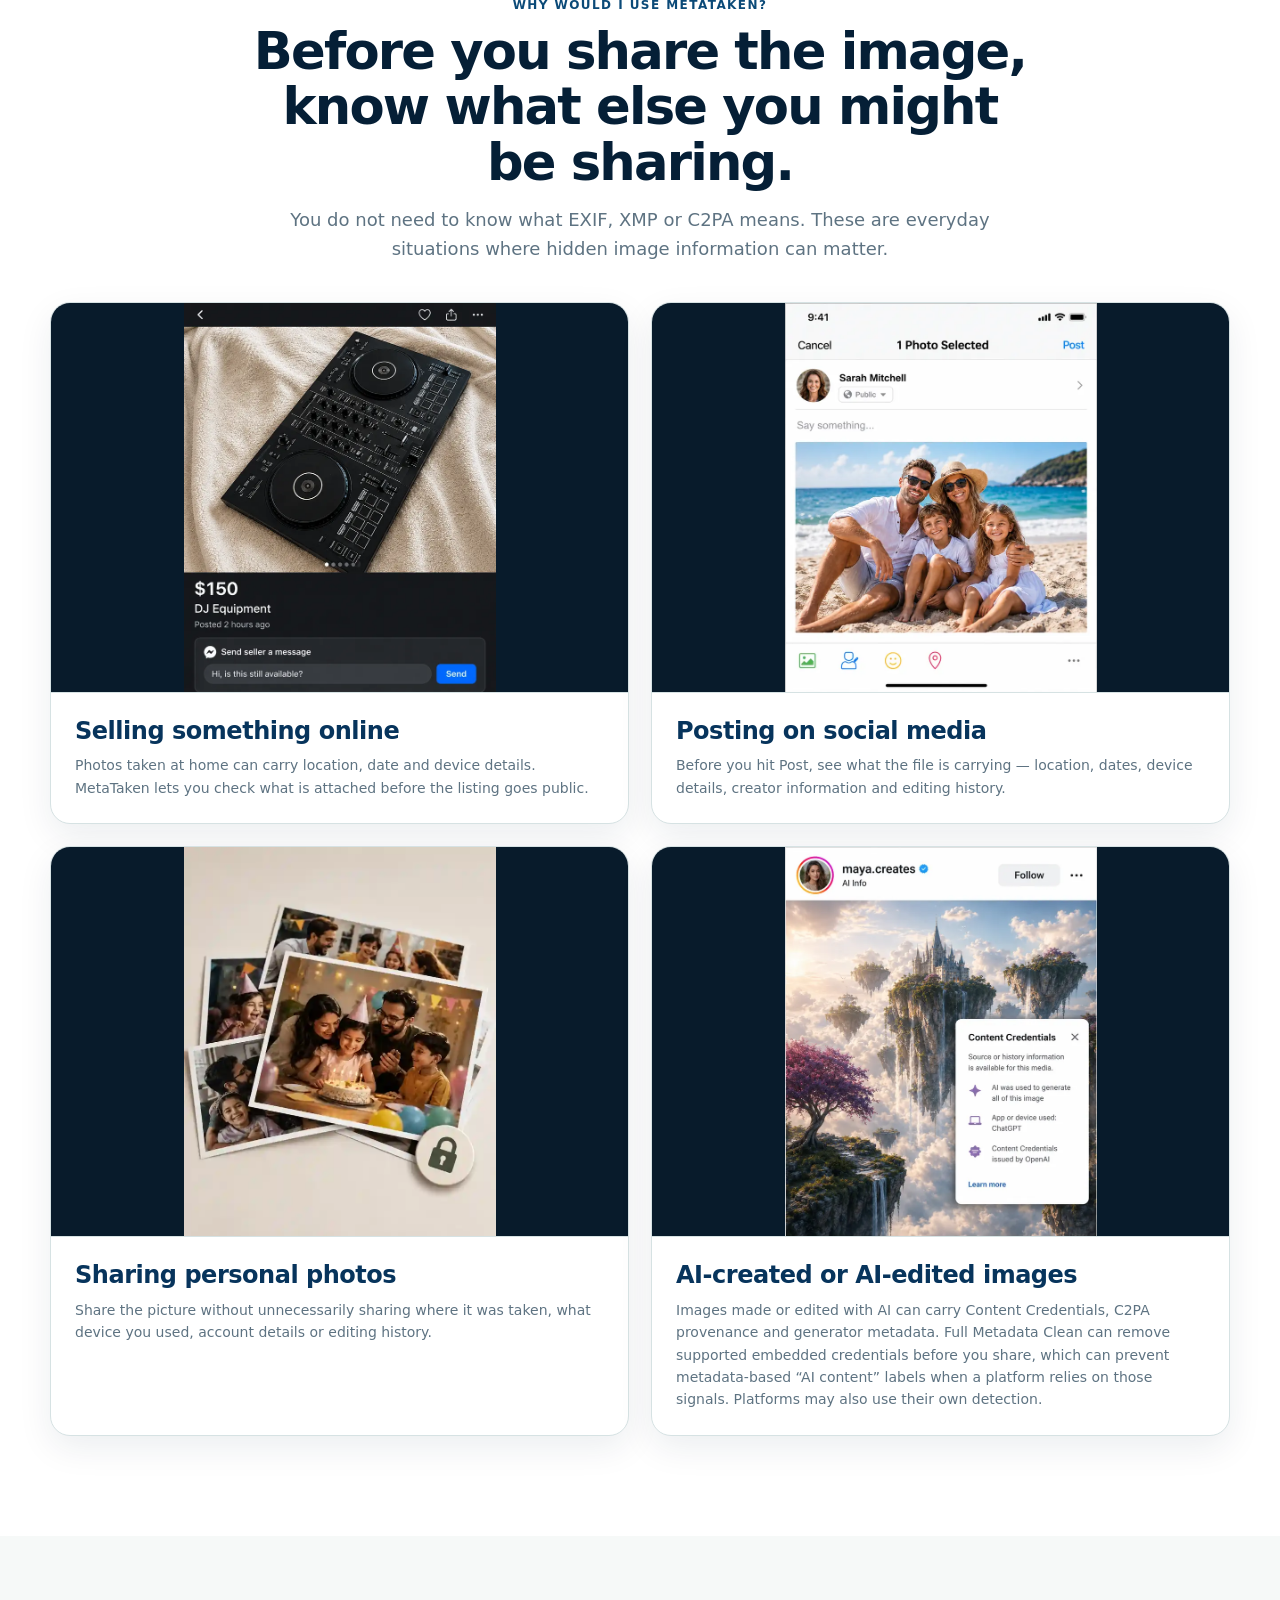
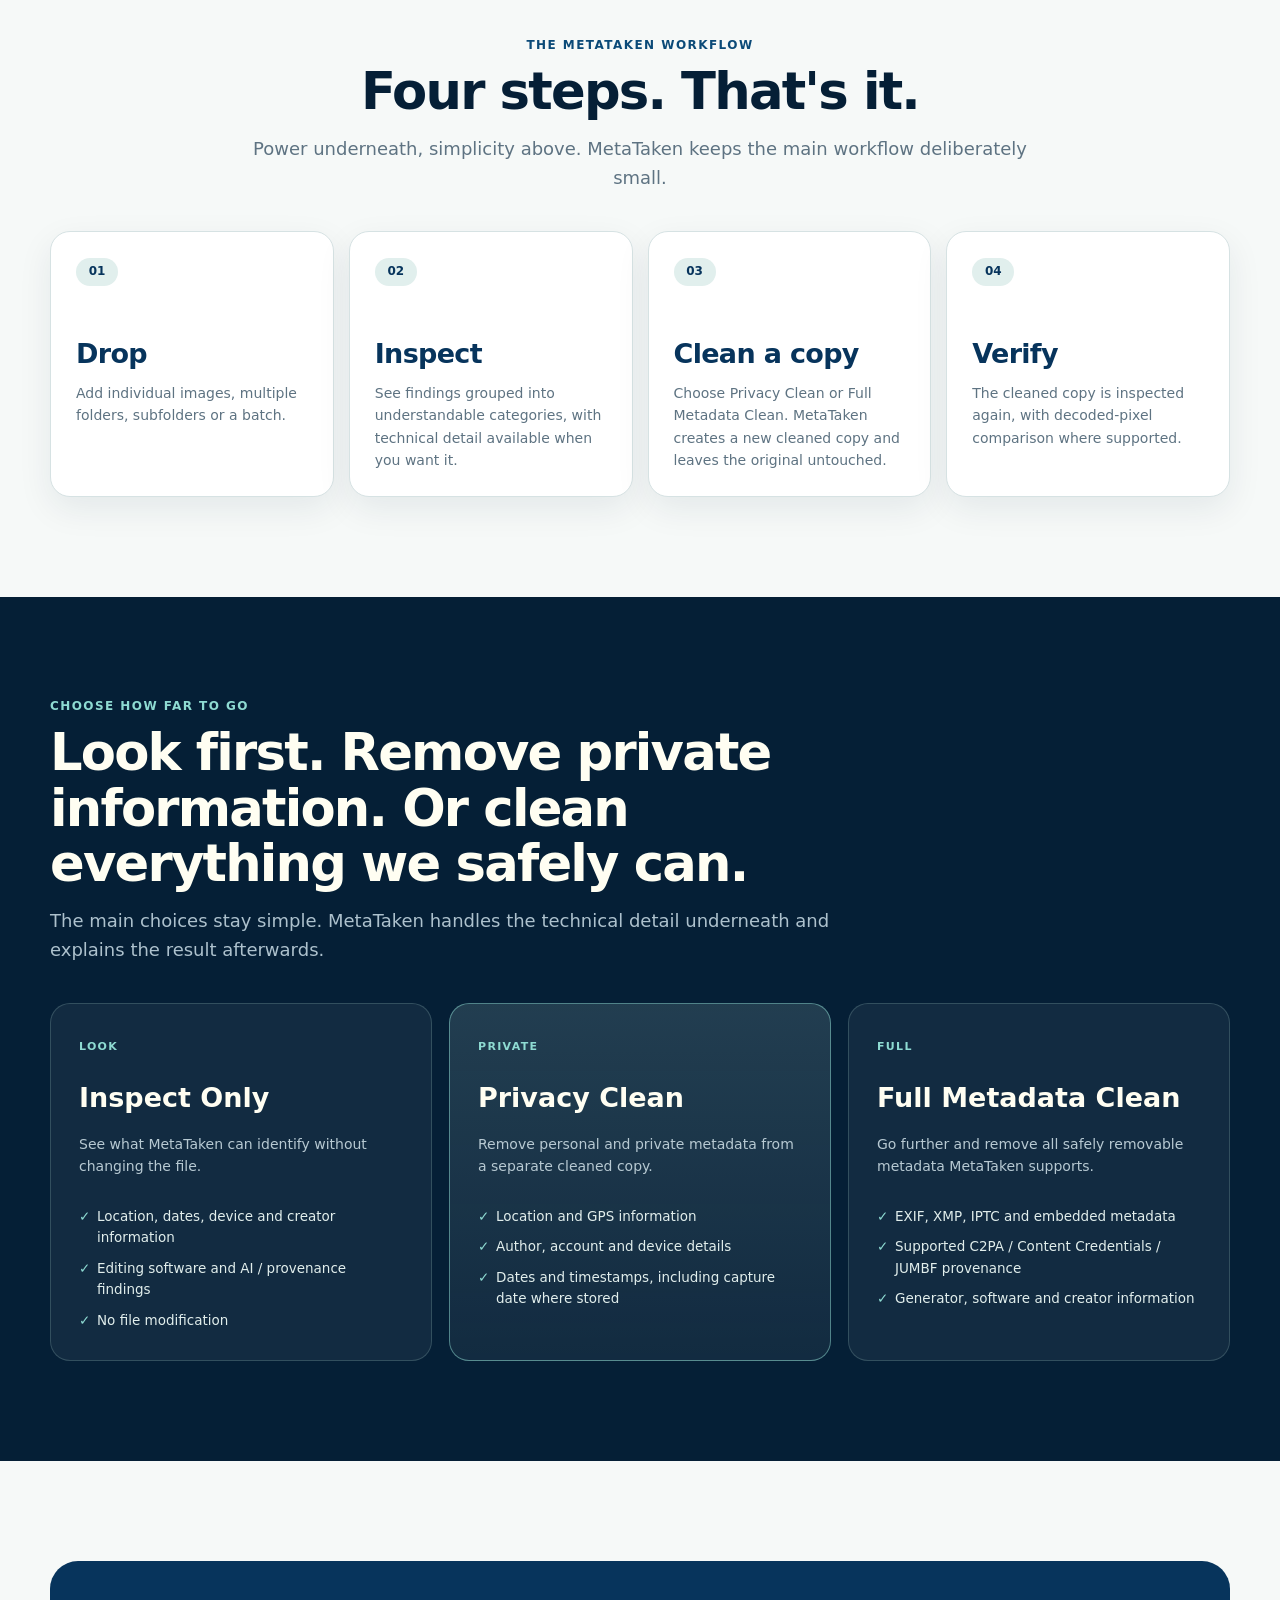
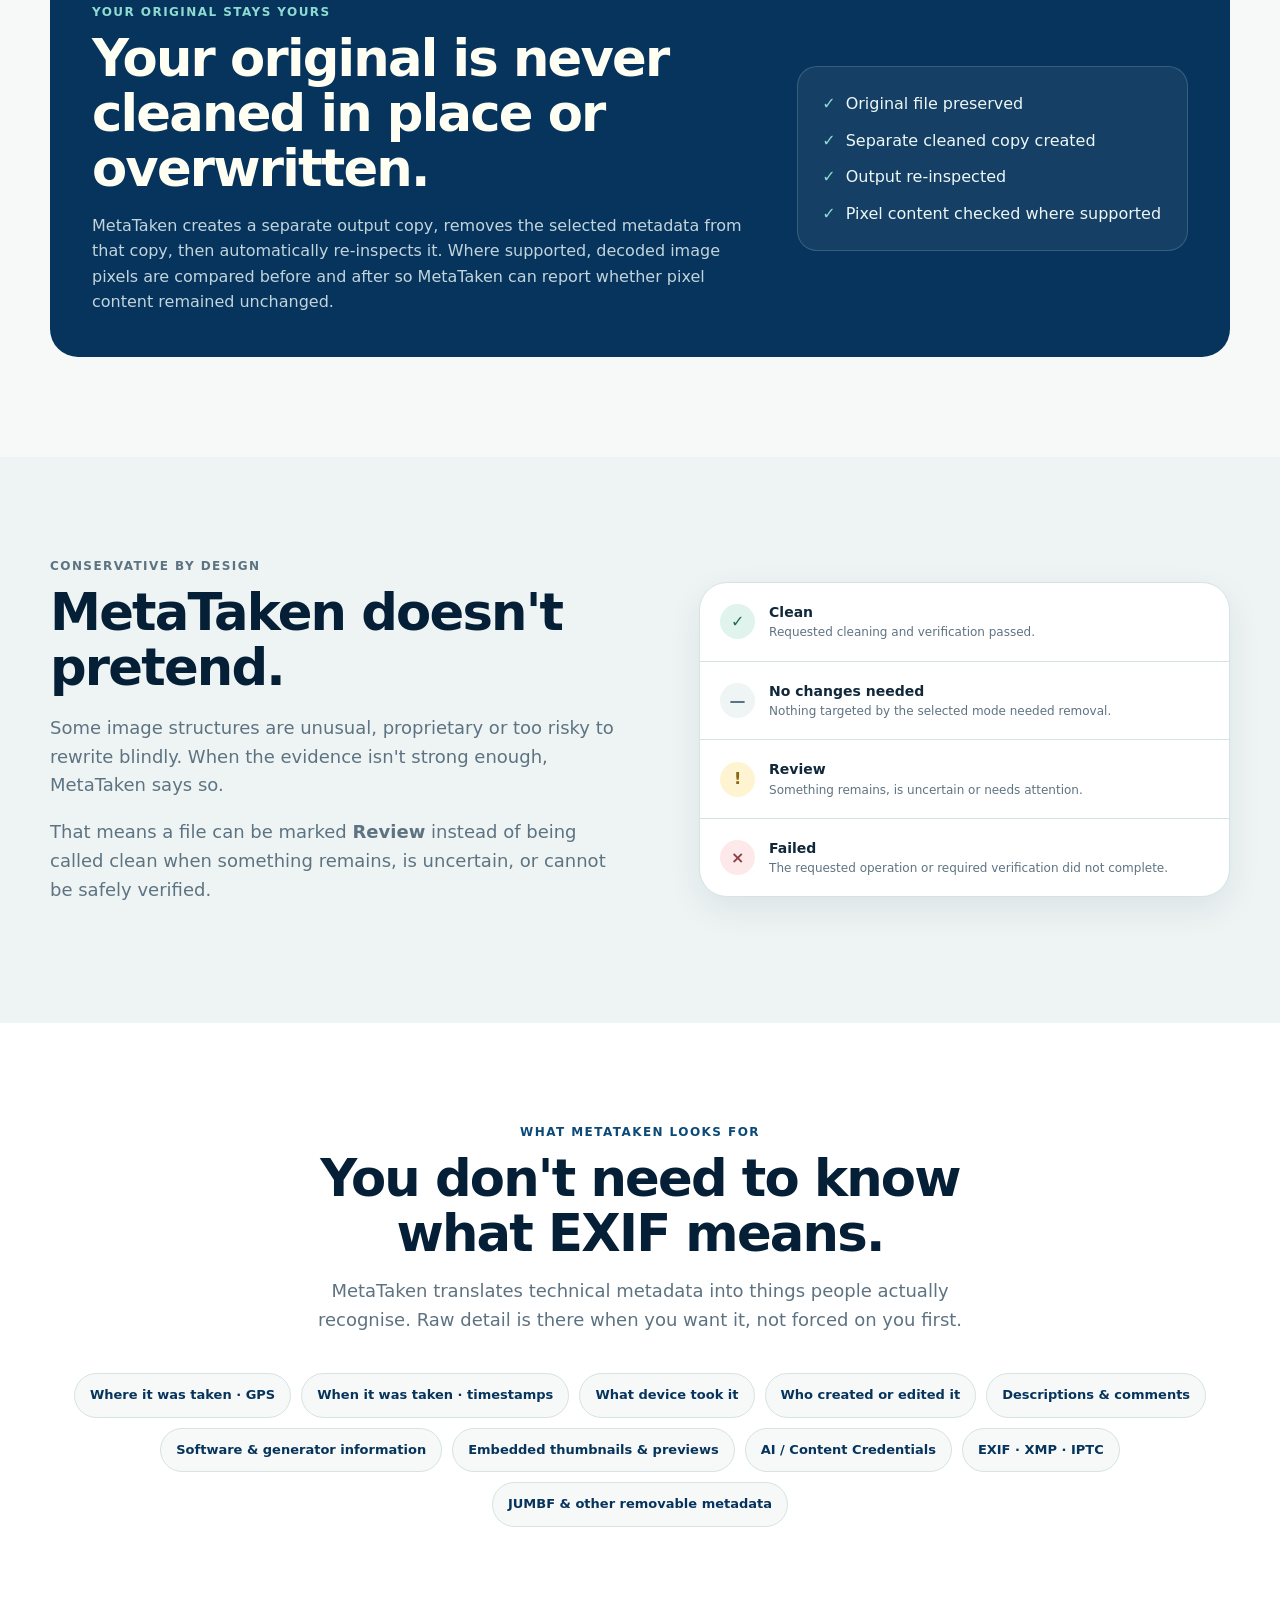
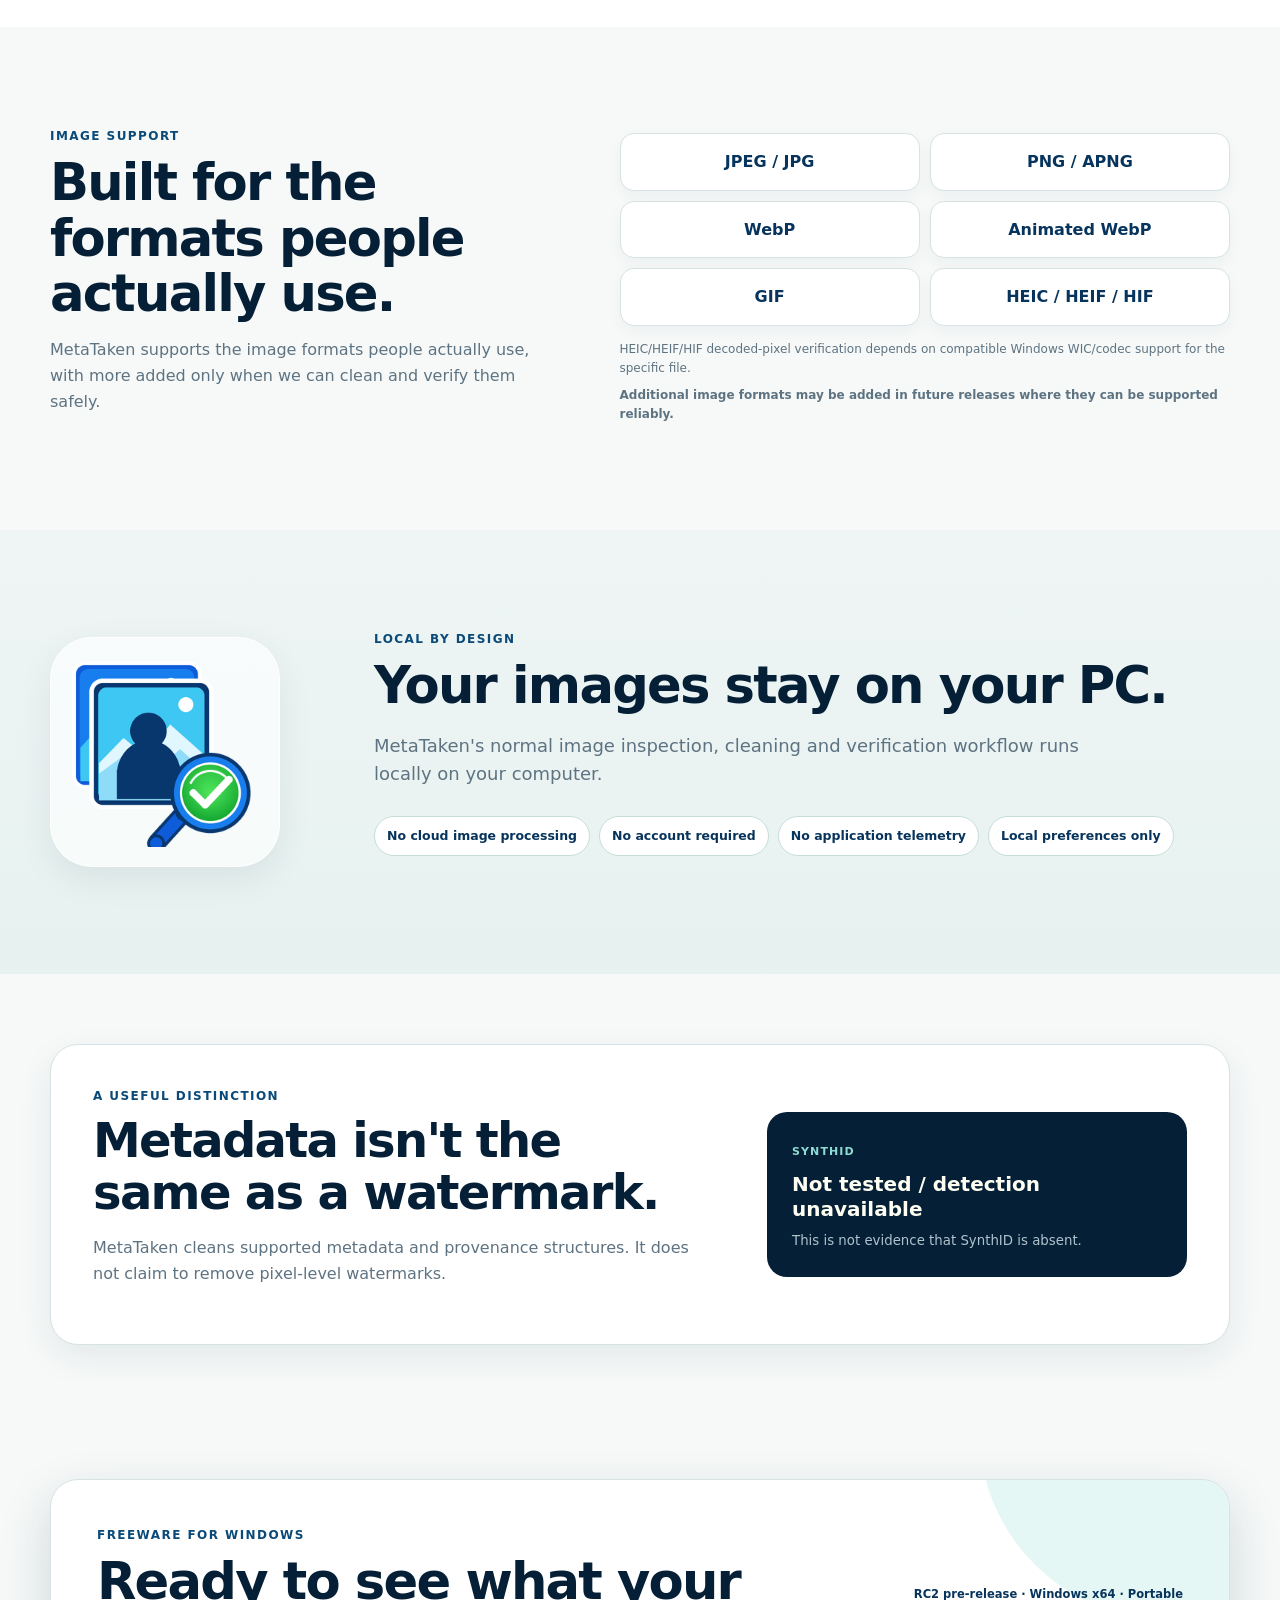
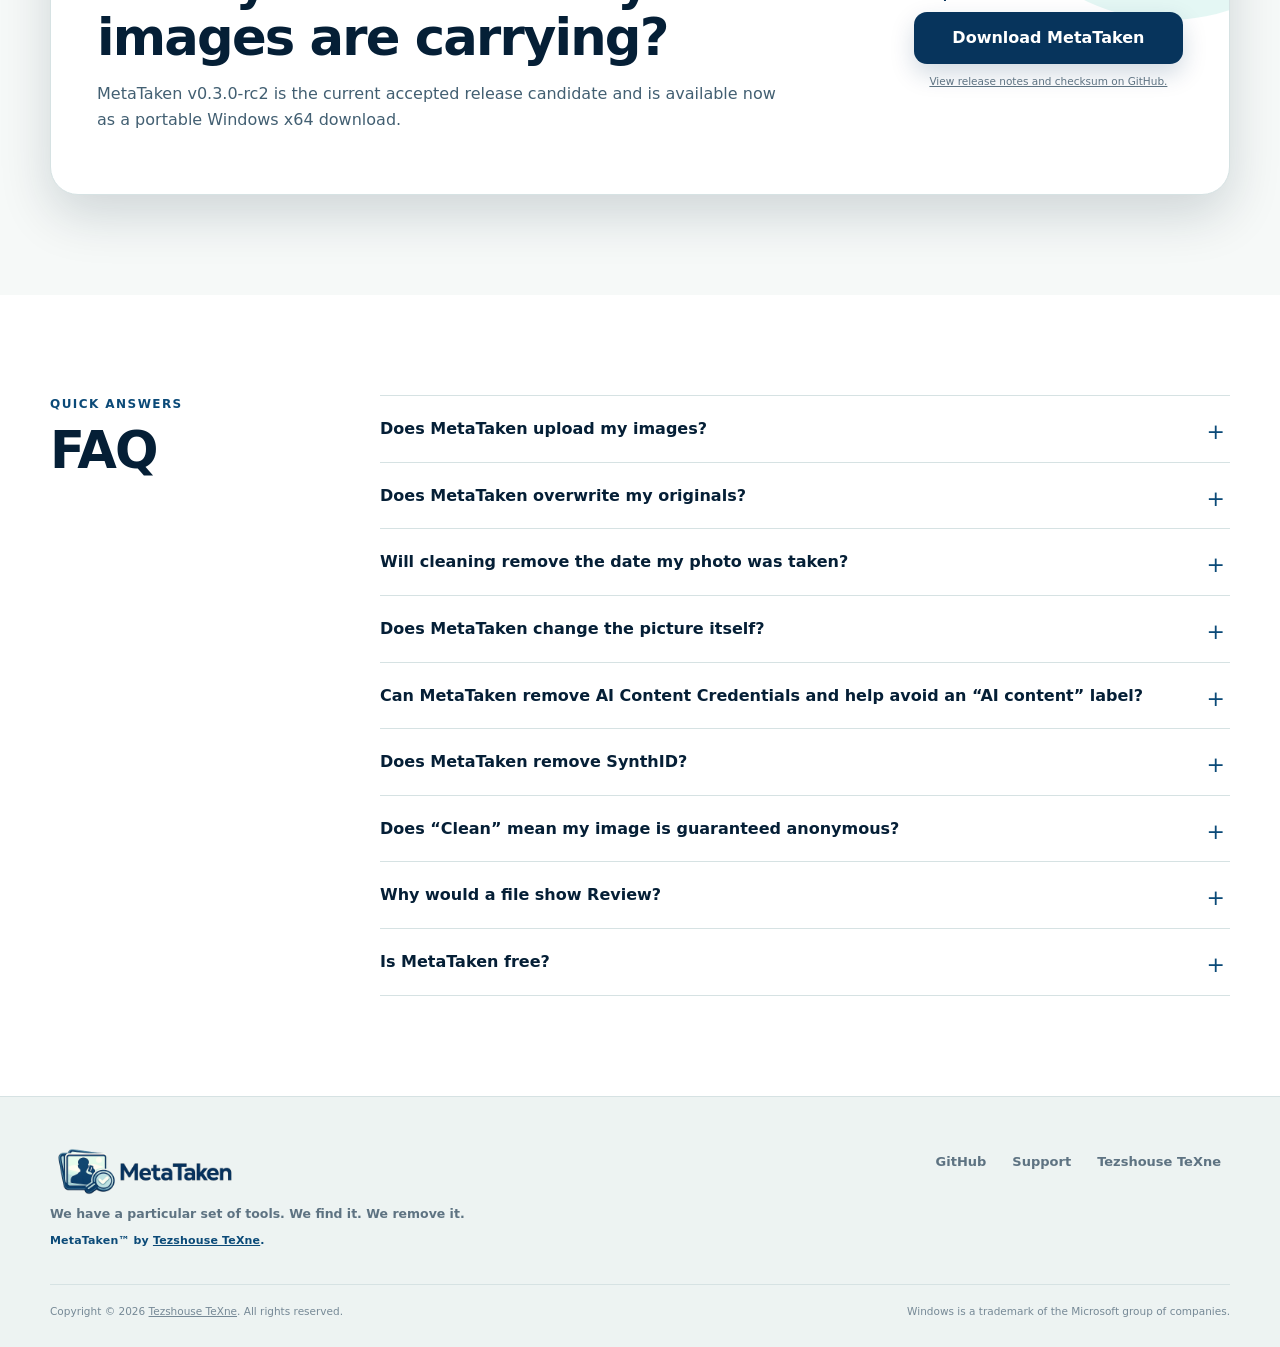
==== commit 8b9bb437: "Align birthday card and honesty paragraph sizing" ====
--- a/index.html
+++ b/index.html
@@ -229,7 +229,7 @@
 
           <article class="use-case-card">
             <div class="use-case-media">
-              <img src="assets/use-cases/sharing-personal.svg" alt="A stack of family birthday photos with a privacy lock icon." loading="lazy" decoding="async">
+              <img src="assets/use-cases/sharing-personal.webp" alt="A stack of family birthday photos with a privacy lock icon." width="700" height="875" loading="lazy" decoding="async">
             </div>
             <div class="use-case-copy">
               <h3>Sharing personal photos</h3>
@@ -350,7 +350,7 @@
           <p class="eyebrow">Conservative by design</p>
           <h2>MetaTaken doesn't pretend.</h2>
           <p class="lead">Some image structures are unusual, proprietary or too risky to rewrite blindly. When the evidence isn't strong enough, MetaTaken says so.</p>
-          <p>That means a file can be marked <strong>Review</strong> instead of being called clean when something remains, is uncertain, or cannot be safely verified.</p>
+          <p class="lead">That means a file can be marked <strong>Review</strong> instead of being called clean when something remains, is uncertain, or cannot be safely verified.</p>
         </div>
         <div class="status-board">
           <div class="status-line status-clean"><span>✓</span><div><strong>Clean</strong><small>Requested cleaning and verification passed.</small></div></div>
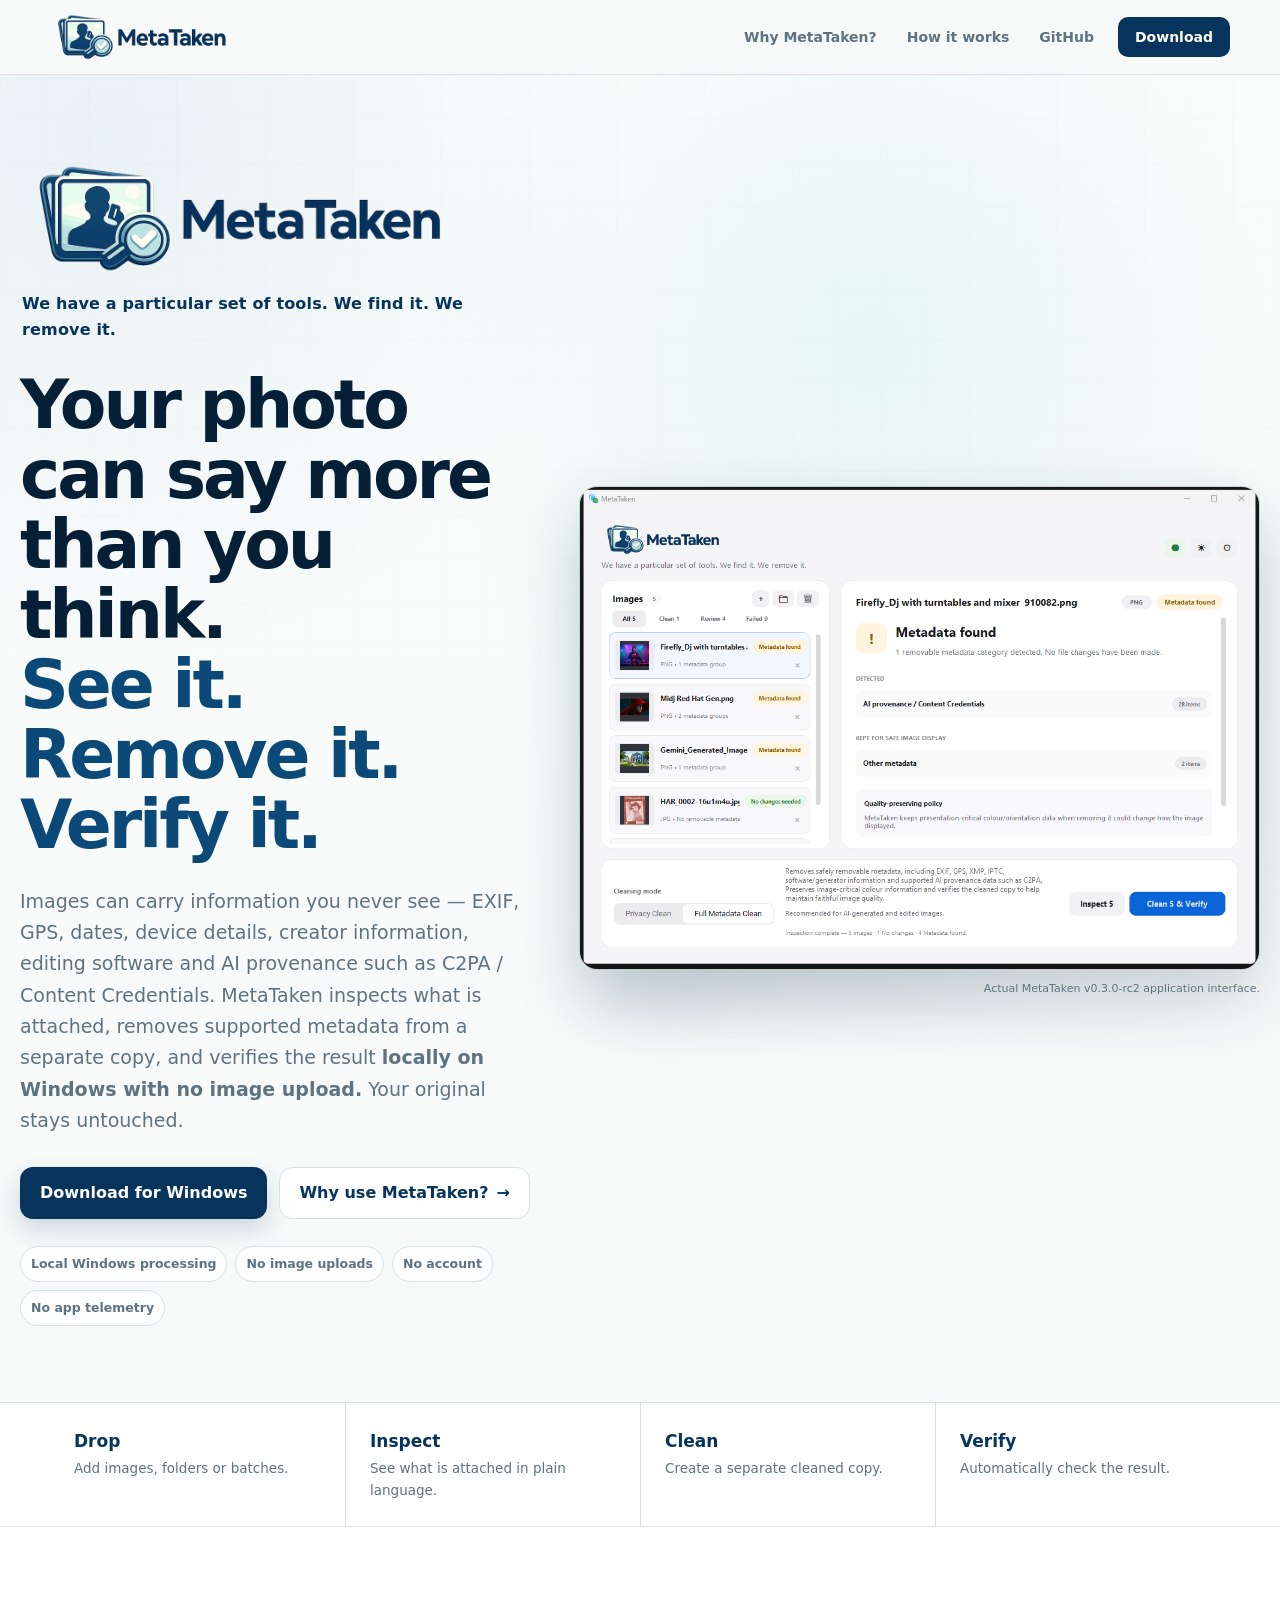
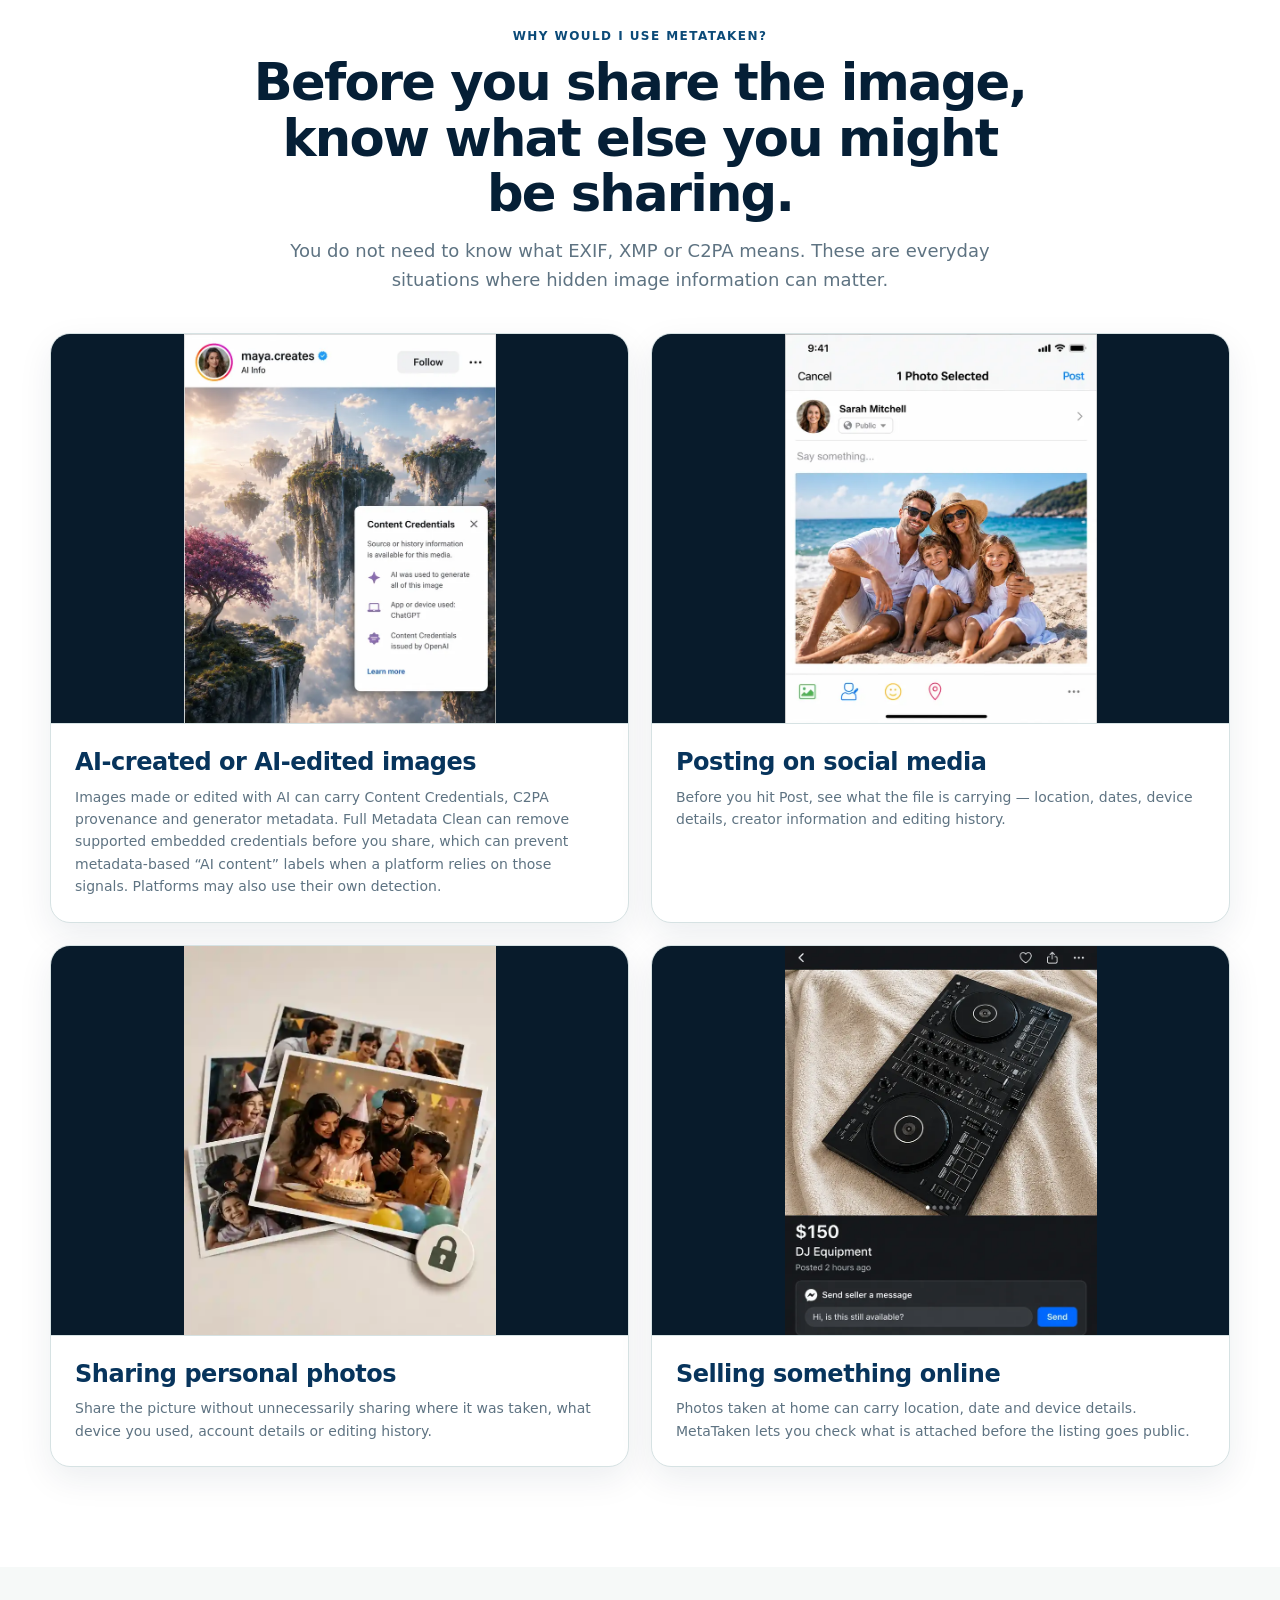
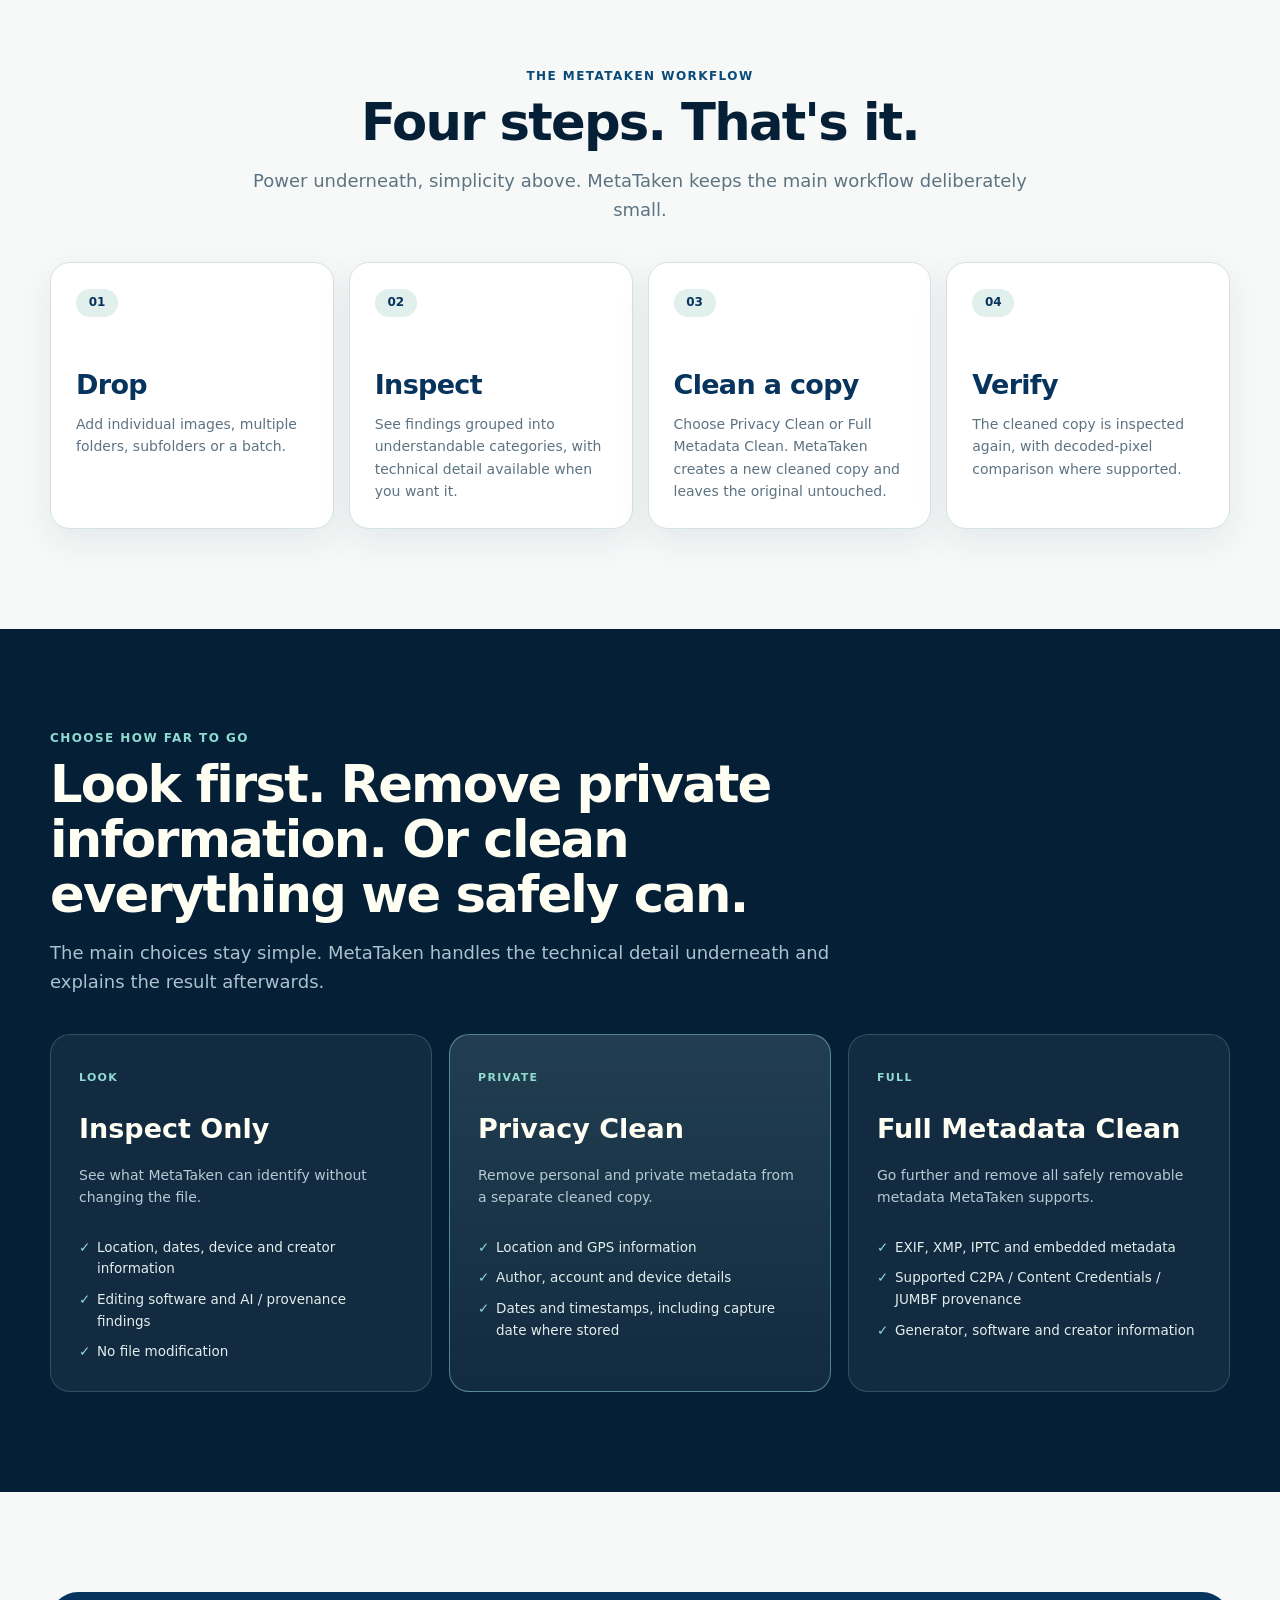
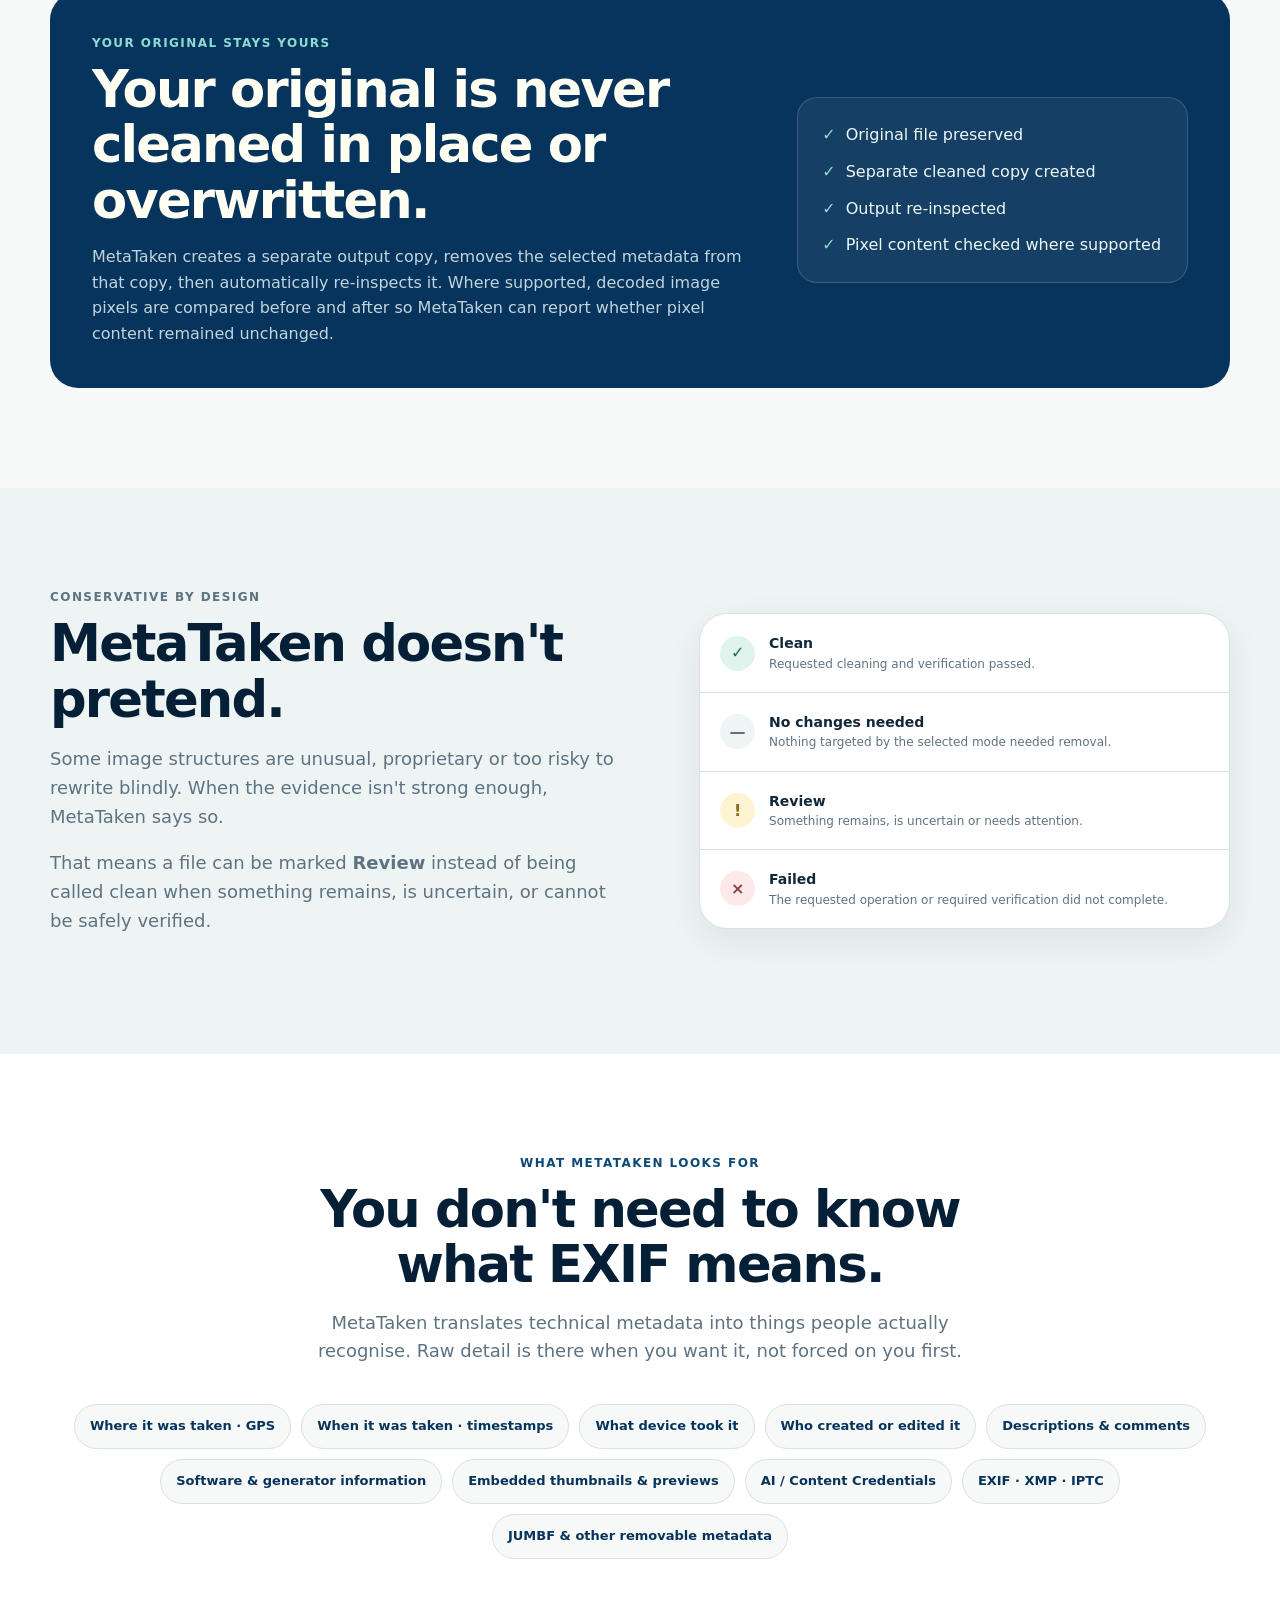
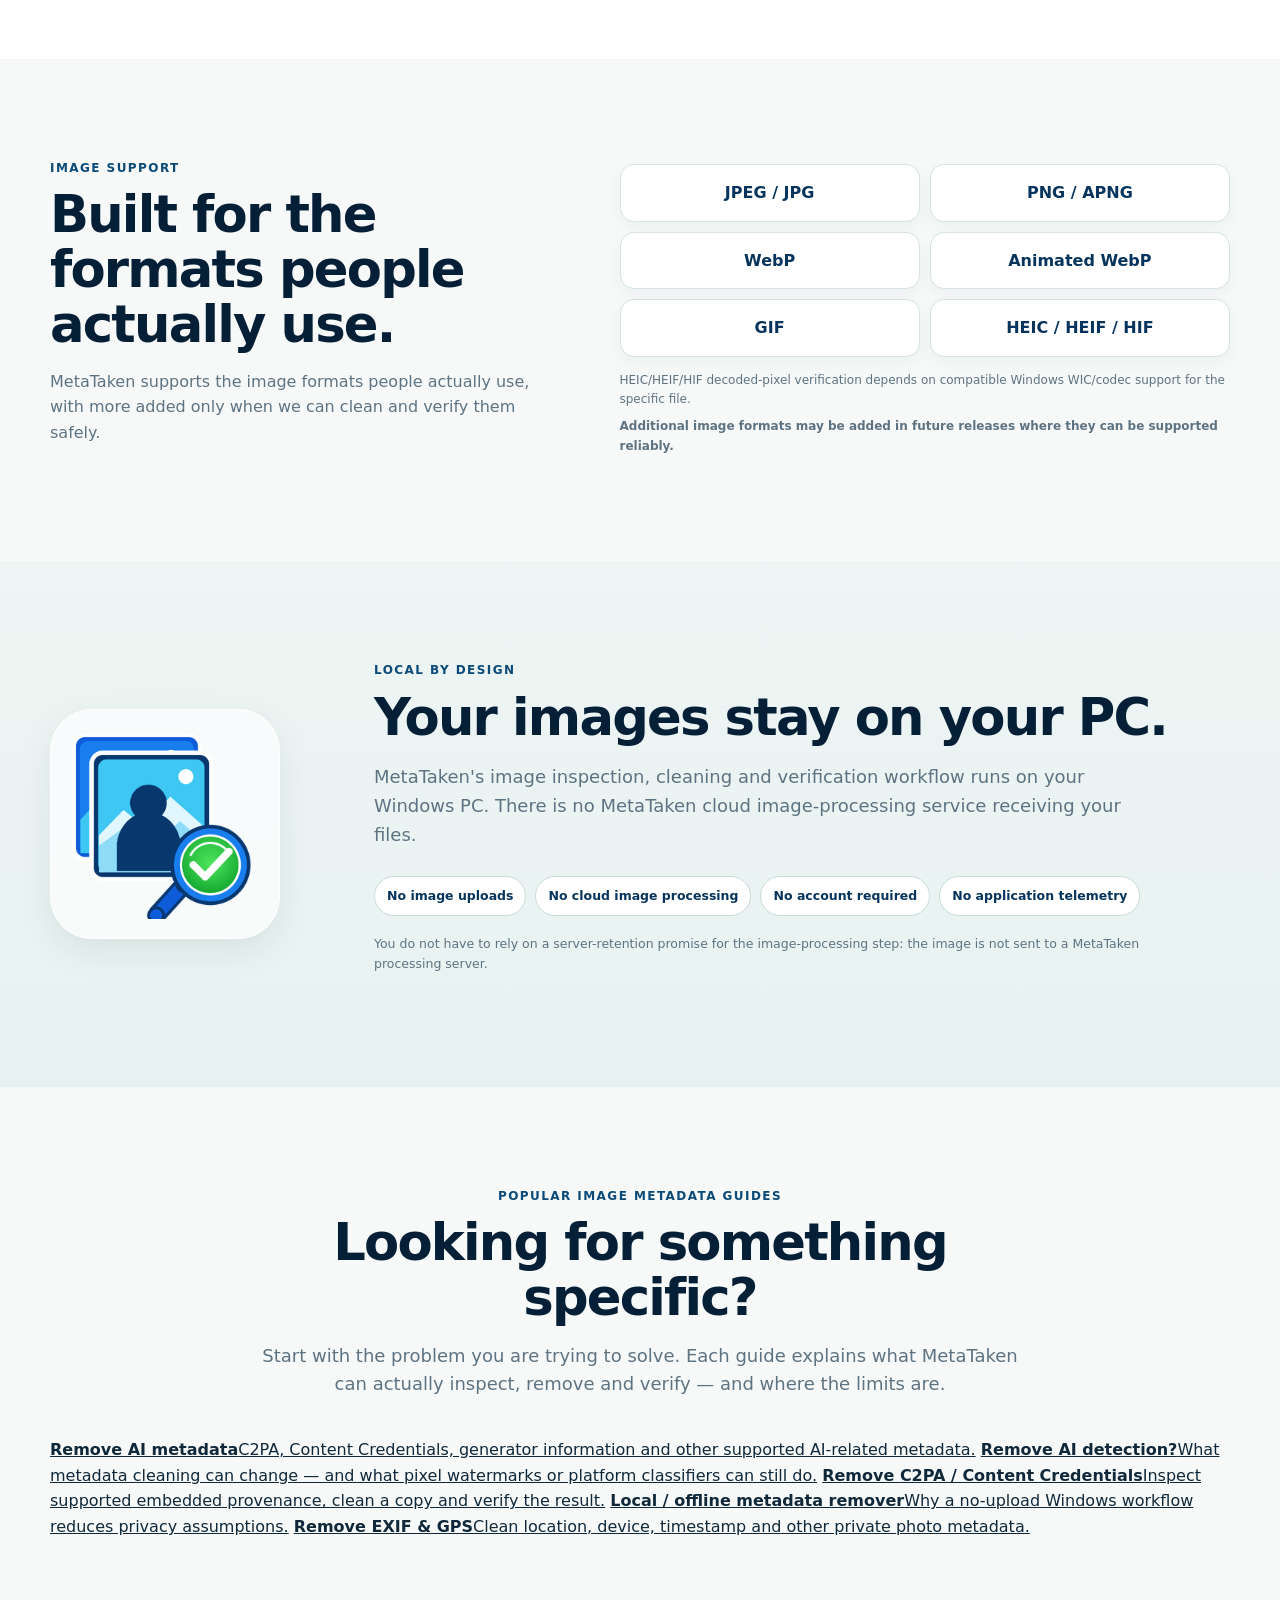
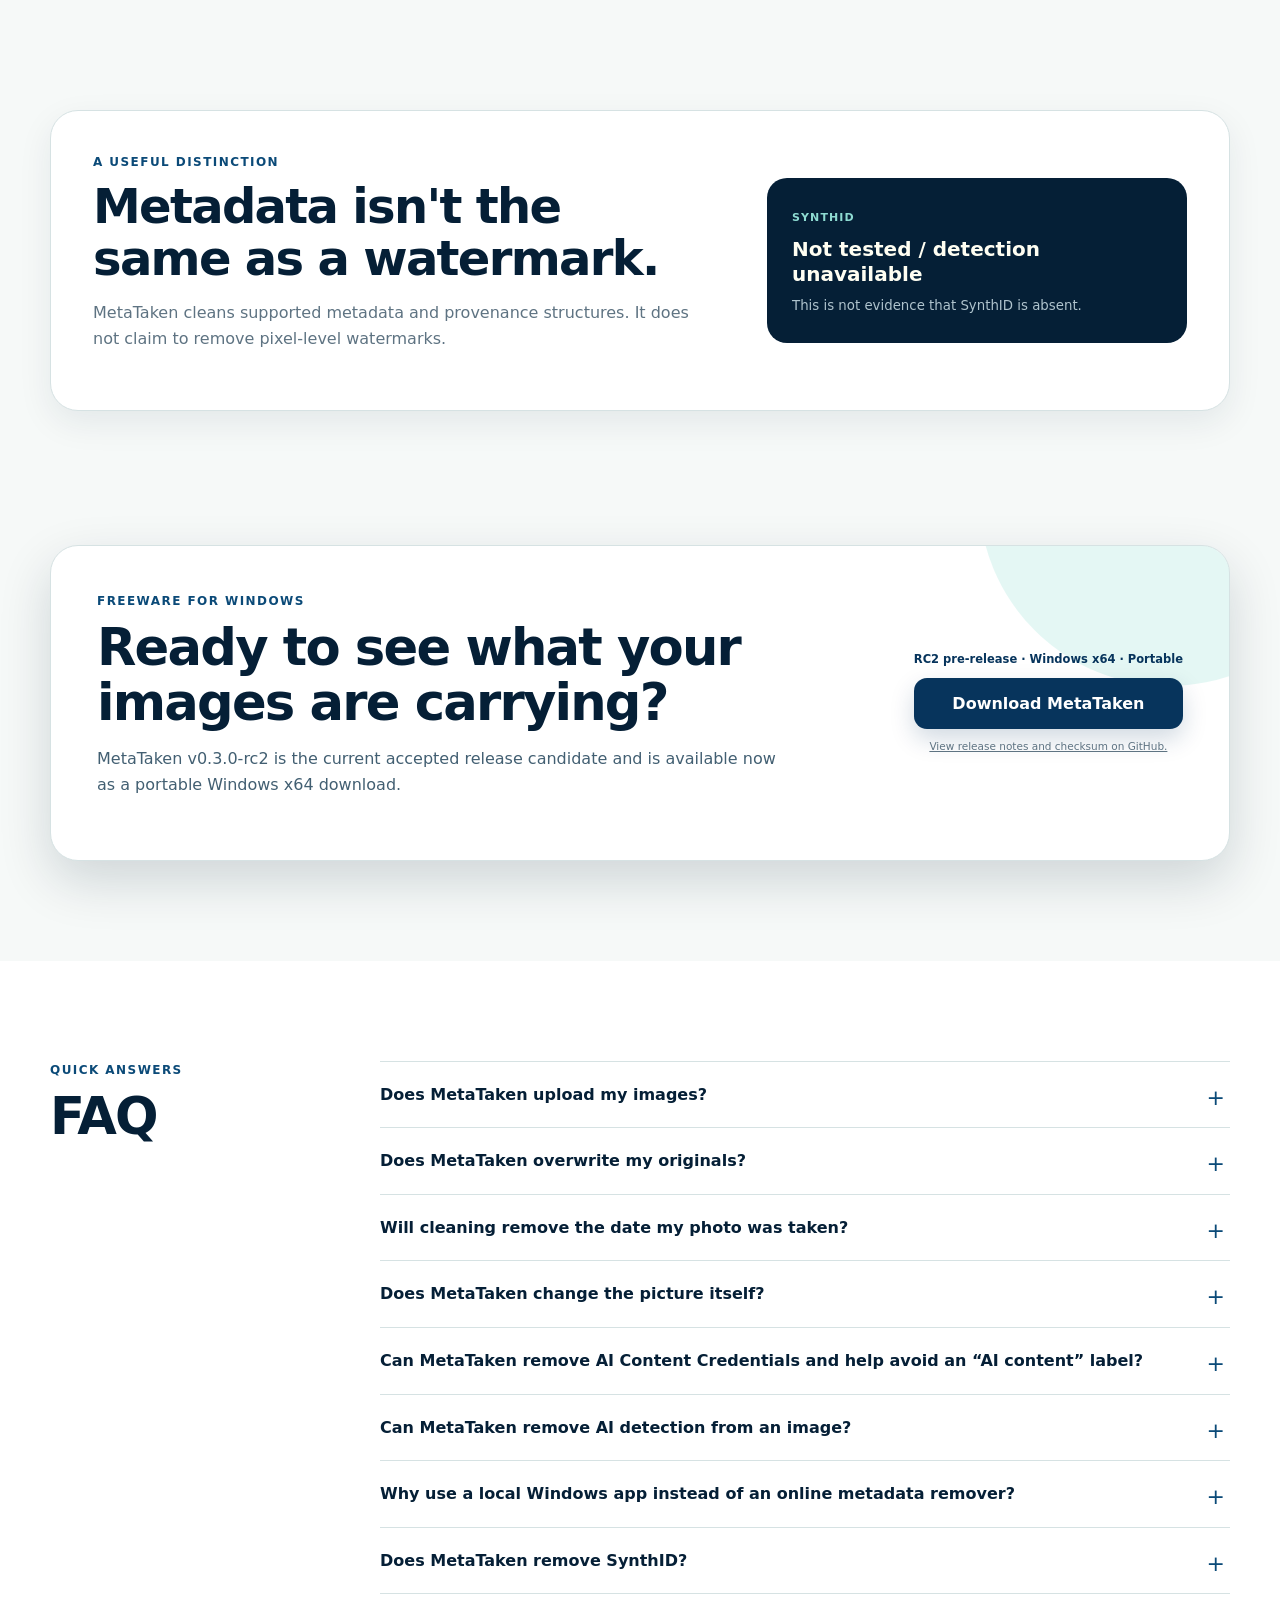
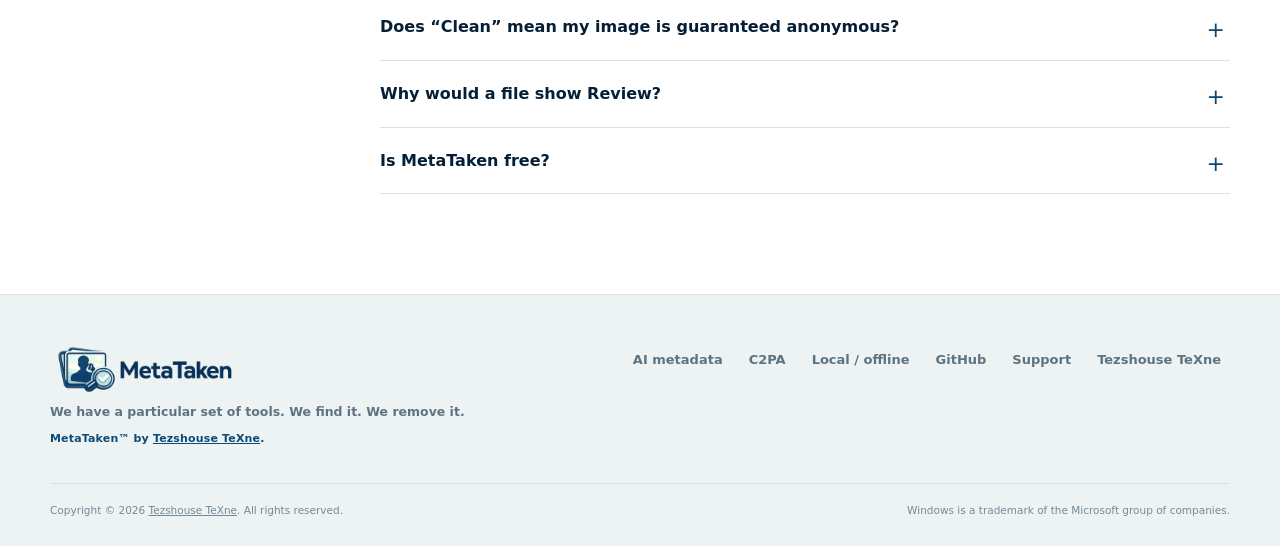
==== commit 7e958ee2: "SEO: strengthen AI metadata and local processing positioning" ====
--- a/index.html
+++ b/index.html
@@ -6,11 +6,11 @@
   <meta name="color-scheme" content="light dark">
   <meta name="theme-color" media="(prefers-color-scheme: light)" content="#f7faf9">
   <meta name="theme-color" media="(prefers-color-scheme: dark)" content="#071827">
-  <meta name="description" content="MetaTaken is a free local Windows utility that shows you what information is attached to an image, removes supported metadata from a separate cleaned copy, and verifies the result.">
-  <meta name="robots" content="index,follow,max-image-preview:large">
+  <meta name="description" content="Inspect and remove EXIF, GPS, AI metadata and C2PA Content Credentials locally on Windows. No image uploads. Clean a copy, then verify what was removed.">
+  <meta name="robots" content="index,follow,max-image-preview:large,max-snippet:-1">
   <meta name="application-name" content="MetaTaken">
   <meta name="author" content="Tezshouse TeXne">
-  <title>MetaTaken™ — Image Metadata Cleaner &amp; Inspector for Windows</title>
+  <title>MetaTaken™ — AI Metadata, EXIF &amp; C2PA Remover for Windows</title>
 
   <link rel="canonical" href="https://metataken.com/">
   <link rel="icon" type="image/png" href="assets/metataken-icon.png">
@@ -20,16 +20,16 @@
   <meta property="og:site_name" content="MetaTaken">
   <meta property="og:locale" content="en_AU">
   <meta property="og:url" content="https://metataken.com/">
-  <meta property="og:title" content="MetaTaken™ — Image Metadata Cleaner for Windows">
-  <meta property="og:description" content="Before you share an image, see what else you might be sharing. Inspect, clean and verify metadata locally on Windows while keeping your original untouched.">
+  <meta property="og:title" content="MetaTaken™ — Local AI &amp; Image Metadata Cleaner for Windows">
+  <meta property="og:description" content="Inspect and remove EXIF, GPS, AI metadata and C2PA Content Credentials locally on Windows. No image uploads. Clean a copy, then verify the result.">
   <meta property="og:image" content="https://metataken.com/assets/metataken-app-light.png">
   <meta property="og:image:width" content="1140">
   <meta property="og:image:height" content="810">
   <meta property="og:image:alt" content="MetaTaken for Windows showing image inspection results and metadata cleaning controls.">
 
   <meta name="twitter:card" content="summary_large_image">
-  <meta name="twitter:title" content="MetaTaken™ — Image Metadata Cleaner for Windows">
-  <meta name="twitter:description" content="Before you share an image, see what else you might be sharing. MetaTaken explains hidden metadata, creates a separate cleaned copy and verifies the result.">
+  <meta name="twitter:title" content="MetaTaken™ — Local AI &amp; Image Metadata Cleaner for Windows">
+  <meta name="twitter:description" content="Remove supported EXIF, GPS, AI metadata and C2PA Content Credentials locally on Windows, then verify the cleaned copy.">
   <meta name="twitter:image" content="https://metataken.com/assets/metataken-app-light.png">
   <meta name="twitter:image:alt" content="MetaTaken for Windows showing image inspection results and metadata cleaning controls.">
 
@@ -60,7 +60,7 @@
         "softwareVersion": "0.3.0-rc2",
         "operatingSystem": "Windows x64",
         "applicationCategory": "UtilitiesApplication",
-        "description": "A local Windows utility that inspects image metadata, removes supported metadata from a separate cleaned copy and verifies the result without intentionally altering image pixels.",
+        "description": "A local Windows utility that inspects EXIF, GPS, AI-related metadata and C2PA Content Credentials, removes supported metadata from a separate cleaned copy and verifies the result without intentionally altering image pixels.",
         "image": "https://metataken.com/assets/metataken-icon.png",
         "screenshot": "https://metataken.com/assets/metataken-app-light.png",
         "isAccessibleForFree": true,
@@ -164,7 +164,7 @@
           </div>
 
           <h1>Your photo can say more than you think.<br><span>See it. Remove it. Verify it.</span></h1>
-          <p class="hero-intro">Images can carry information you never see — where they were taken, when, what device was used, who created or edited them, and even which software or AI tools were involved. MetaTaken explains what is attached, lets you remove what you do not want, and creates a separate cleaned copy. <strong>Your original stays untouched.</strong></p>
+          <p class="hero-intro">Images can carry information you never see — EXIF, GPS, dates, device details, creator information, editing software and AI provenance such as C2PA / Content Credentials. MetaTaken inspects what is attached, removes supported metadata from a separate copy, and verifies the result <strong>locally on Windows with no image upload.</strong> Your original stays untouched.</p>
 
           <div class="hero-actions">
             <a class="button button-primary" href="https://github.com/Tezshouse-TeXne/MetaTaken/releases/download/v0.3.0-rc2/MetaTaken-v0.3.0-rc2-portable.zip">Download for Windows</a>
@@ -172,10 +172,10 @@
           </div>
 
           <div class="trust-row" aria-label="MetaTaken privacy and workflow highlights">
-            <span>Local processing</span>
+            <span>Local Windows processing</span>
+            <span>No image uploads</span>
             <span>No account</span>
             <span>No app telemetry</span>
-            <span>Original never overwritten</span>
           </div>
         </div>
 
@@ -209,41 +209,41 @@
         <div class="use-case-grid">
           <article class="use-case-card">
             <div class="use-case-media">
+              <img src="assets/use-cases/ai-credentials.webp" alt="An AI-generated fantasy image in a social-style post with Content Credentials information." width="700" height="875" loading="lazy" decoding="async">
+            </div>
+            <div class="use-case-copy">
+              <h3>AI-created or AI-edited images</h3>
+              <p>Images made or edited with AI can carry Content Credentials, C2PA provenance and generator metadata. Full Metadata Clean can remove supported embedded credentials before you share, which can prevent metadata-based “AI content” labels when a platform relies on those signals. Platforms may also use their own detection.</p>
+            </div>
+          </article>
+
+          <article class="use-case-card">
+            <div class="use-case-media">
+              <img src="assets/use-cases/posting-social.webp" alt="A social post composer with a family beach photo ready to post." width="700" height="875" loading="lazy" decoding="async">
+            </div>
+            <div class="use-case-copy">
+              <h3>Posting on social media</h3>
+              <p>Before you hit Post, see what the file is carrying — location, dates, device details, creator information and editing history.</p>
+            </div>
+          </article>
+
+          <article class="use-case-card">
+            <div class="use-case-media">
+              <img src="assets/use-cases/sharing-personal.webp" alt="A stack of family birthday photos with a privacy lock icon." width="700" height="875" loading="lazy" decoding="async">
+            </div>
+            <div class="use-case-copy">
+              <h3>Sharing personal photos</h3>
+              <p>Share the picture without unnecessarily sharing where it was taken, what device you used, account details or editing history.</p>
+            </div>
+          </article>
+
+          <article class="use-case-card">
+            <div class="use-case-media">
               <img src="assets/use-cases/selling-online.webp" alt="A generic marketplace listing for DJ equipment priced at $150." width="700" height="875" loading="lazy" decoding="async">
             </div>
             <div class="use-case-copy">
               <h3>Selling something online</h3>
               <p>Photos taken at home can carry location, date and device details. MetaTaken lets you check what is attached before the listing goes public.</p>
-            </div>
-          </article>
-
-          <article class="use-case-card">
-            <div class="use-case-media">
-              <img src="assets/use-cases/posting-social.webp" alt="A social post composer with a family beach photo ready to post." width="700" height="875" loading="lazy" decoding="async">
-            </div>
-            <div class="use-case-copy">
-              <h3>Posting on social media</h3>
-              <p>Before you hit Post, see what the file is carrying — location, dates, device details, creator information and editing history.</p>
-            </div>
-          </article>
-
-          <article class="use-case-card">
-            <div class="use-case-media">
-              <img src="assets/use-cases/sharing-personal.webp" alt="A stack of family birthday photos with a privacy lock icon." width="700" height="875" loading="lazy" decoding="async">
-            </div>
-            <div class="use-case-copy">
-              <h3>Sharing personal photos</h3>
-              <p>Share the picture without unnecessarily sharing where it was taken, what device you used, account details or editing history.</p>
-            </div>
-          </article>
-
-          <article class="use-case-card">
-            <div class="use-case-media">
-              <img src="assets/use-cases/ai-credentials.webp" alt="An AI-generated fantasy image in a social-style post with Content Credentials information." width="700" height="875" loading="lazy" decoding="async">
-            </div>
-            <div class="use-case-copy">
-              <h3>AI-created or AI-edited images</h3>
-              <p>Images made or edited with AI can carry Content Credentials, C2PA provenance and generator metadata. Full Metadata Clean can remove supported embedded credentials before you share, which can prevent metadata-based “AI content” labels when a platform relies on those signals. Platforms may also use their own detection.</p>
             </div>
           </article>
         </div>
@@ -413,13 +413,32 @@
         <div>
           <p class="eyebrow">Local by design</p>
           <h2>Your images stay on your PC.</h2>
-          <p class="lead">MetaTaken's normal image inspection, cleaning and verification workflow runs locally on your computer.</p>
+          <p class="lead">MetaTaken's image inspection, cleaning and verification workflow runs on your Windows PC. There is no MetaTaken cloud image-processing service receiving your files.</p>
           <div class="privacy-points">
+            <span>No image uploads</span>
             <span>No cloud image processing</span>
             <span>No account required</span>
             <span>No application telemetry</span>
-            <span>Local preferences only</span>
-          </div>
+          </div>
+          <p class="privacy-note">You do not have to rely on a server-retention promise for the image-processing step: the image is not sent to a MetaTaken processing server.</p>
+        </div>
+      </div>
+    </section>
+
+
+    <section class="section guide-links-section" aria-labelledby="guides-title">
+      <div class="shell">
+        <div class="section-heading centered">
+          <p class="eyebrow">Popular image metadata guides</p>
+          <h2 id="guides-title">Looking for something specific?</h2>
+          <p>Start with the problem you are trying to solve. Each guide explains what MetaTaken can actually inspect, remove and verify — and where the limits are.</p>
+        </div>
+        <div class="guide-link-grid">
+          <a href="/remove-ai-metadata/"><strong>Remove AI metadata</strong><span>C2PA, Content Credentials, generator information and other supported AI-related metadata.</span></a>
+          <a href="/remove-ai-detection-from-image/"><strong>Remove AI detection?</strong><span>What metadata cleaning can change — and what pixel watermarks or platform classifiers can still do.</span></a>
+          <a href="/remove-c2pa-content-credentials/"><strong>Remove C2PA / Content Credentials</strong><span>Inspect supported embedded provenance, clean a copy and verify the result.</span></a>
+          <a href="/offline-image-metadata-remover/"><strong>Local / offline metadata remover</strong><span>Why a no-upload Windows workflow reduces privacy assumptions.</span></a>
+          <a href="/remove-exif-gps-metadata/"><strong>Remove EXIF &amp; GPS</strong><span>Clean location, device, timestamp and other private photo metadata.</span></a>
         </div>
       </div>
     </section>
@@ -480,6 +499,14 @@
           <details>
             <summary>Can MetaTaken remove AI Content Credentials and help avoid an “AI content” label?</summary>
             <p>Yes, Full Metadata Clean targets supported C2PA / Content Credentials / JUMBF provenance and generator metadata. When a platform applies a label from those embedded credentials, removing them can prevent that metadata-based label from following the cleaned file. Platforms may also use independent detection methods, so MetaTaken cannot guarantee how every service will classify every upload.</p>
+          </details>
+          <details>
+            <summary>Can MetaTaken remove AI detection from an image?</summary>
+            <p>MetaTaken can remove supported file-level AI provenance and metadata signals such as C2PA / Content Credentials, JUMBF and generator metadata. It cannot guarantee what an independent platform classifier will decide, and it does not claim to remove pixel-level watermarking such as SynthID. <a href="/remove-ai-detection-from-image/">See the full explanation.</a></p>
+          </details>
+          <details>
+            <summary>Why use a local Windows app instead of an online metadata remover?</summary>
+            <p>MetaTaken's image-processing workflow runs on your PC, so there is no MetaTaken cloud image-processing service receiving the file. Some web tools also process locally in-browser, while others upload files; MetaTaken deliberately uses a desktop workflow with no image upload, no account and no app telemetry. <a href="/offline-image-metadata-remover/">Read about local processing.</a></p>
           </details>
           <details>
             <summary>Does MetaTaken remove SynthID?</summary>
@@ -513,6 +540,9 @@
         <p class="footer-parent-brand">MetaTaken™ by <a href="https://tezshousetexne.com/">Tezshouse TeXne</a>.</p>
       </div>
       <div class="footer-links">
+        <a href="/remove-ai-metadata/">AI metadata</a>
+        <a href="/remove-c2pa-content-credentials/">C2PA</a>
+        <a href="/offline-image-metadata-remover/">Local / offline</a>
         <a href="https://github.com/Tezshouse-TeXne/MetaTaken/releases/tag/v0.3.0-rc2">GitHub</a>
         <a href="mailto:support@metataken.com">Support</a>
         <a href="https://tezshousetexne.com/">Tezshouse TeXne</a>
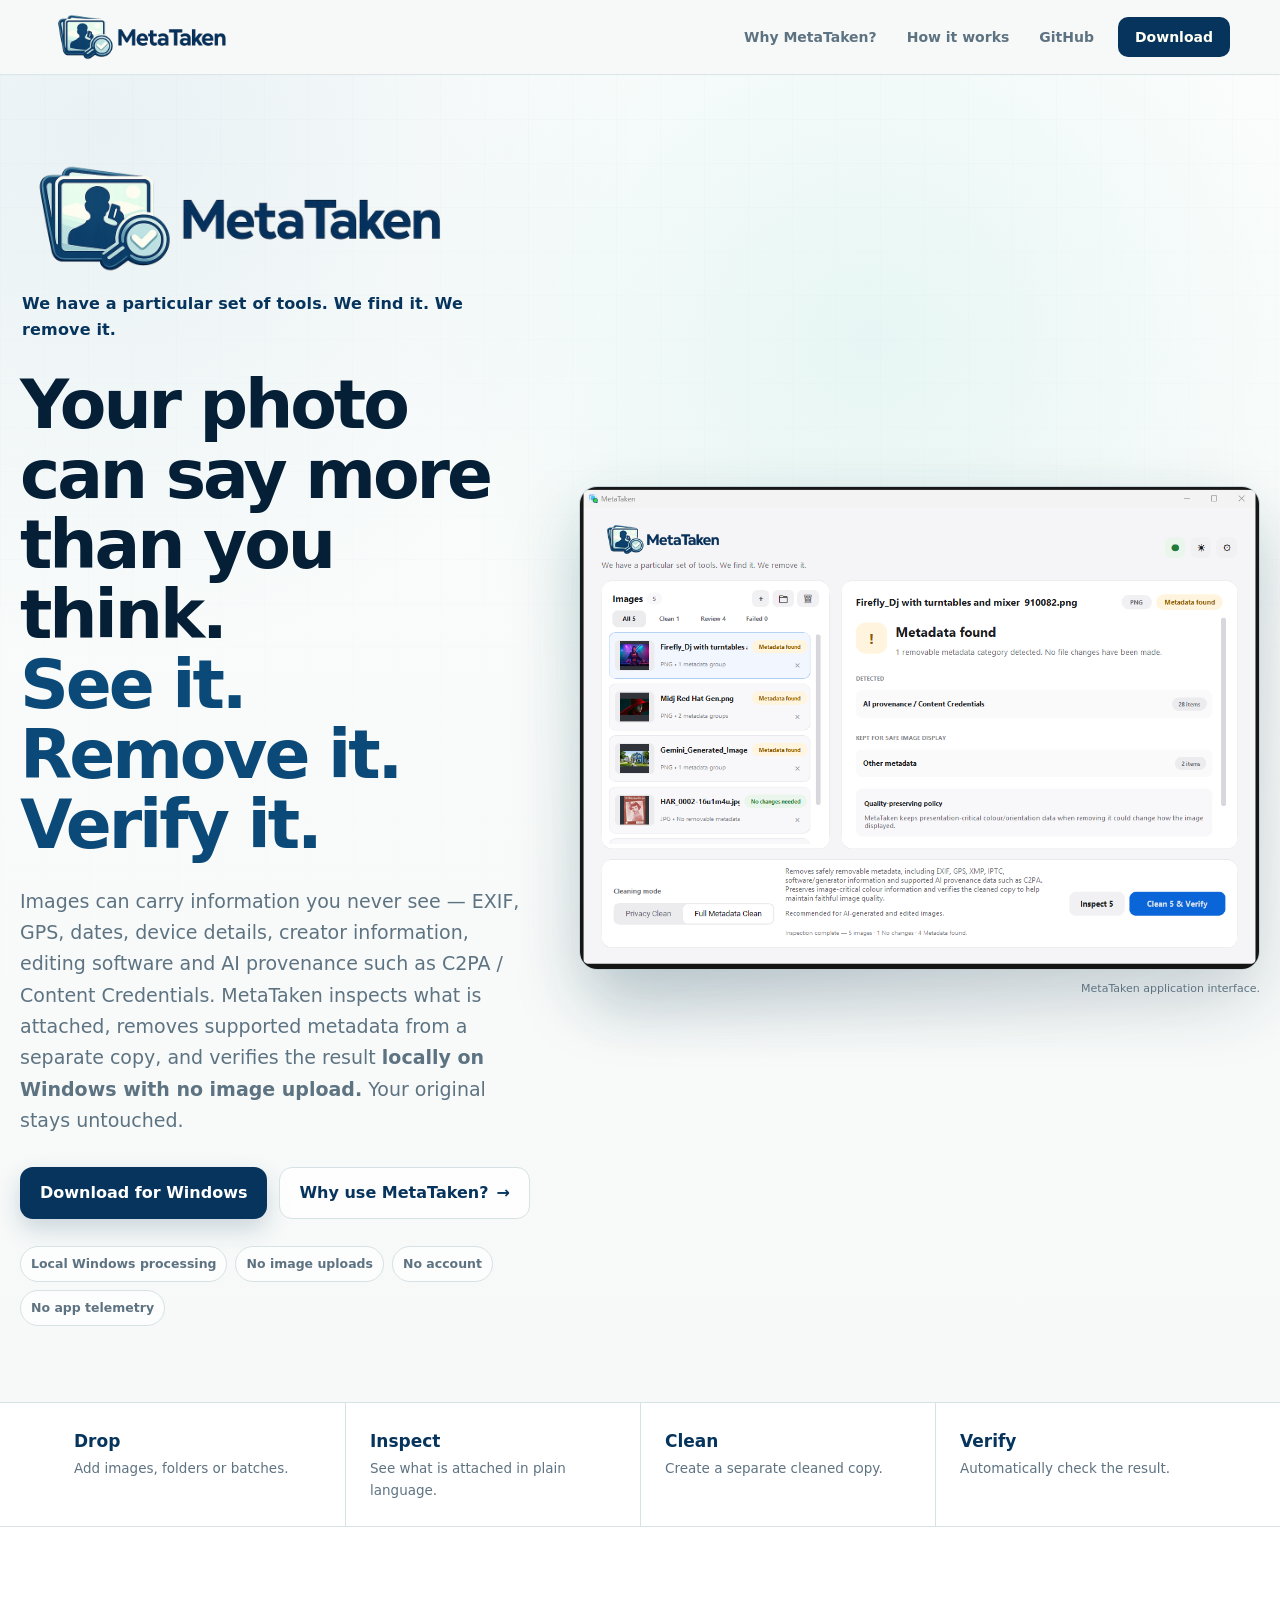
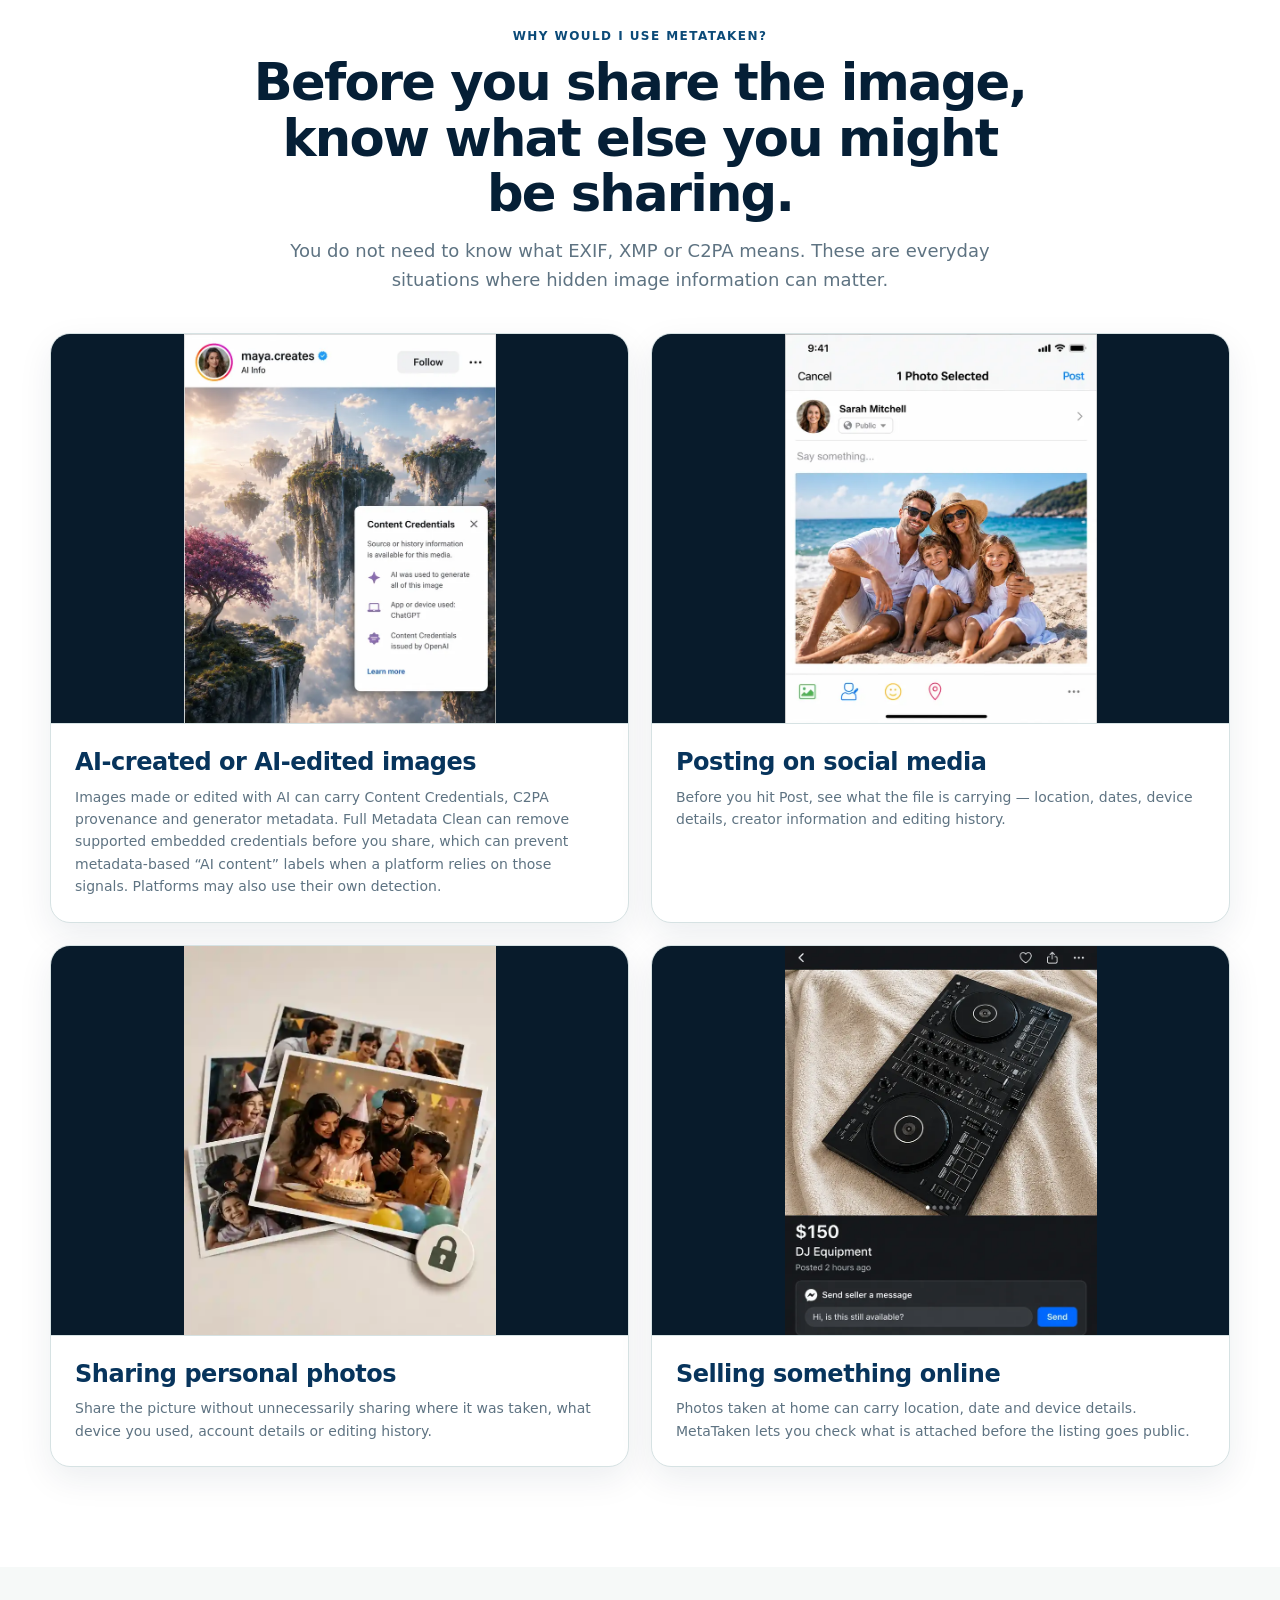
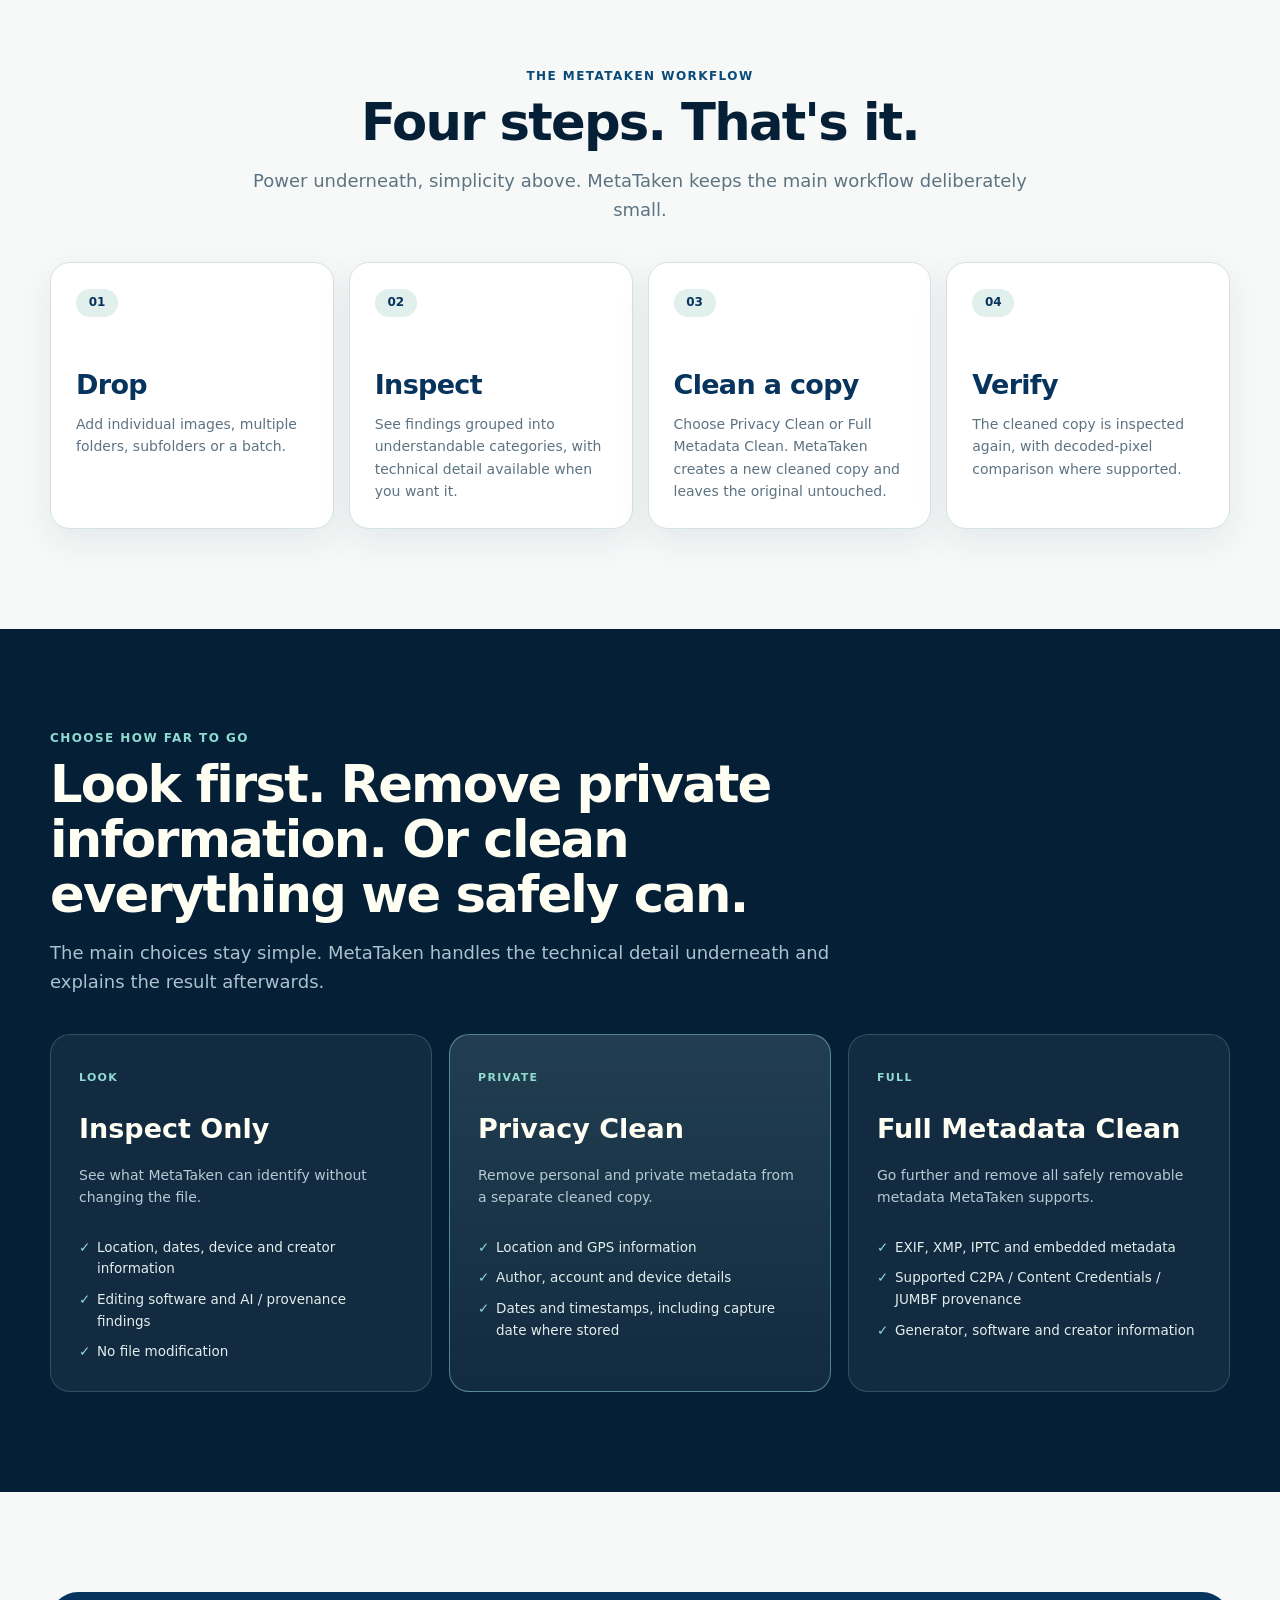
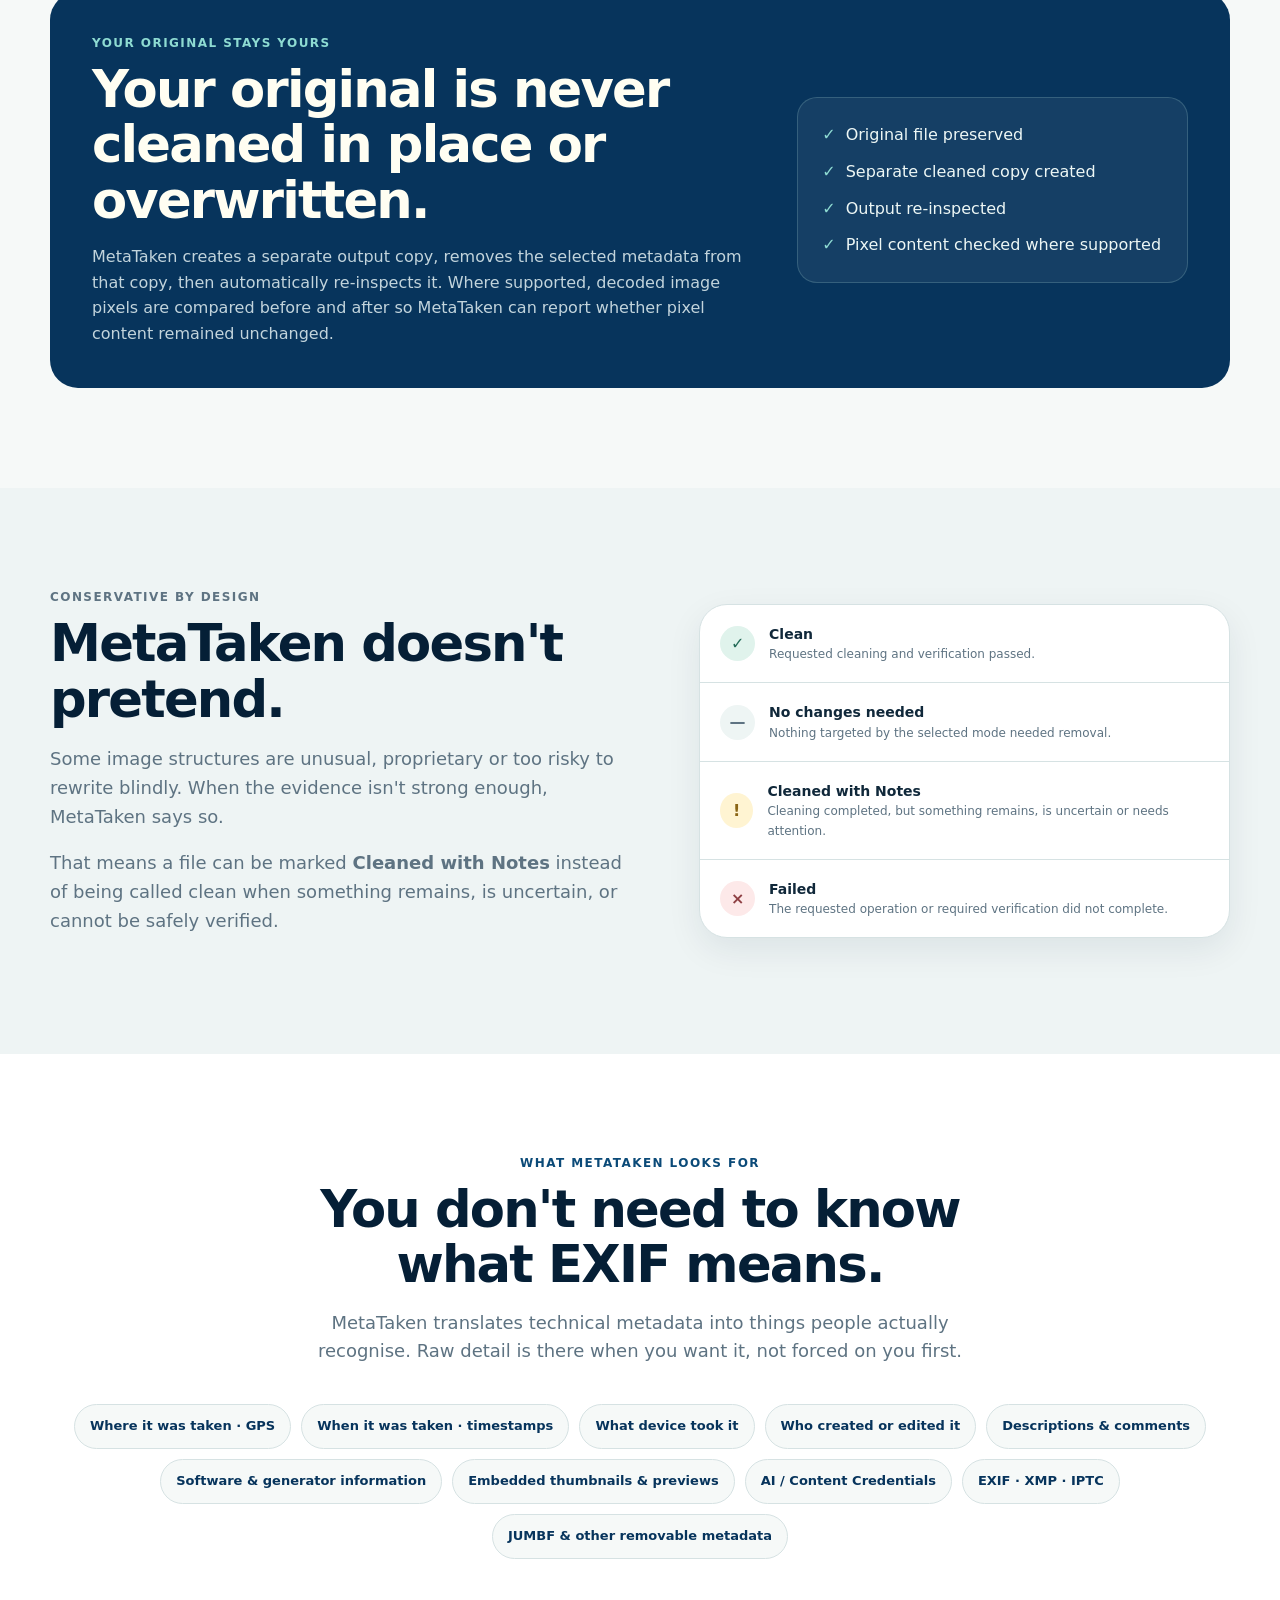
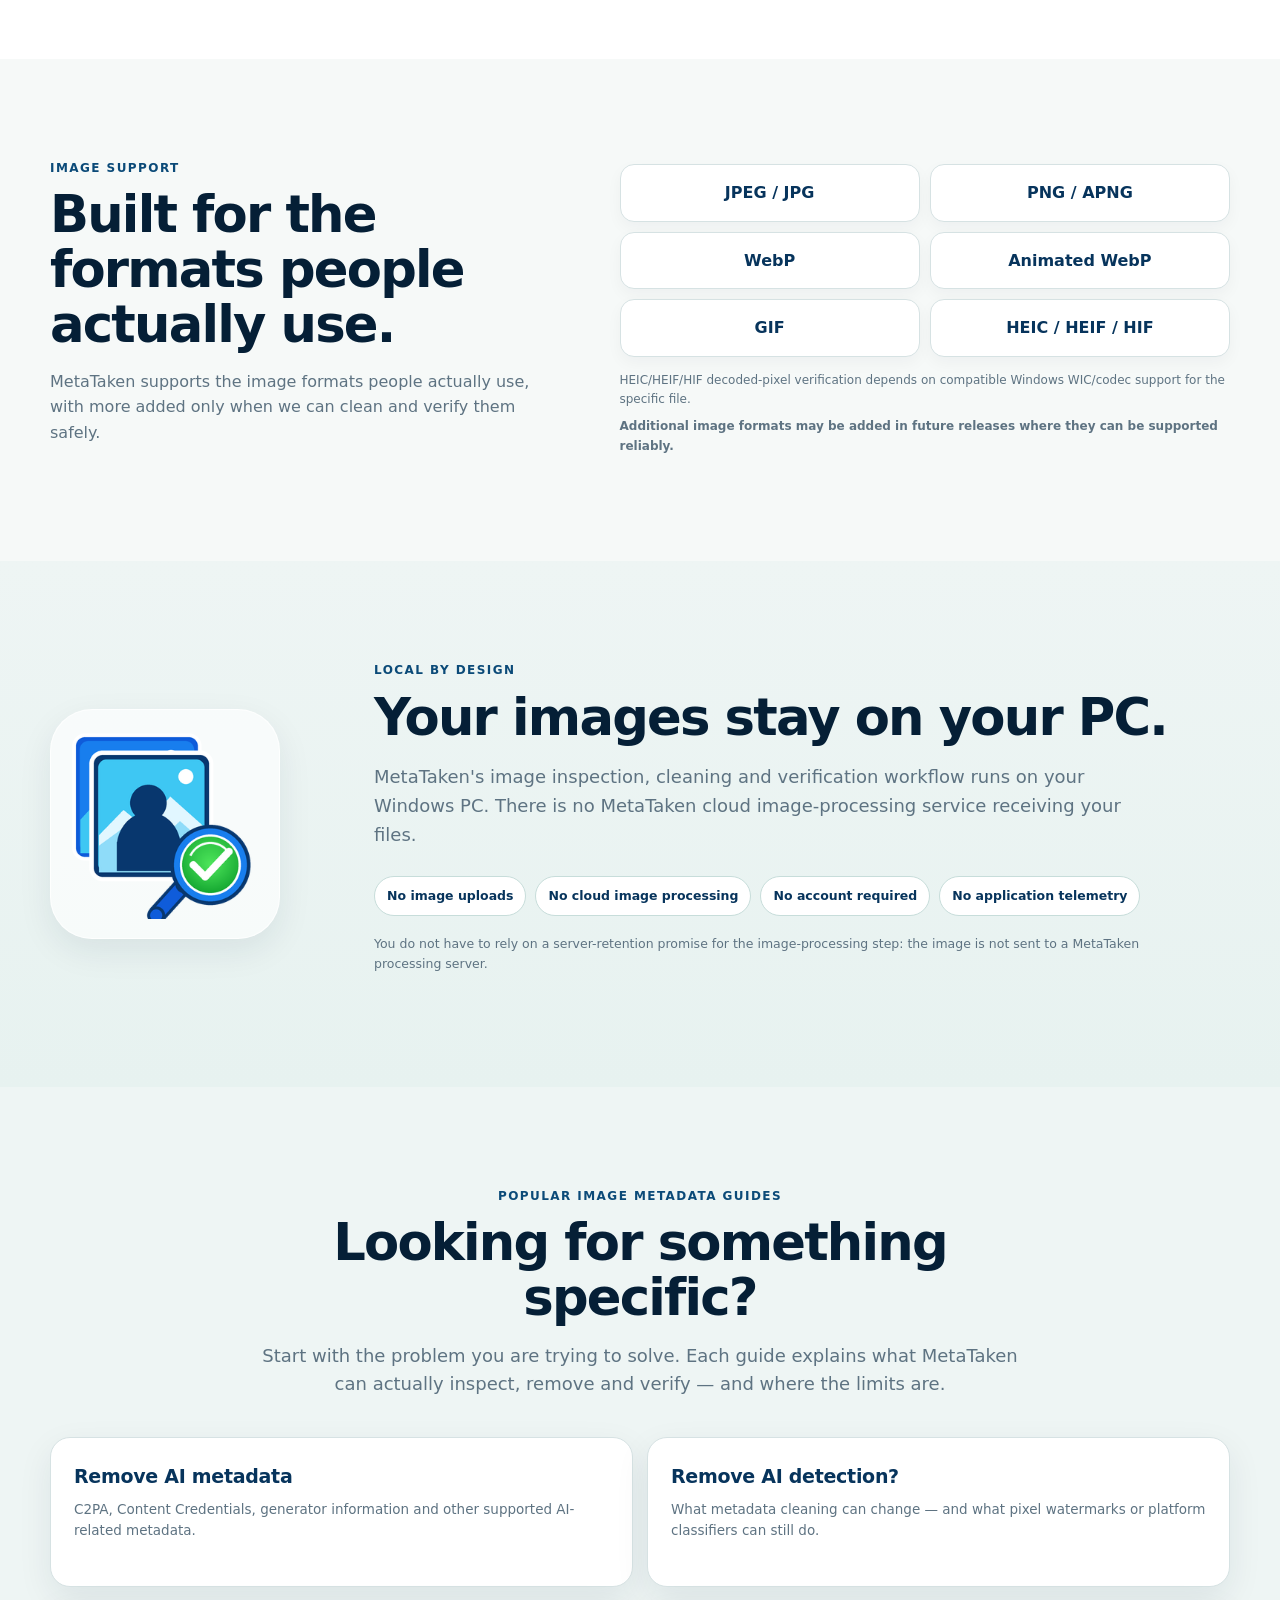
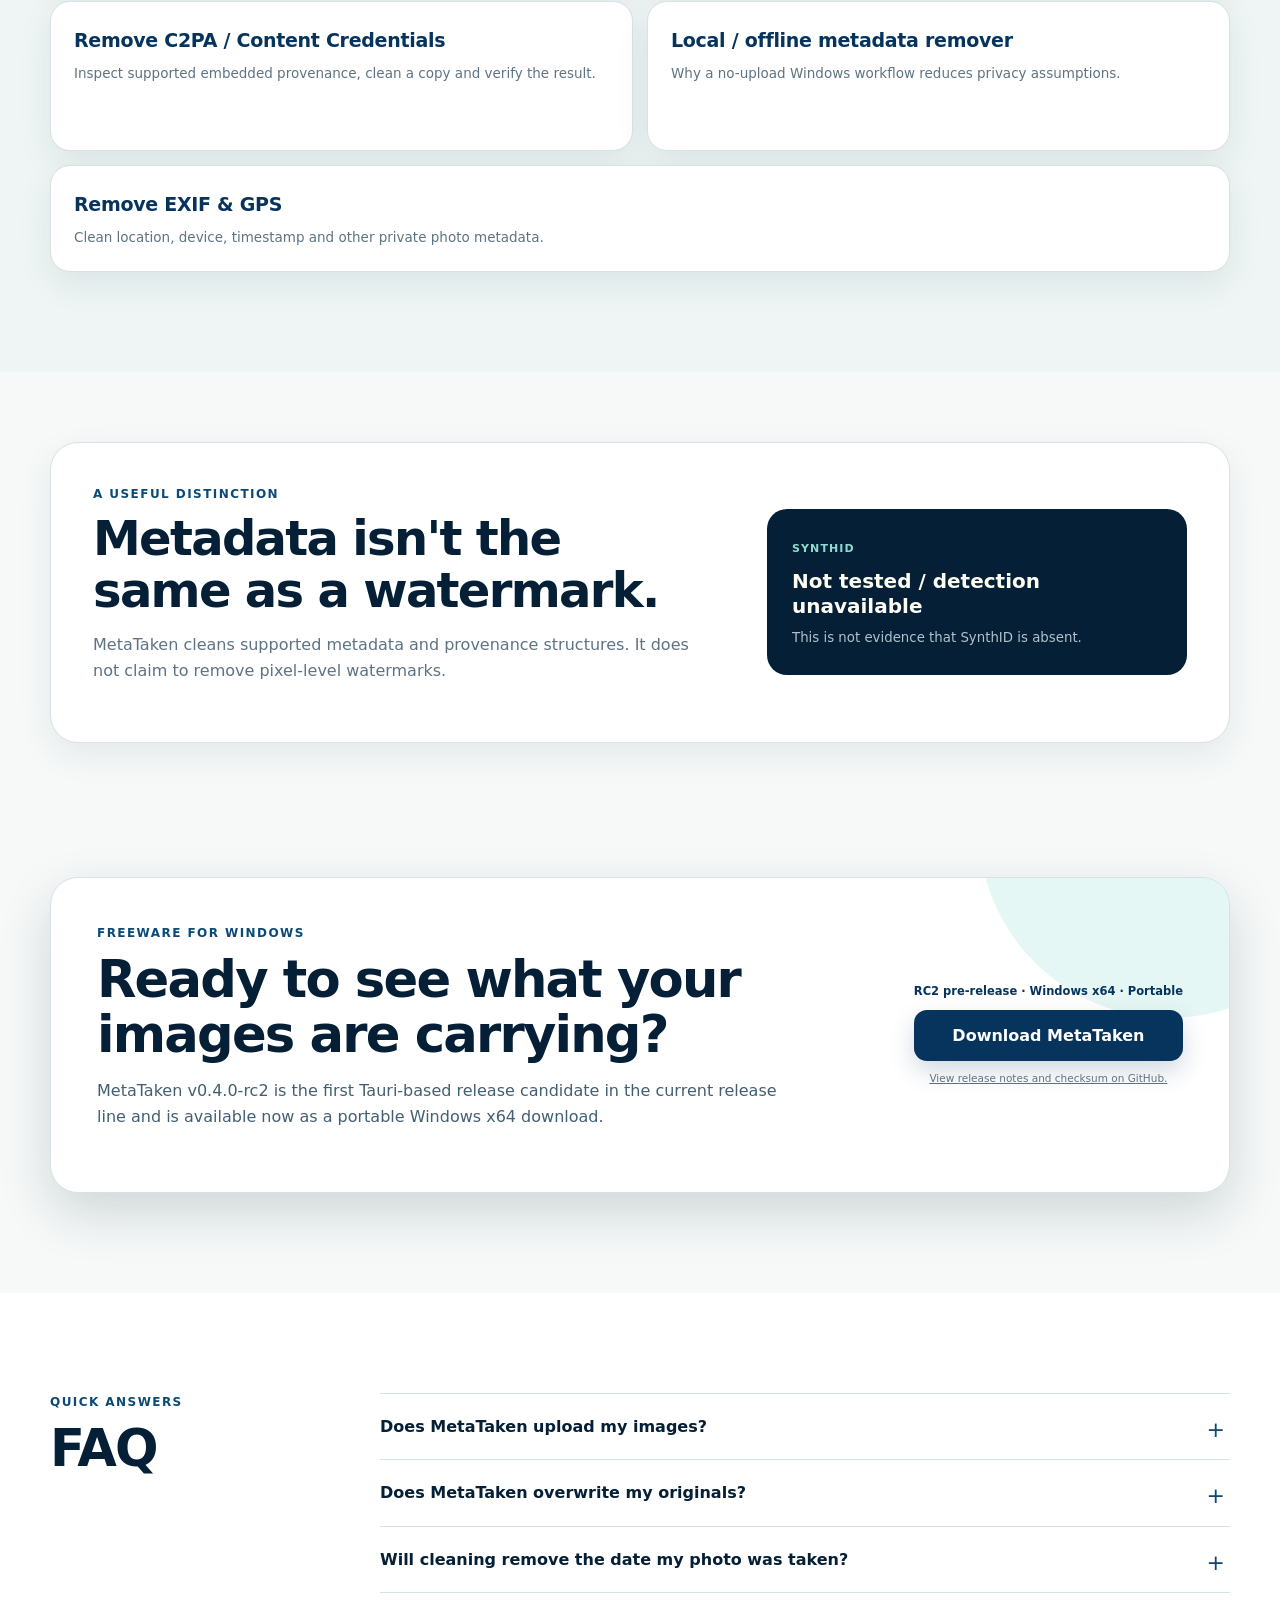
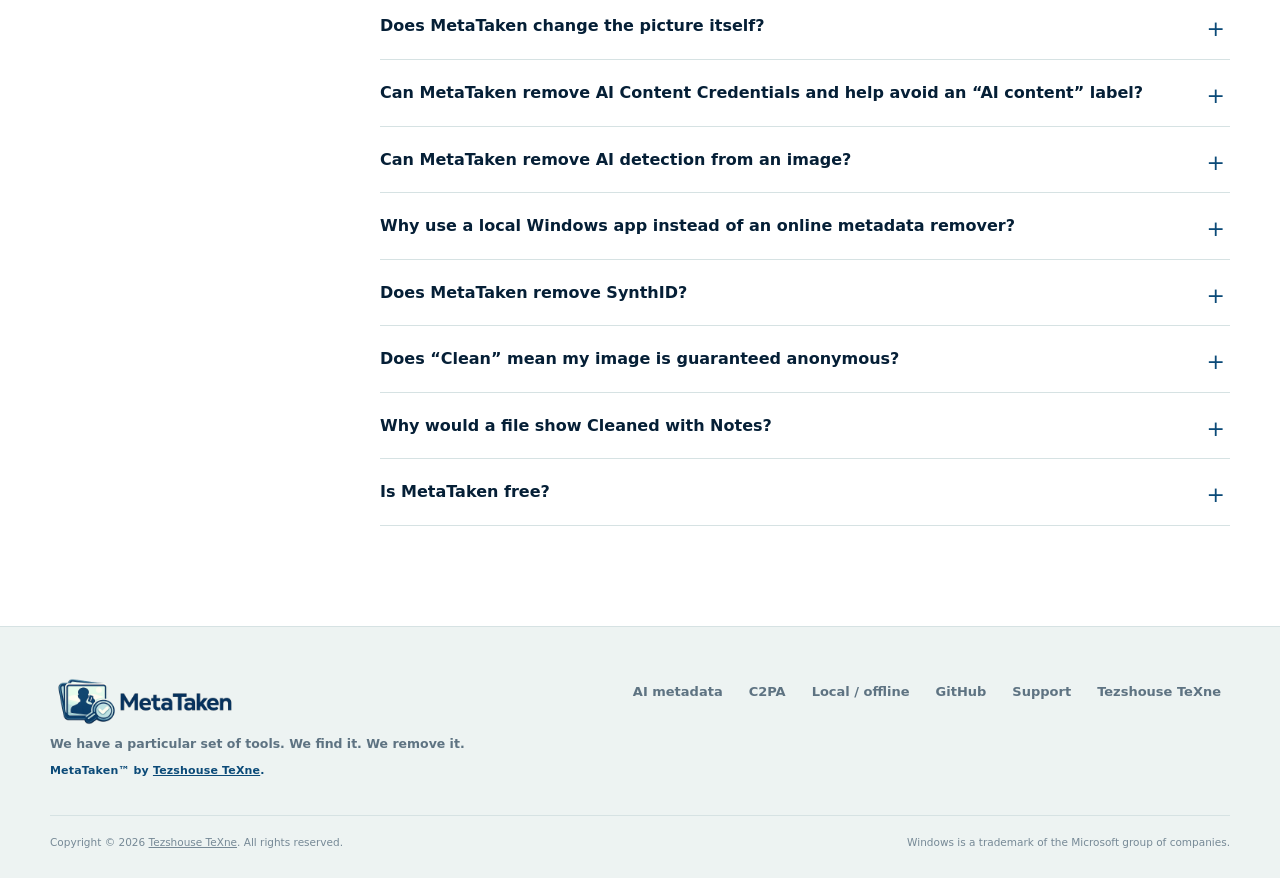
==== commit 3521e30d: "docs: publish MetaTaken 0.4.0-rc2 public links" ====
--- a/index.html
+++ b/index.html
@@ -56,8 +56,8 @@
         "name": "MetaTaken",
         "url": "https://metataken.com/",
         "sameAs": "https://github.com/Tezshouse-TeXne/MetaTaken",
-        "downloadUrl": "https://github.com/Tezshouse-TeXne/MetaTaken/releases/download/v0.3.0-rc2/MetaTaken-v0.3.0-rc2-portable.zip",
-        "softwareVersion": "0.3.0-rc2",
+        "downloadUrl": "https://github.com/Tezshouse-TeXne/MetaTaken/releases/download/v0.4.0-rc2/MetaTaken-v0.4.0-rc2-portable.zip",
+        "softwareVersion": "0.4.0-rc2",
         "operatingSystem": "Windows x64",
         "applicationCategory": "UtilitiesApplication",
         "description": "A local Windows utility that inspects EXIF, GPS, AI-related metadata and C2PA Content Credentials, removes supported metadata from a separate cleaned copy and verifies the result without intentionally altering image pixels.",
@@ -145,8 +145,8 @@
       <nav class="nav" aria-label="Main navigation">
         <a href="#why">Why MetaTaken?</a>
         <a href="#how-it-works">How it works</a>
-        <a class="github-link" href="https://github.com/Tezshouse-TeXne/MetaTaken/releases/tag/v0.3.0-rc2">GitHub</a>
-        <a class="nav-cta" href="https://github.com/Tezshouse-TeXne/MetaTaken/releases/download/v0.3.0-rc2/MetaTaken-v0.3.0-rc2-portable.zip">Download</a>
+        <a class="github-link" href="https://github.com/Tezshouse-TeXne/MetaTaken/releases/tag/v0.4.0-rc2">GitHub</a>
+        <a class="nav-cta" href="https://github.com/Tezshouse-TeXne/MetaTaken/releases/download/v0.4.0-rc2/MetaTaken-v0.4.0-rc2-portable.zip">Download</a>
       </nav>
     </div>
   </header>
@@ -167,7 +167,7 @@
           <p class="hero-intro">Images can carry information you never see — EXIF, GPS, dates, device details, creator information, editing software and AI provenance such as C2PA / Content Credentials. MetaTaken inspects what is attached, removes supported metadata from a separate copy, and verifies the result <strong>locally on Windows with no image upload.</strong> Your original stays untouched.</p>
 
           <div class="hero-actions">
-            <a class="button button-primary" href="https://github.com/Tezshouse-TeXne/MetaTaken/releases/download/v0.3.0-rc2/MetaTaken-v0.3.0-rc2-portable.zip">Download for Windows</a>
+            <a class="button button-primary" href="https://github.com/Tezshouse-TeXne/MetaTaken/releases/download/v0.4.0-rc2/MetaTaken-v0.4.0-rc2-portable.zip">Download for Windows</a>
             <a class="button button-secondary" href="#why">Why use MetaTaken? <span aria-hidden="true">→</span></a>
           </div>
 
@@ -184,7 +184,7 @@
             <source media="(prefers-color-scheme: dark)" srcset="assets/metataken-app-dark.png">
             <img src="assets/metataken-app-light.png" alt="MetaTaken application showing image inspection results and Full Metadata Clean controls." width="1140" height="810" fetchpriority="high" decoding="async">
           </picture>
-          <figcaption>Actual MetaTaken v0.3.0-rc2 application interface.</figcaption>
+          <figcaption>MetaTaken application interface.</figcaption>
         </figure>
       </div>
     </section>
@@ -350,12 +350,12 @@
           <p class="eyebrow">Conservative by design</p>
           <h2>MetaTaken doesn't pretend.</h2>
           <p class="lead">Some image structures are unusual, proprietary or too risky to rewrite blindly. When the evidence isn't strong enough, MetaTaken says so.</p>
-          <p class="lead">That means a file can be marked <strong>Review</strong> instead of being called clean when something remains, is uncertain, or cannot be safely verified.</p>
+          <p class="lead">That means a file can be marked <strong>Cleaned with Notes</strong> instead of being called clean when something remains, is uncertain, or cannot be safely verified.</p>
         </div>
         <div class="status-board">
           <div class="status-line status-clean"><span>✓</span><div><strong>Clean</strong><small>Requested cleaning and verification passed.</small></div></div>
           <div class="status-line status-none"><span>—</span><div><strong>No changes needed</strong><small>Nothing targeted by the selected mode needed removal.</small></div></div>
-          <div class="status-line status-review-line"><span>!</span><div><strong>Review</strong><small>Something remains, is uncertain or needs attention.</small></div></div>
+          <div class="status-line status-review-line"><span>!</span><div><strong>Cleaned with Notes</strong><small>Cleaning completed, but something remains, is uncertain or needs attention.</small></div></div>
           <div class="status-line status-failed"><span>×</span><div><strong>Failed</strong><small>The requested operation or required verification did not complete.</small></div></div>
         </div>
       </div>
@@ -463,12 +463,12 @@
         <div>
           <p class="eyebrow">Freeware for Windows</p>
           <h2>Ready to see what your images are carrying?</h2>
-          <p>MetaTaken v0.3.0-rc2 is the current accepted release candidate and is available now as a portable Windows x64 download.</p>
+          <p>MetaTaken v0.4.0-rc2 is the first Tauri-based release candidate in the current release line and is available now as a portable Windows x64 download.</p>
         </div>
         <div class="download-actions">
           <span class="release-badge">RC2 pre-release · Windows x64 · Portable</span>
-          <a class="button button-primary" href="https://github.com/Tezshouse-TeXne/MetaTaken/releases/download/v0.3.0-rc2/MetaTaken-v0.3.0-rc2-portable.zip">Download MetaTaken</a>
-          <small><a href="https://github.com/Tezshouse-TeXne/MetaTaken/releases/tag/v0.3.0-rc2">View release notes and checksum on GitHub.</a></small>
+          <a class="button button-primary" href="https://github.com/Tezshouse-TeXne/MetaTaken/releases/download/v0.4.0-rc2/MetaTaken-v0.4.0-rc2-portable.zip">Download MetaTaken</a>
+          <small><a href="https://github.com/Tezshouse-TeXne/MetaTaken/releases/tag/v0.4.0-rc2">View release notes and checksum on GitHub.</a></small>
         </div>
       </div>
     </section>
@@ -514,11 +514,11 @@
           </details>
           <details>
             <summary>Does “Clean” mean my image is guaranteed anonymous?</summary>
-            <p>No. MetaTaken reports what it can detect, remove and verify. It deliberately uses Review, Failed, Unsupported or uncertain outcomes when stronger claims are not justified.</p>
-          </details>
-          <details>
-            <summary>Why would a file show Review?</summary>
-            <p>Review means something remains, is uncertain, is structurally protected, or could not be safely handled or verified. MetaTaken prefers that over a false Clean result.</p>
+            <p>No. MetaTaken reports what it can detect, remove and verify. It deliberately uses Cleaned with Notes, Failed, Unsupported or uncertain outcomes when stronger claims are not justified.</p>
+          </details>
+          <details>
+            <summary>Why would a file show Cleaned with Notes?</summary>
+            <p>Cleaned with Notes means cleaning completed, but something remains, is uncertain, is structurally protected, or could not be safely handled or verified. MetaTaken prefers that over a false Clean result.</p>
           </details>
           <details>
             <summary>Is MetaTaken free?</summary>
@@ -543,7 +543,7 @@
         <a href="/remove-ai-metadata/">AI metadata</a>
         <a href="/remove-c2pa-content-credentials/">C2PA</a>
         <a href="/offline-image-metadata-remover/">Local / offline</a>
-        <a href="https://github.com/Tezshouse-TeXne/MetaTaken/releases/tag/v0.3.0-rc2">GitHub</a>
+        <a href="https://github.com/Tezshouse-TeXne/MetaTaken/releases/tag/v0.4.0-rc2">GitHub</a>
         <a href="mailto:support@metataken.com">Support</a>
         <a href="https://tezshousetexne.com/">Tezshouse TeXne</a>
       </div>
--- a/styles.css
+++ b/styles.css
@@ -448,3 +448,222 @@
   html { scroll-behavior: auto; }
   *, *::before, *::after { transition-duration: .001ms !important; animation-duration: .001ms !important; animation-iteration-count: 1 !important; }
 }
+
+
+/* Search-focused guide pages */
+.guide-links-section { background: var(--surface-soft); }
+.guide-link-grid {
+  display: grid;
+  grid-template-columns: repeat(2, minmax(0, 1fr));
+  gap: 14px;
+}
+.guide-link-grid a {
+  display: flex;
+  flex-direction: column;
+  gap: 7px;
+  min-height: 150px;
+  padding: 23px;
+  border: 1px solid var(--line);
+  border-radius: var(--radius-lg);
+  background: var(--surface);
+  color: var(--navy);
+  text-decoration: none;
+  box-shadow: var(--shadow-soft);
+}
+.guide-link-grid a:last-child { grid-column: 1 / -1; min-height: 0; }
+.guide-link-grid a:hover { border-color: #9abfc1; transform: translateY(-1px); }
+.guide-link-grid strong { font-size: 19px; letter-spacing: -.015em; }
+.guide-link-grid span { color: var(--muted); font-size: 13.5px; line-height: 1.55; }
+
+.guide-hero {
+  padding: 68px 0 62px;
+  background:
+    radial-gradient(circle at 82% 12%, rgba(142, 219, 210, .18), transparent 30%),
+    linear-gradient(180deg, #fbfdfc 0%, var(--bg) 100%);
+  border-bottom: 1px solid var(--line);
+}
+.guide-shell { max-width: 940px; }
+.guide-breadcrumb {
+  display: flex;
+  flex-wrap: wrap;
+  gap: 8px;
+  margin-bottom: 34px;
+  color: var(--muted);
+  font-size: 12px;
+  font-weight: 700;
+}
+.guide-breadcrumb a { color: var(--navy-mid); text-decoration: none; }
+.guide-hero h1 {
+  margin: 0;
+  max-width: 900px;
+  color: var(--navy-deep);
+  font-size: clamp(42px, 6vw, 68px);
+  line-height: 1.04;
+  letter-spacing: -.045em;
+}
+.guide-lede {
+  max-width: 840px;
+  margin: 24px 0 0;
+  color: var(--muted);
+  font-size: 20px;
+  line-height: 1.7;
+}
+.guide-actions { display: flex; flex-wrap: wrap; gap: 12px; margin-top: 30px; }
+.guide-article { padding: 28px 0 90px; background: var(--bg); }
+.guide-section {
+  padding: 54px 0;
+  border-bottom: 1px solid var(--line);
+}
+.guide-section h2 {
+  margin-bottom: 18px;
+  font-size: clamp(30px, 4vw, 44px);
+}
+.guide-section h3 { color: var(--navy); }
+.guide-section p,
+.guide-section li {
+  color: var(--muted);
+  font-size: 17px;
+  line-height: 1.75;
+}
+.guide-section p { margin: 14px 0; }
+.guide-section a { color: var(--navy-mid); font-weight: 700; }
+.guide-grid {
+  display: grid;
+  grid-template-columns: repeat(2, minmax(0, 1fr));
+  gap: 14px;
+  margin-top: 26px;
+}
+.guide-grid > div {
+  padding: 22px;
+  border: 1px solid var(--line);
+  border-radius: 16px;
+  background: var(--surface);
+}
+.guide-grid strong {
+  display: block;
+  margin-bottom: 7px;
+  color: var(--navy);
+  font-size: 17px;
+}
+.guide-grid span { display: block; color: var(--muted); font-size: 14px; line-height: 1.6; }
+.guide-steps,
+.guide-list { margin: 24px 0 0; padding-left: 24px; }
+.guide-steps li,
+.guide-list li { margin: 10px 0; padding-left: 5px; }
+.guide-note {
+  margin-top: 28px;
+  padding: 19px 21px;
+  border-left: 4px solid var(--mint-strong);
+  border-radius: 0 14px 14px 0;
+  background: var(--surface);
+  color: var(--muted);
+  line-height: 1.65;
+}
+.guide-note strong { color: var(--navy); }
+.guide-status {
+  margin-top: 24px;
+  padding: 24px;
+  border-radius: var(--radius-lg);
+  background: var(--navy-deep);
+  color: white;
+}
+.guide-status span {
+  display: block;
+  color: var(--mint-strong);
+  font-size: 11px;
+  font-weight: 850;
+  text-transform: uppercase;
+  letter-spacing: .1em;
+}
+.guide-status strong { display: block; margin: 8px 0 5px; color: var(--cream); font-size: 22px; }
+.guide-status small { color: #afc3cd; }
+.guide-layer-list { display: grid; gap: 12px; margin-top: 28px; }
+.guide-layer-list > div {
+  display: grid;
+  grid-template-columns: 52px 1fr;
+  gap: 16px;
+  padding: 22px;
+  border: 1px solid var(--line);
+  border-radius: 16px;
+  background: var(--surface);
+}
+.guide-layer-list > div > span {
+  width: 42px;
+  height: 30px;
+  display: grid;
+  place-items: center;
+  border-radius: 999px;
+  background: var(--surface-strong);
+  color: var(--navy);
+  font-size: 12px;
+  font-weight: 850;
+}
+.guide-layer-list strong { color: var(--navy); font-size: 18px; }
+.guide-layer-list p { margin: 5px 0 0; font-size: 14.5px; }
+.guide-do-dont {
+  display: grid;
+  grid-template-columns: 1fr 1fr;
+  gap: 14px;
+  margin: 24px 0;
+}
+.guide-do-dont > div {
+  padding: 22px;
+  border: 1px solid var(--line);
+  border-radius: 16px;
+  background: var(--surface);
+}
+.guide-do strong { color: var(--success); }
+.guide-dont strong { color: var(--warning); }
+.guide-do-dont p { margin-bottom: 0; font-size: 14.5px; }
+.guide-related-section { border-bottom: 0; }
+.guide-related {
+  display: grid;
+  grid-template-columns: repeat(3, 1fr);
+  gap: 12px;
+}
+.guide-related a {
+  display: flex;
+  flex-direction: column;
+  gap: 6px;
+  padding: 20px;
+  border: 1px solid var(--line);
+  border-radius: 15px;
+  background: var(--surface);
+  text-decoration: none;
+}
+.guide-related strong { color: var(--navy); font-size: 15px; }
+.guide-related span { color: var(--muted); font-size: 12.5px; line-height: 1.5; }
+.guide-download {
+  margin-top: 24px;
+  padding: 38px;
+  border-radius: var(--radius-xl);
+  background: var(--navy);
+  color: white;
+}
+.guide-download h2 { color: var(--cream); font-size: clamp(31px, 4vw, 44px); }
+.guide-download > p:not(.eyebrow) { max-width: 720px; color: #c2d4dc; font-size: 16px; line-height: 1.65; }
+.guide-download small { display: block; margin-top: 12px; }
+.guide-download small a { color: var(--mint); }
+
+@media (prefers-color-scheme: dark) {
+  .guide-hero {
+    background:
+      radial-gradient(circle at 82% 12%, rgba(142,219,210,.12), transparent 30%),
+      linear-gradient(180deg, #071827 0%, #081b2b 100%);
+  }
+  .guide-link-grid a:hover { border-color: #42718a; }
+}
+
+@media (max-width: 760px) {
+  .guide-link-grid,
+  .guide-grid,
+  .guide-do-dont,
+  .guide-related { grid-template-columns: 1fr; }
+  .guide-link-grid a:last-child { grid-column: auto; }
+  .guide-hero { padding: 48px 0 44px; }
+  .guide-hero h1 { font-size: clamp(39px, 11vw, 55px); }
+  .guide-lede { font-size: 17px; }
+  .guide-actions { display: grid; grid-template-columns: 1fr; }
+  .guide-layer-list > div { grid-template-columns: 1fr; }
+  .guide-download { padding: 28px; }
+}
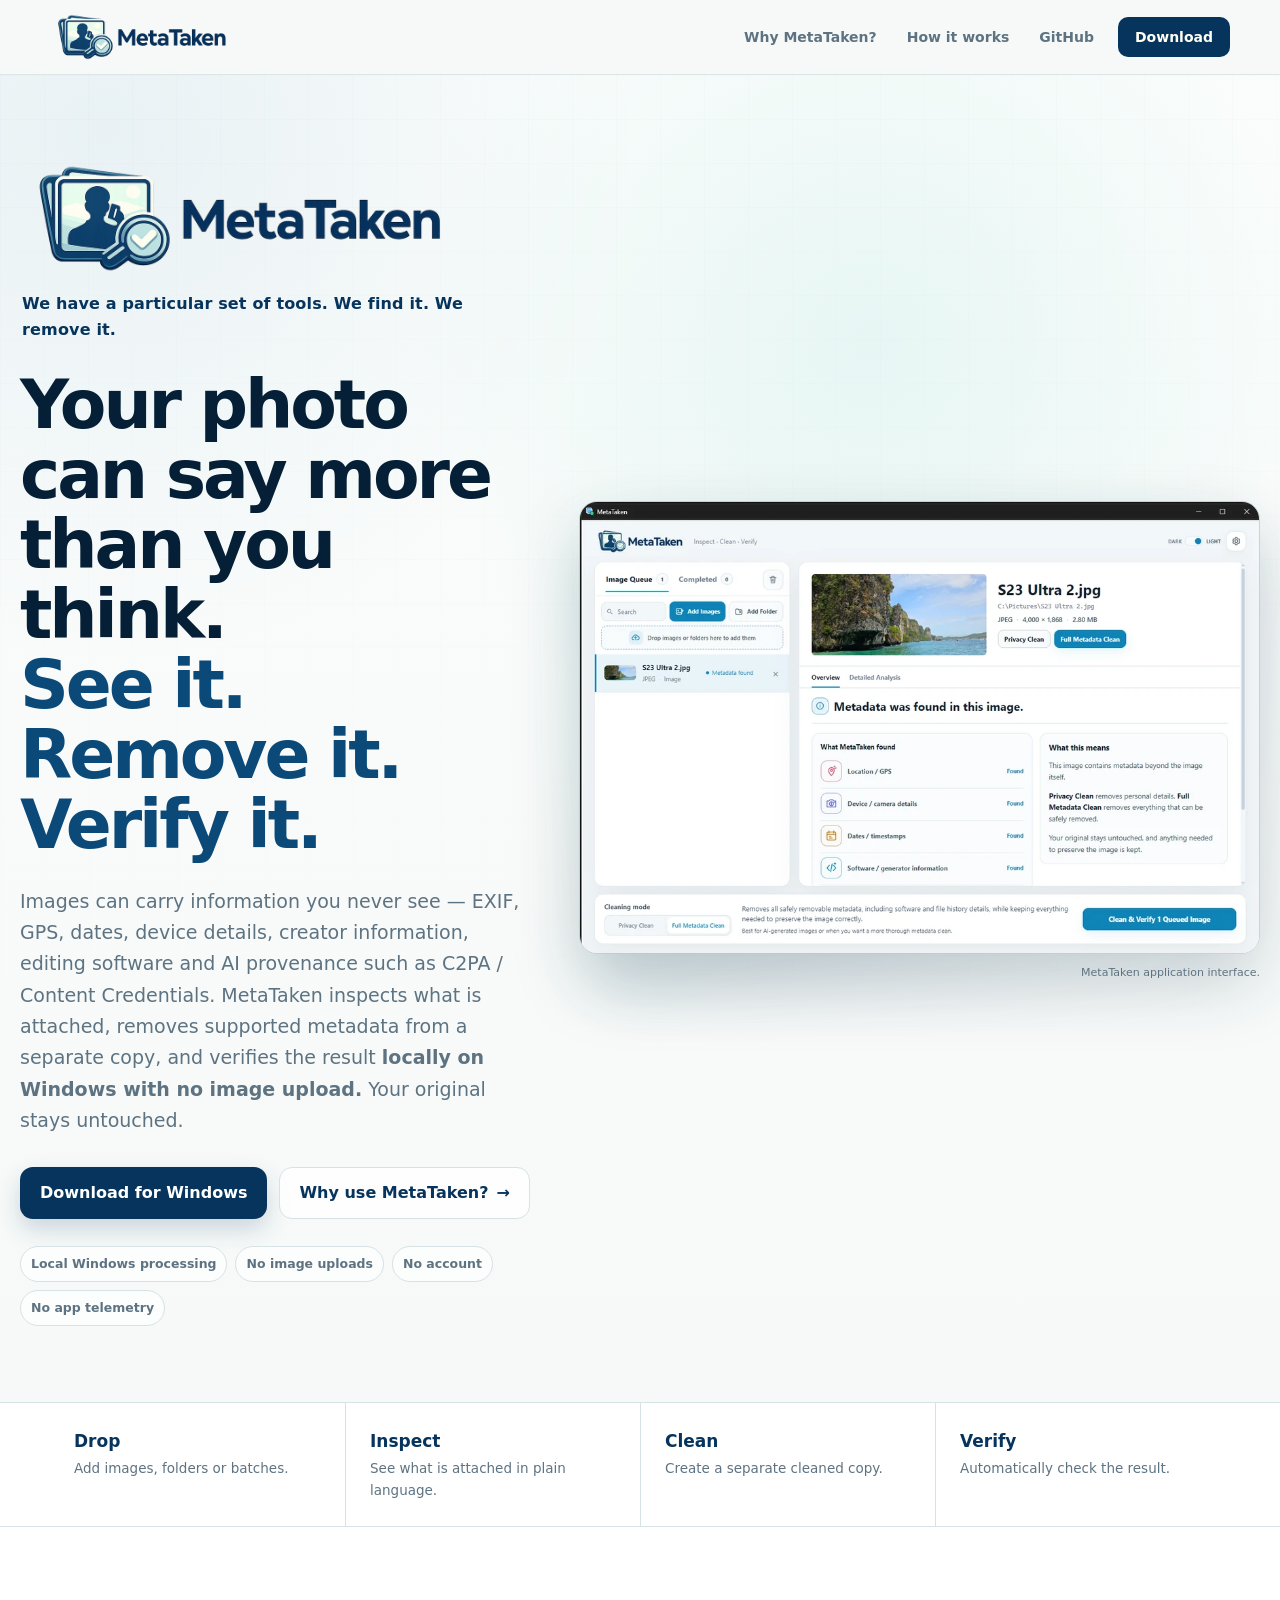
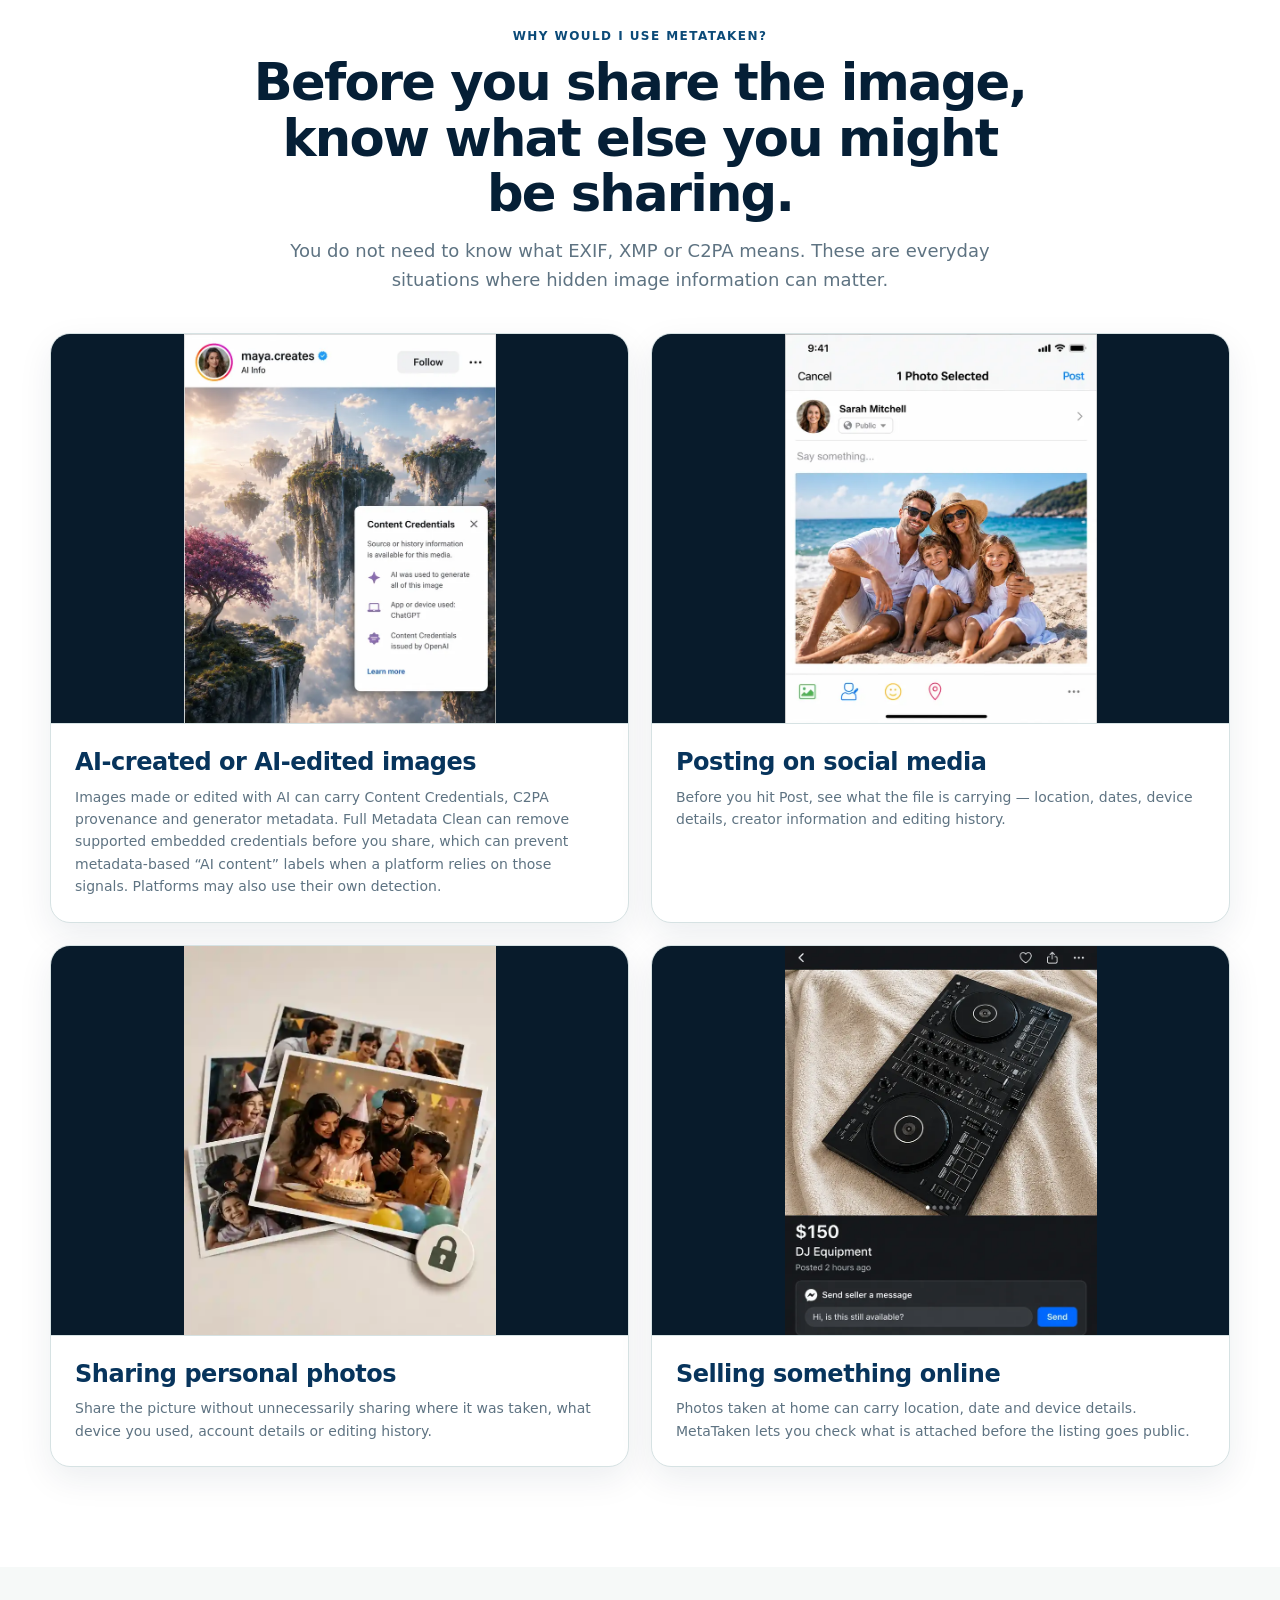
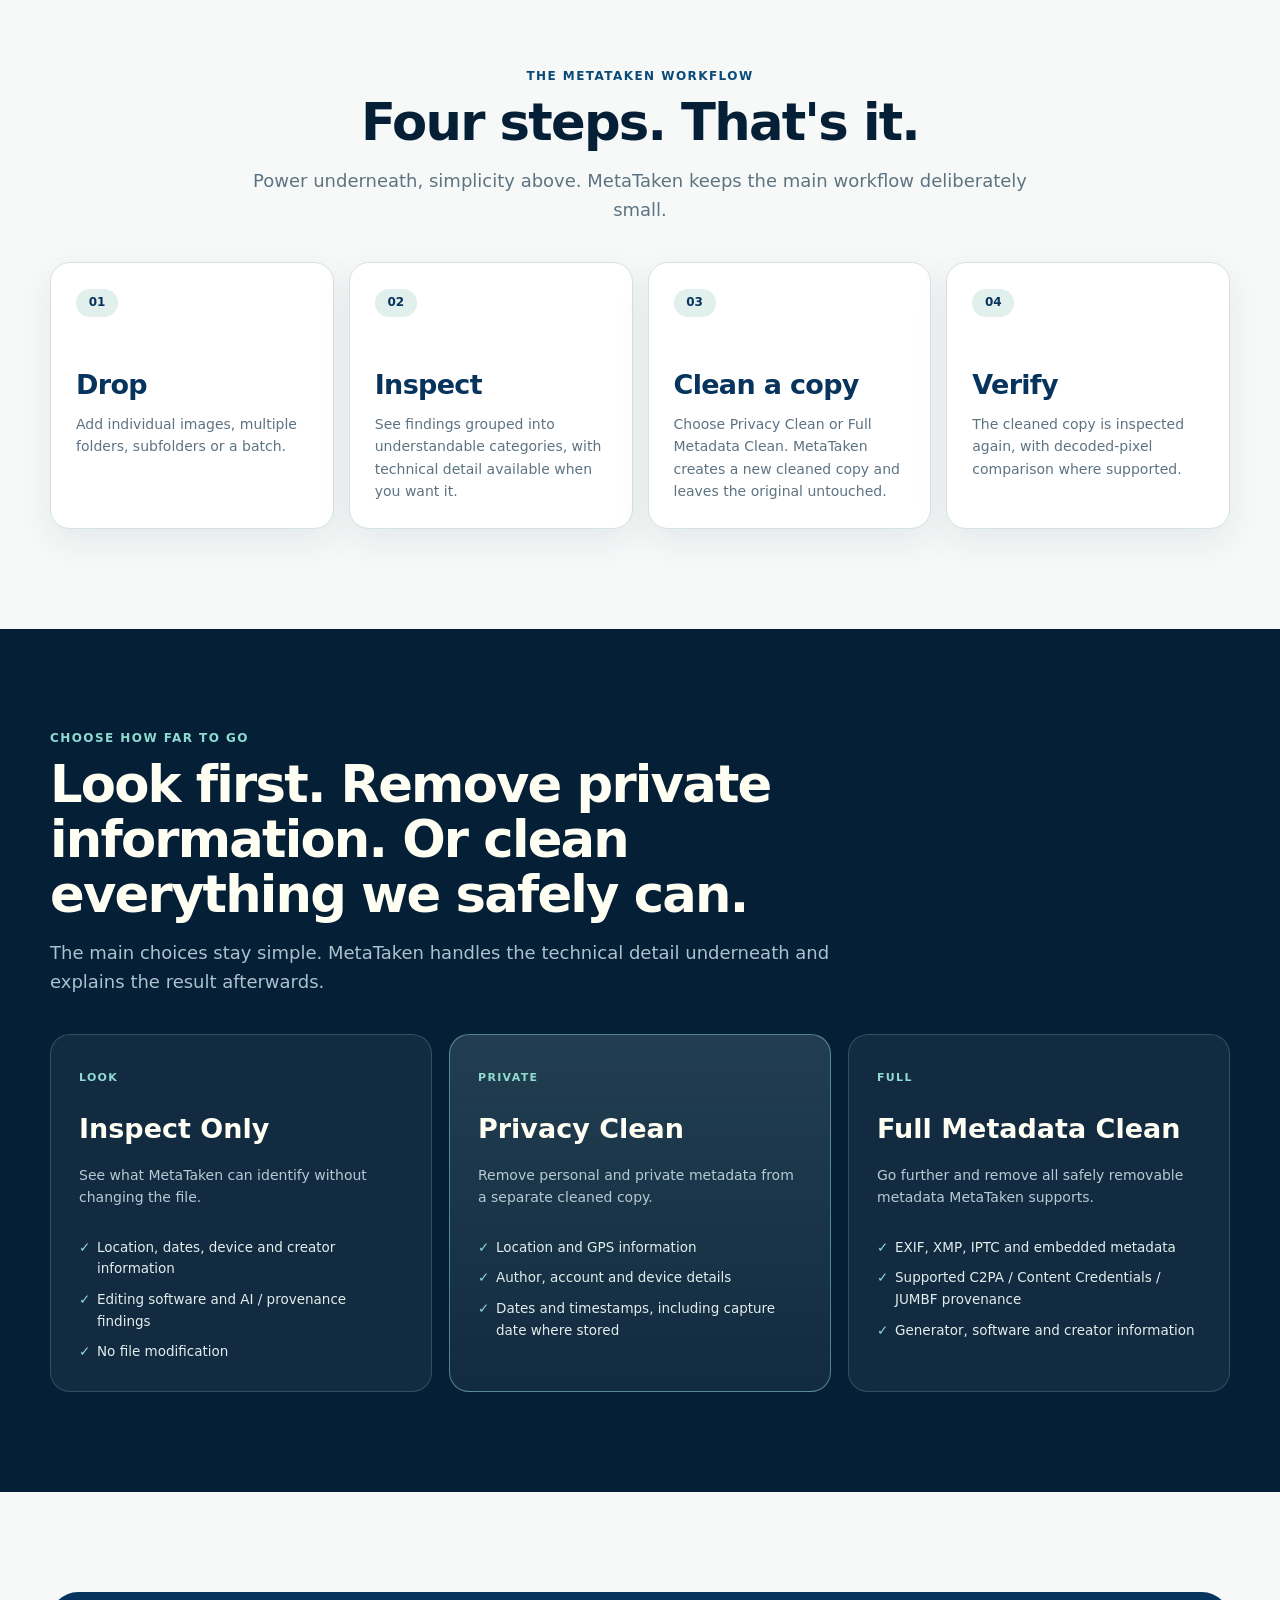
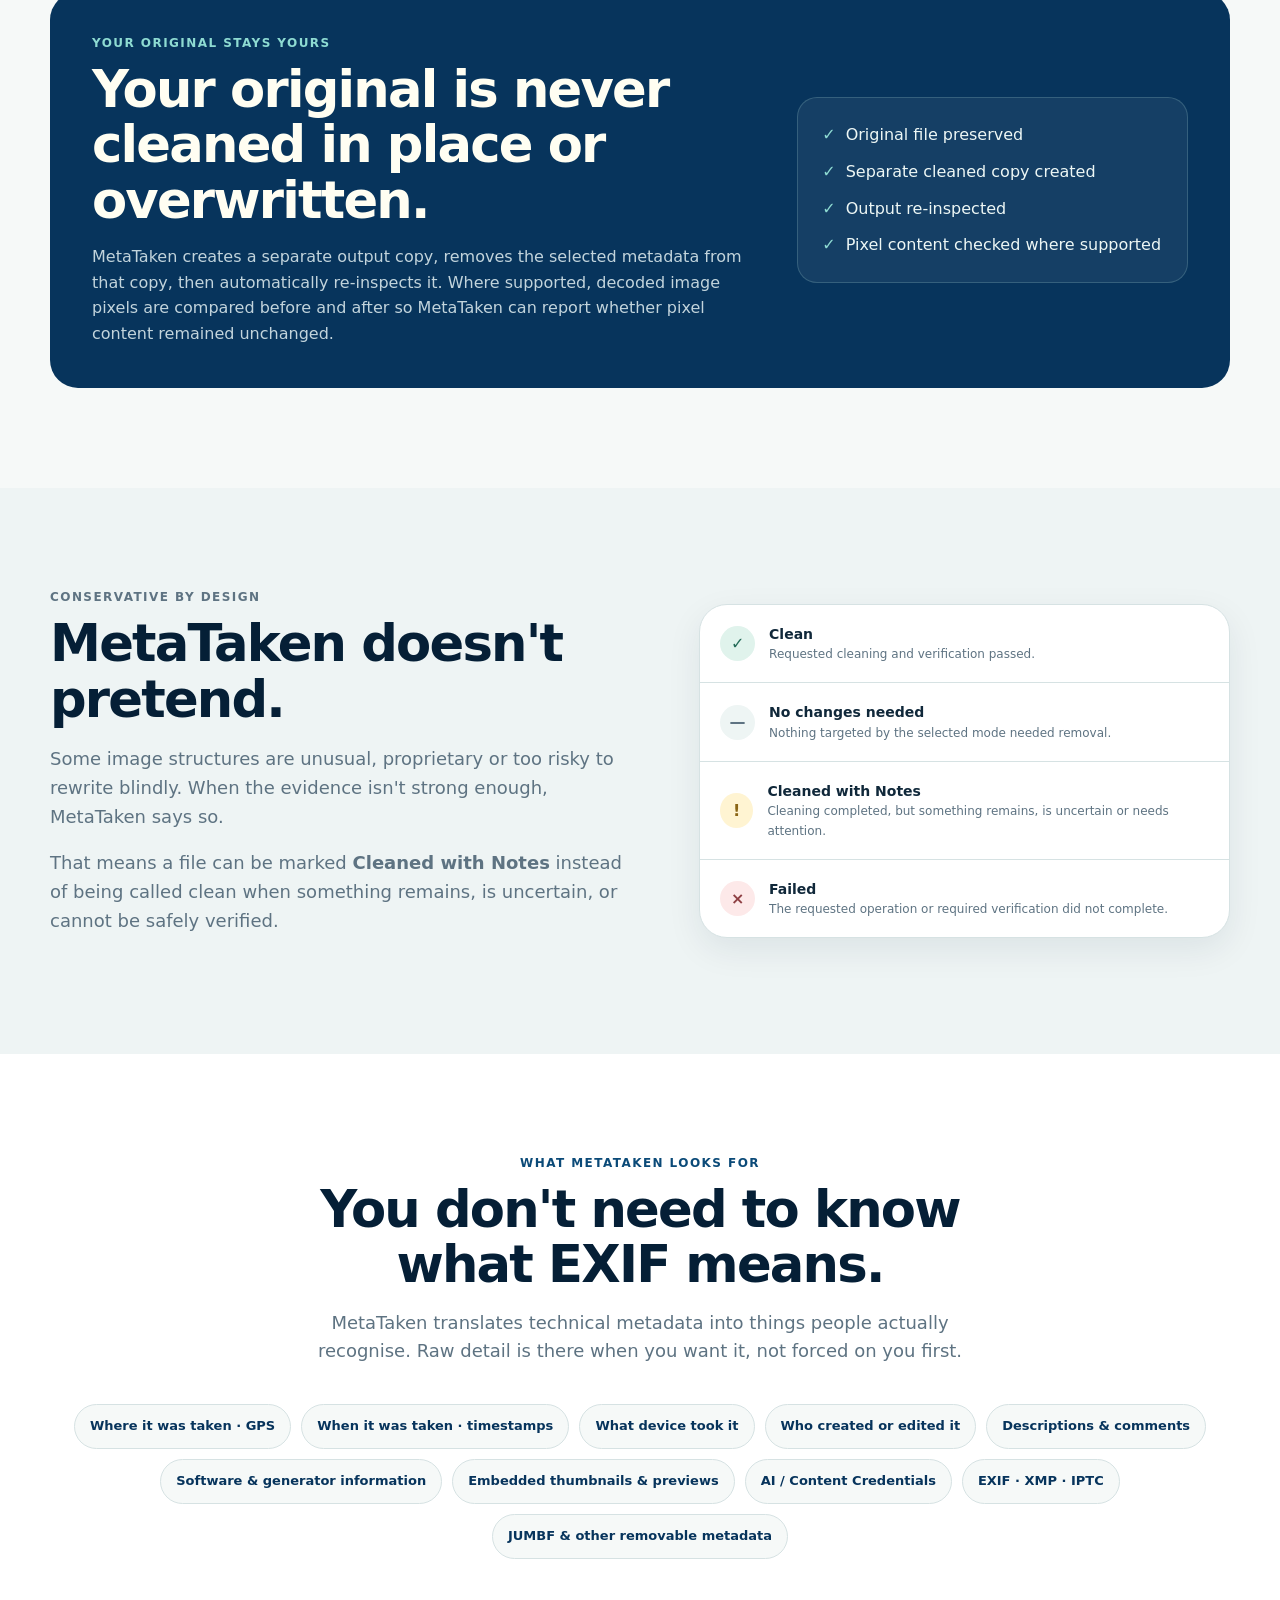
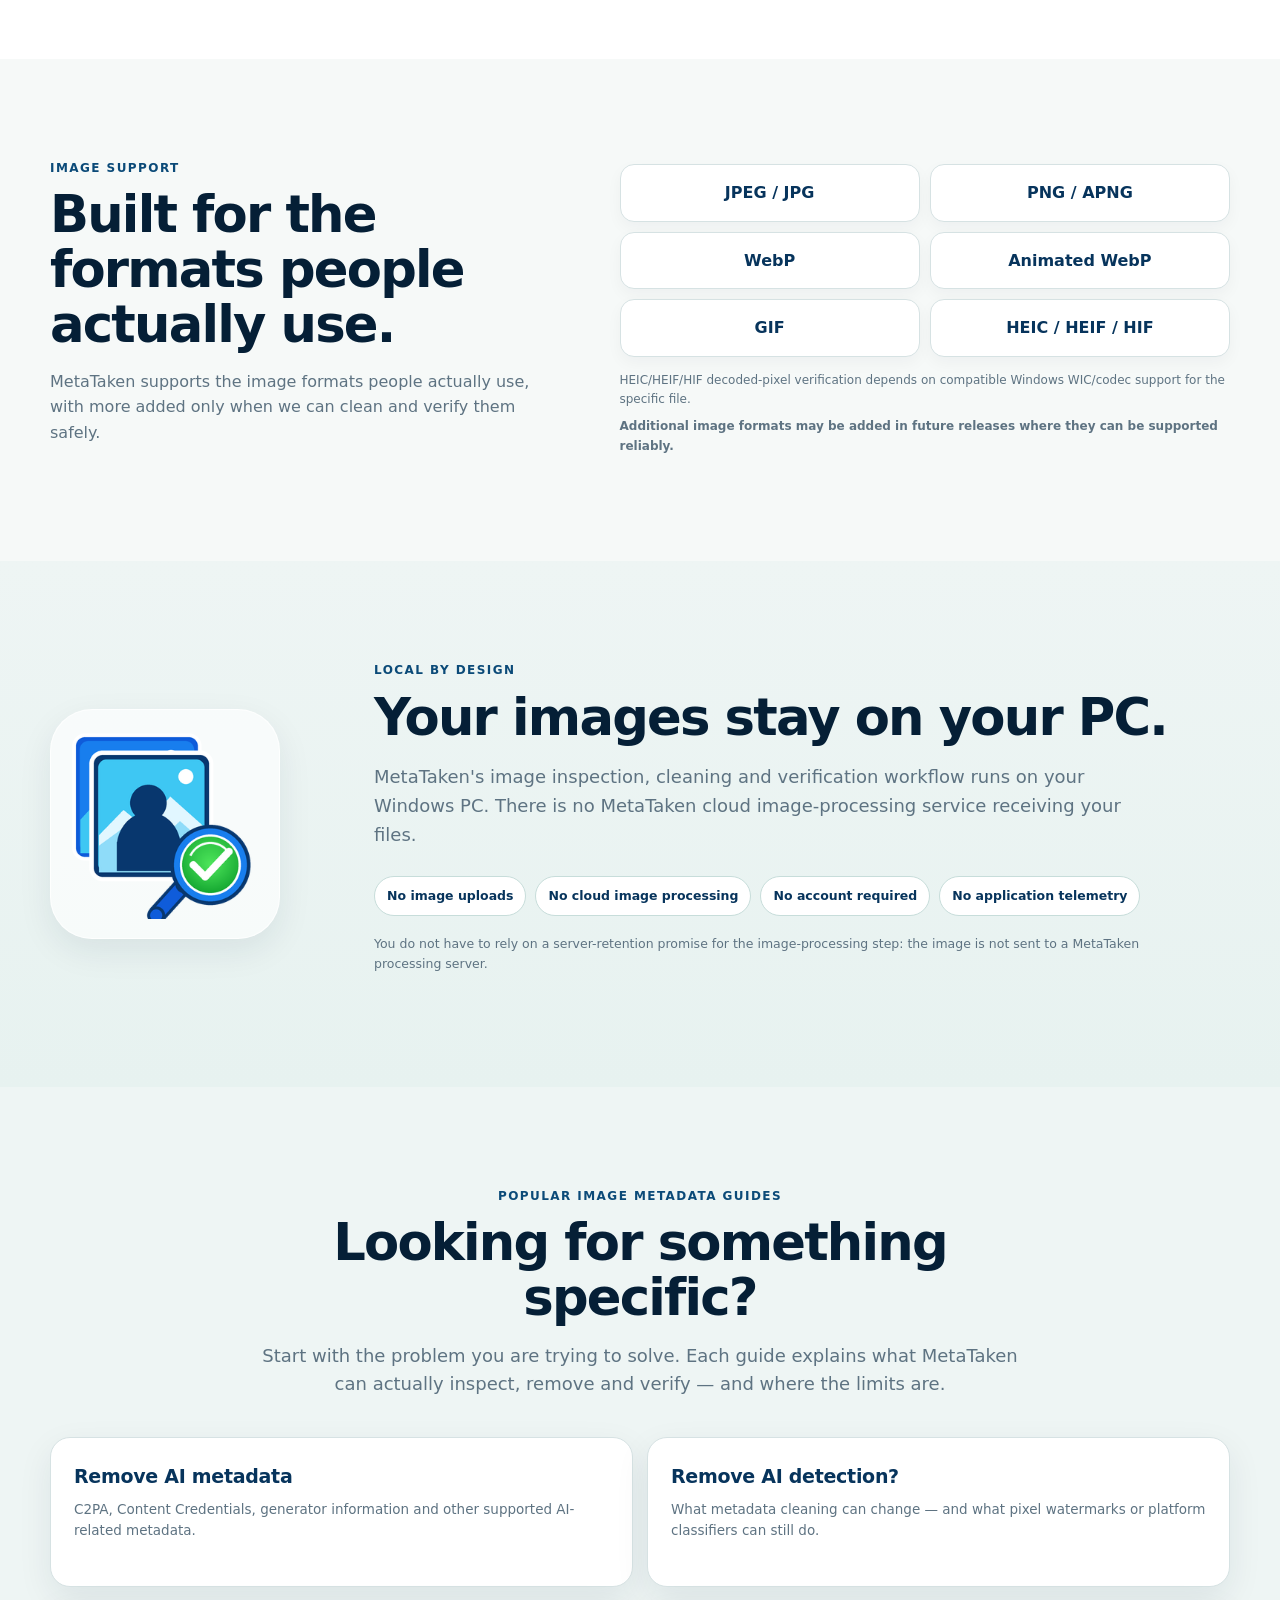
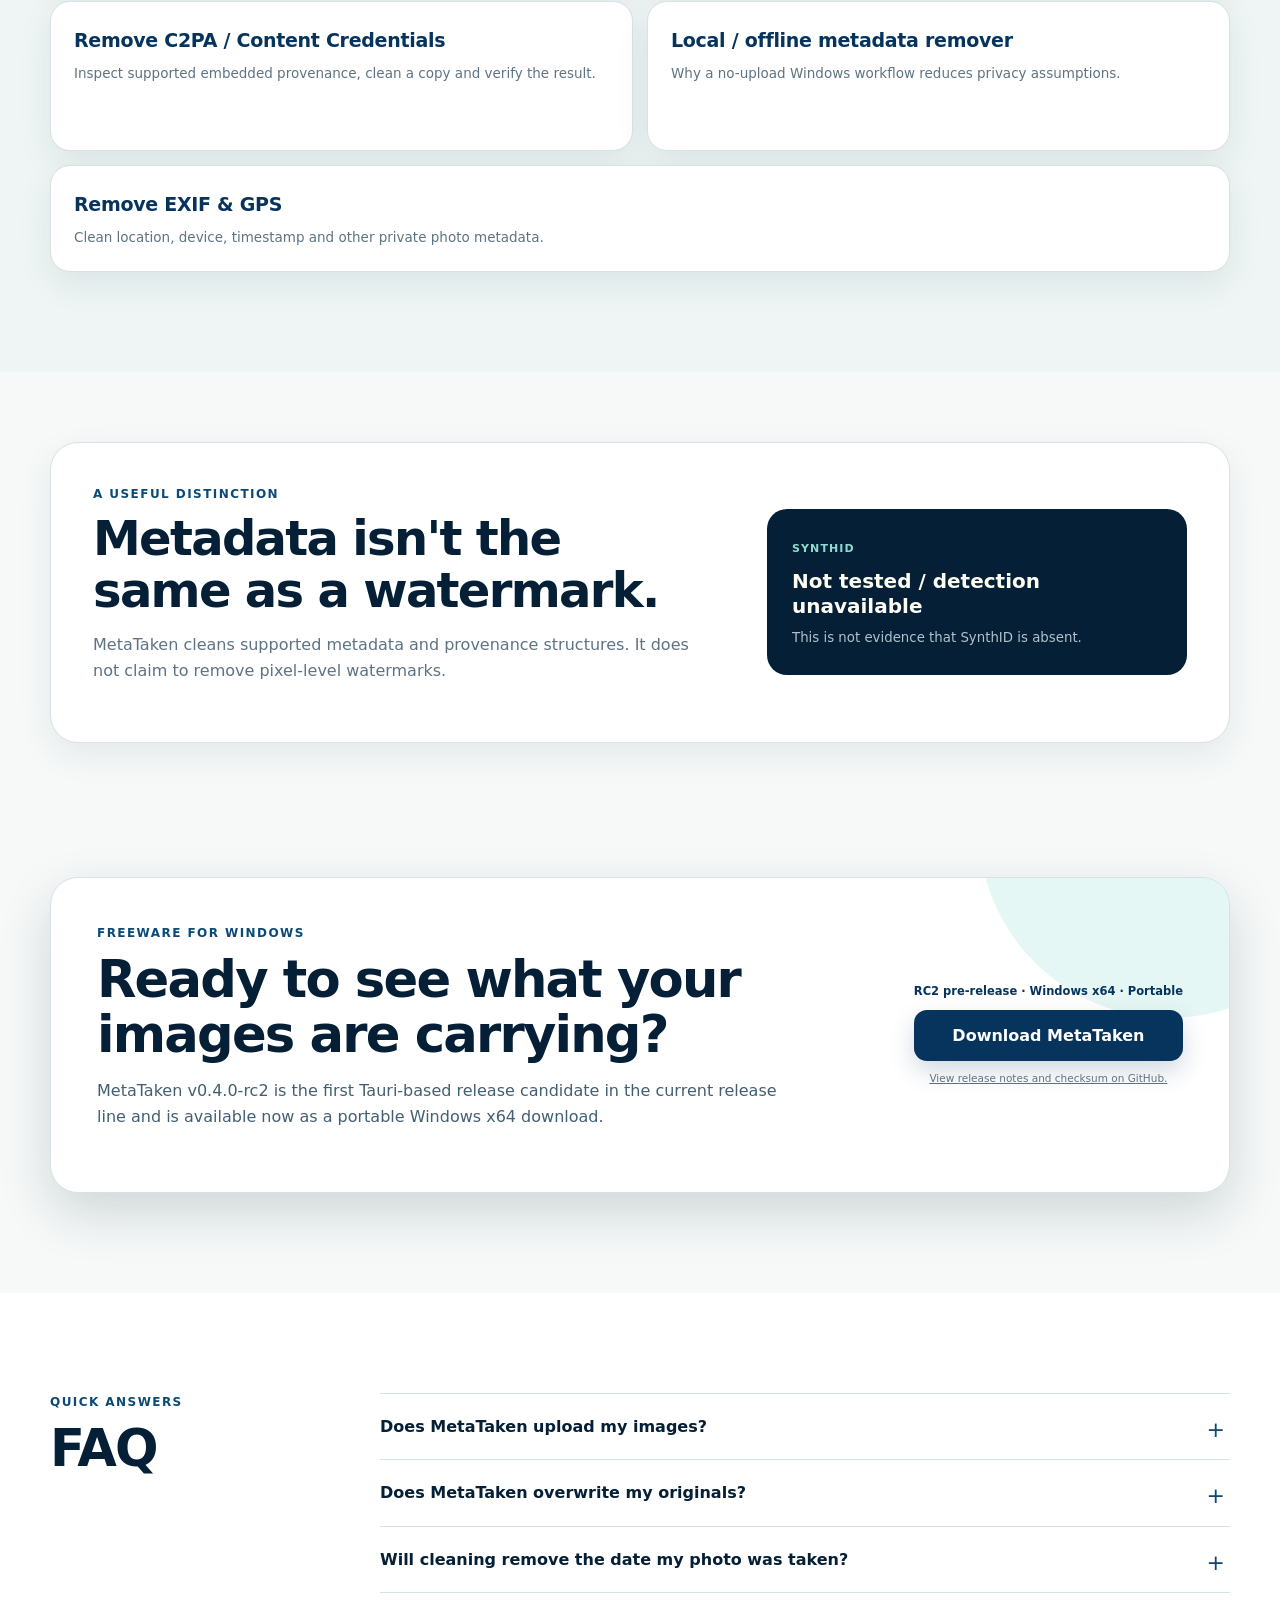
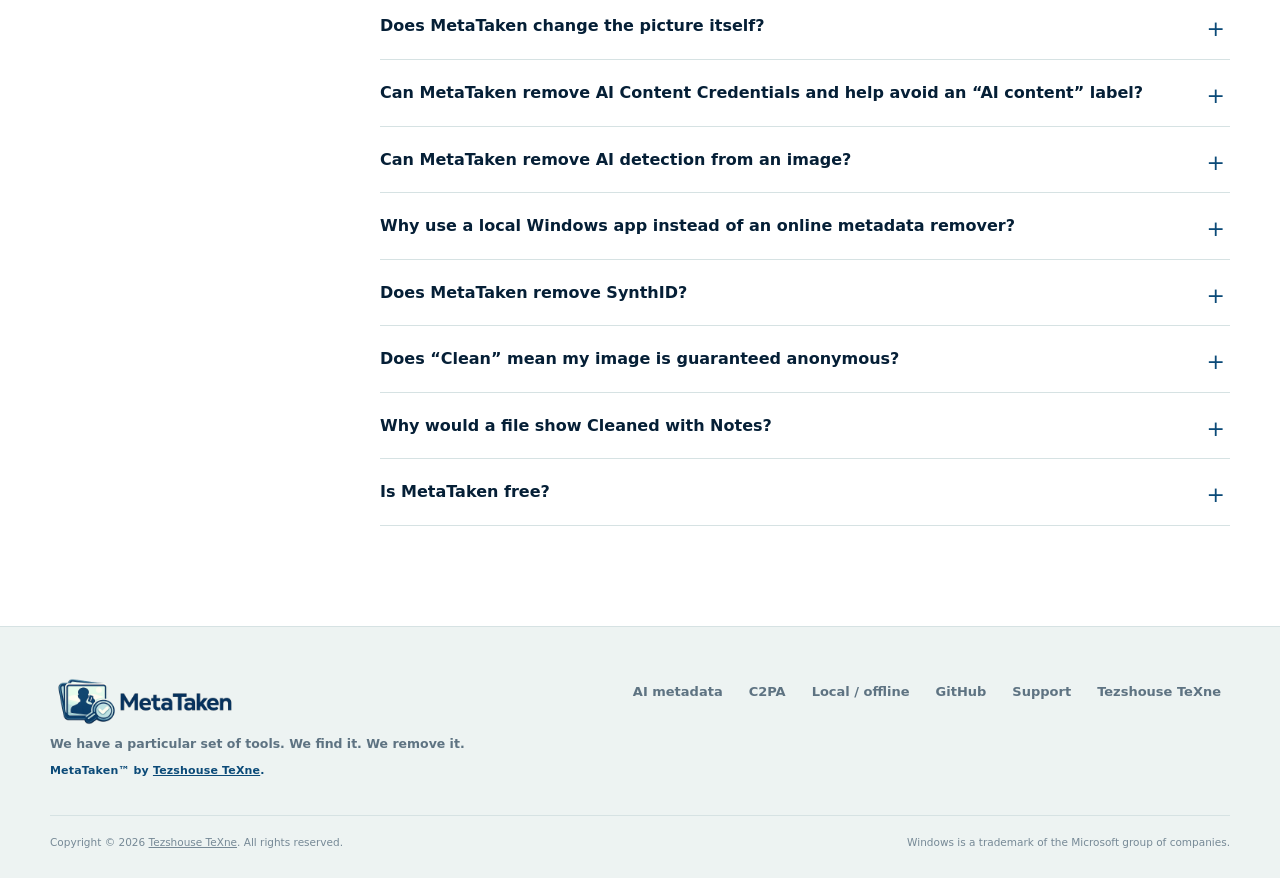
==== commit 25752971: "docs: refresh public MetaTaken screenshots" ====
--- a/index.html
+++ b/index.html
@@ -22,15 +22,15 @@
   <meta property="og:url" content="https://metataken.com/">
   <meta property="og:title" content="MetaTaken™ — Local AI &amp; Image Metadata Cleaner for Windows">
   <meta property="og:description" content="Inspect and remove EXIF, GPS, AI metadata and C2PA Content Credentials locally on Windows. No image uploads. Clean a copy, then verify the result.">
-  <meta property="og:image" content="https://metataken.com/assets/metataken-app-light.png">
-  <meta property="og:image:width" content="1140">
-  <meta property="og:image:height" content="810">
+  <meta property="og:image" content="https://metataken.com/assets/metataken-app-light.webp">
+  <meta property="og:image:width" content="1000">
+  <meta property="og:image:height" content="665">
   <meta property="og:image:alt" content="MetaTaken for Windows showing image inspection results and metadata cleaning controls.">
 
   <meta name="twitter:card" content="summary_large_image">
   <meta name="twitter:title" content="MetaTaken™ — Local AI &amp; Image Metadata Cleaner for Windows">
   <meta name="twitter:description" content="Remove supported EXIF, GPS, AI metadata and C2PA Content Credentials locally on Windows, then verify the cleaned copy.">
-  <meta name="twitter:image" content="https://metataken.com/assets/metataken-app-light.png">
+  <meta name="twitter:image" content="https://metataken.com/assets/metataken-app-light.webp">
   <meta name="twitter:image:alt" content="MetaTaken for Windows showing image inspection results and metadata cleaning controls.">
 
   <script type="application/ld+json">
@@ -62,7 +62,7 @@
         "applicationCategory": "UtilitiesApplication",
         "description": "A local Windows utility that inspects EXIF, GPS, AI-related metadata and C2PA Content Credentials, removes supported metadata from a separate cleaned copy and verifies the result without intentionally altering image pixels.",
         "image": "https://metataken.com/assets/metataken-icon.png",
-        "screenshot": "https://metataken.com/assets/metataken-app-light.png",
+        "screenshot": "https://metataken.com/assets/metataken-app-light.webp",
         "isAccessibleForFree": true,
         "offers": {
           "@type": "Offer",
@@ -181,8 +181,8 @@
 
         <figure class="app-screenshot">
           <picture>
-            <source media="(prefers-color-scheme: dark)" srcset="assets/metataken-app-dark.png">
-            <img src="assets/metataken-app-light.png" alt="MetaTaken application showing image inspection results and Full Metadata Clean controls." width="1140" height="810" fetchpriority="high" decoding="async">
+            <source media="(prefers-color-scheme: dark)" srcset="assets/metataken-app-dark.webp">
+            <img src="assets/metataken-app-light.webp" alt="MetaTaken application showing image inspection results and Full Metadata Clean controls." width="1000" height="665" fetchpriority="high" decoding="async">
           </picture>
           <figcaption>MetaTaken application interface.</figcaption>
         </figure>
